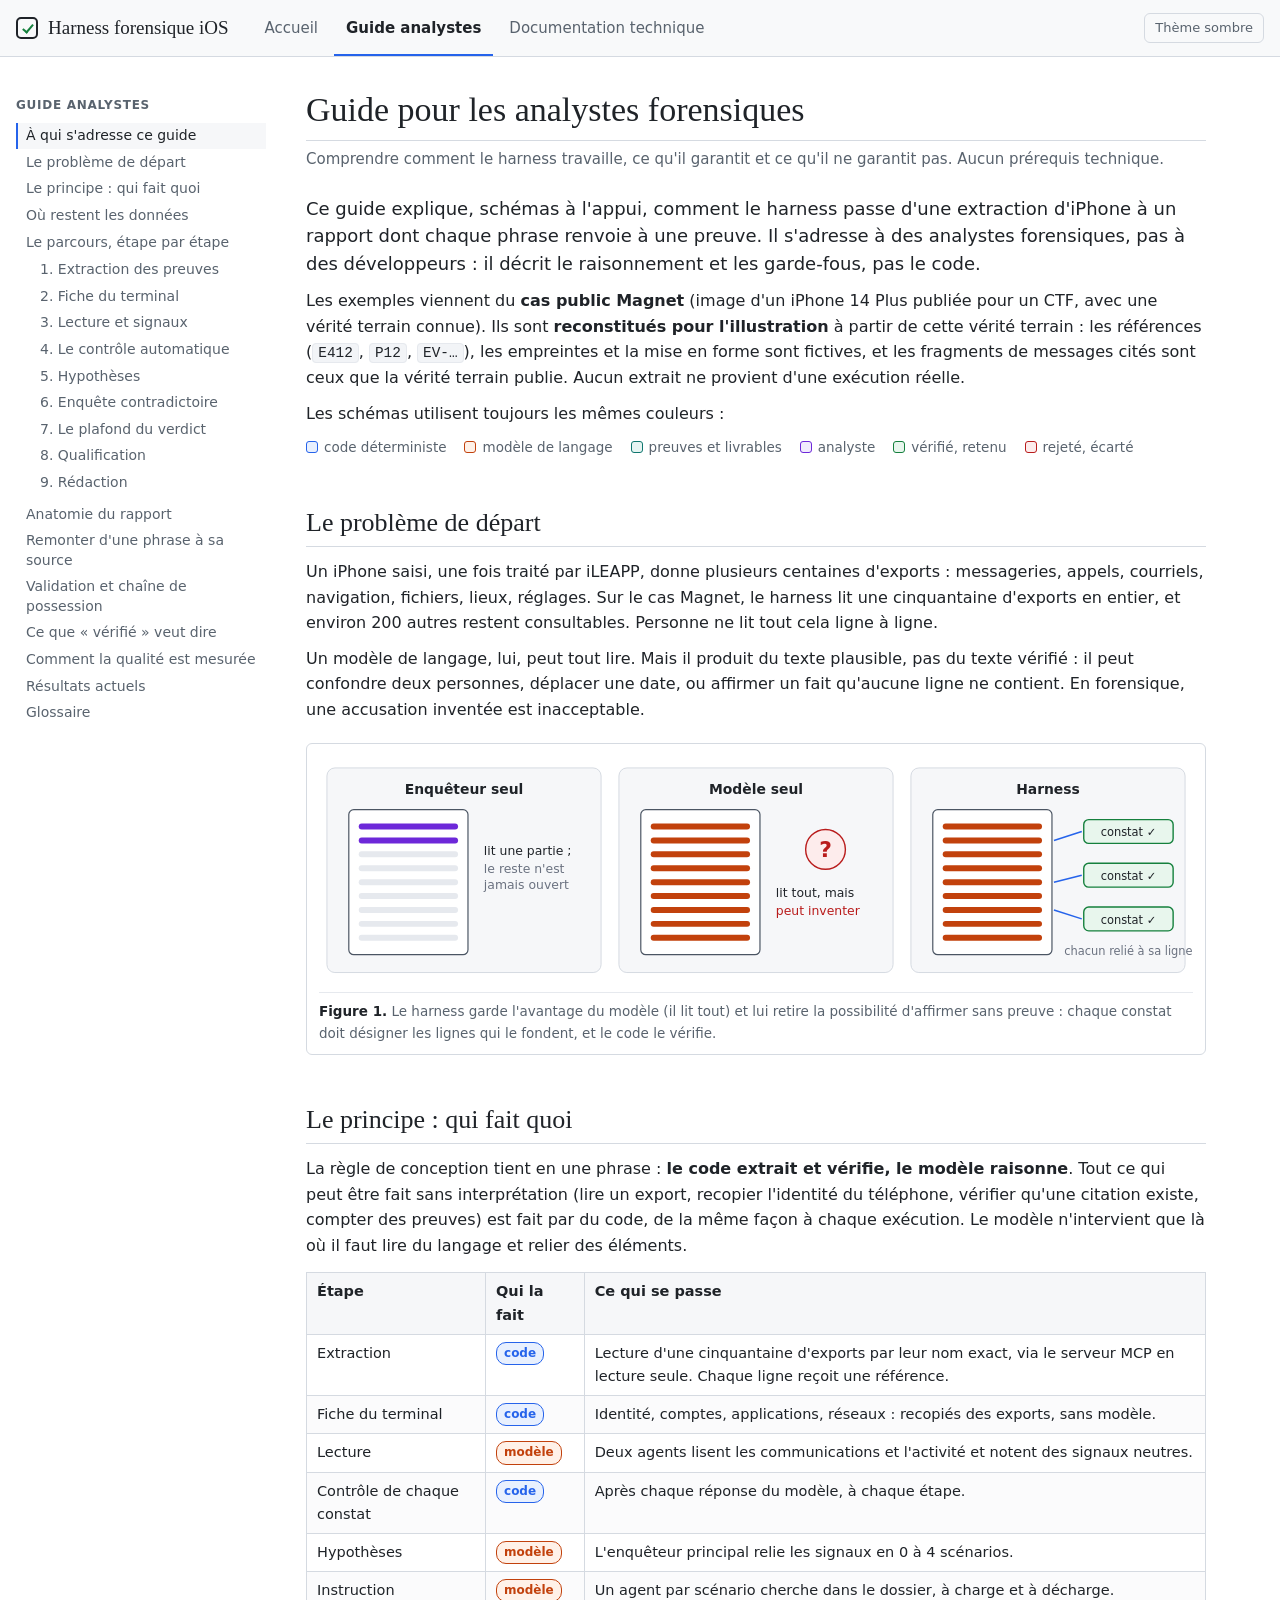
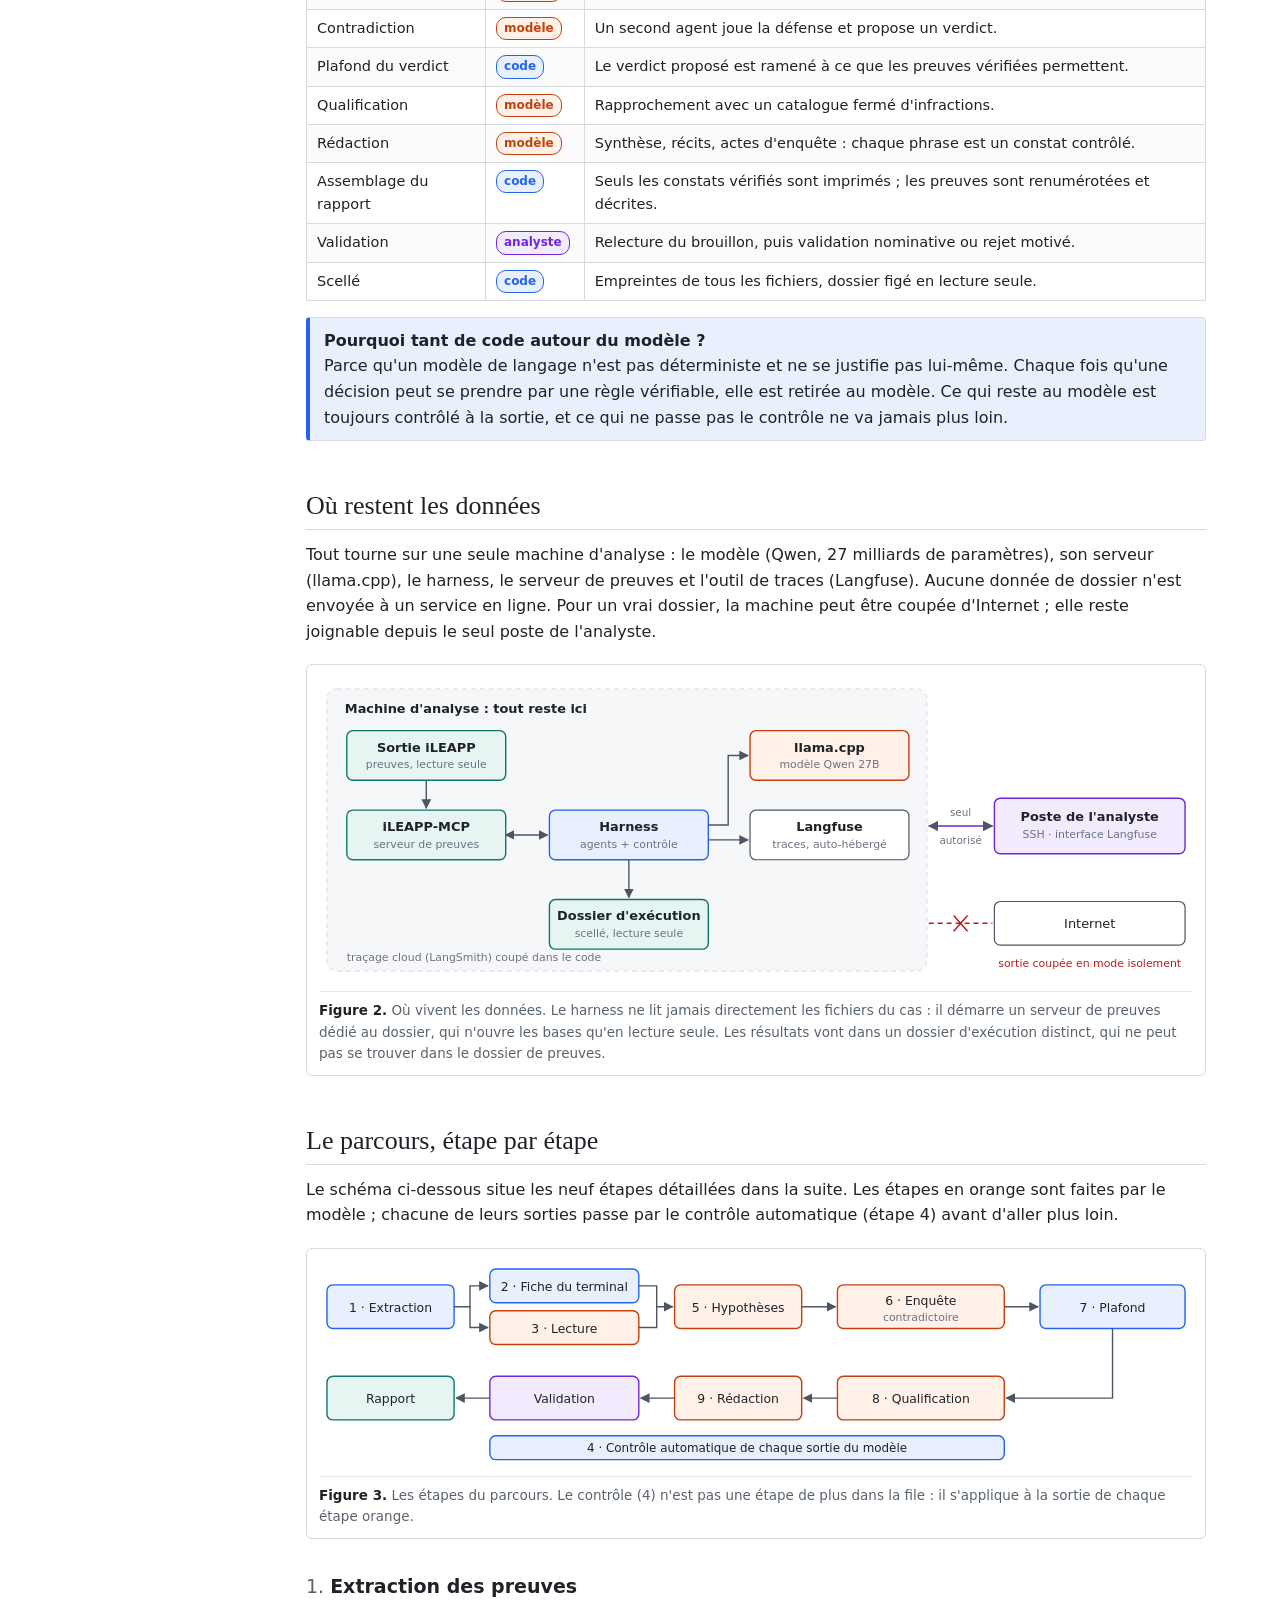
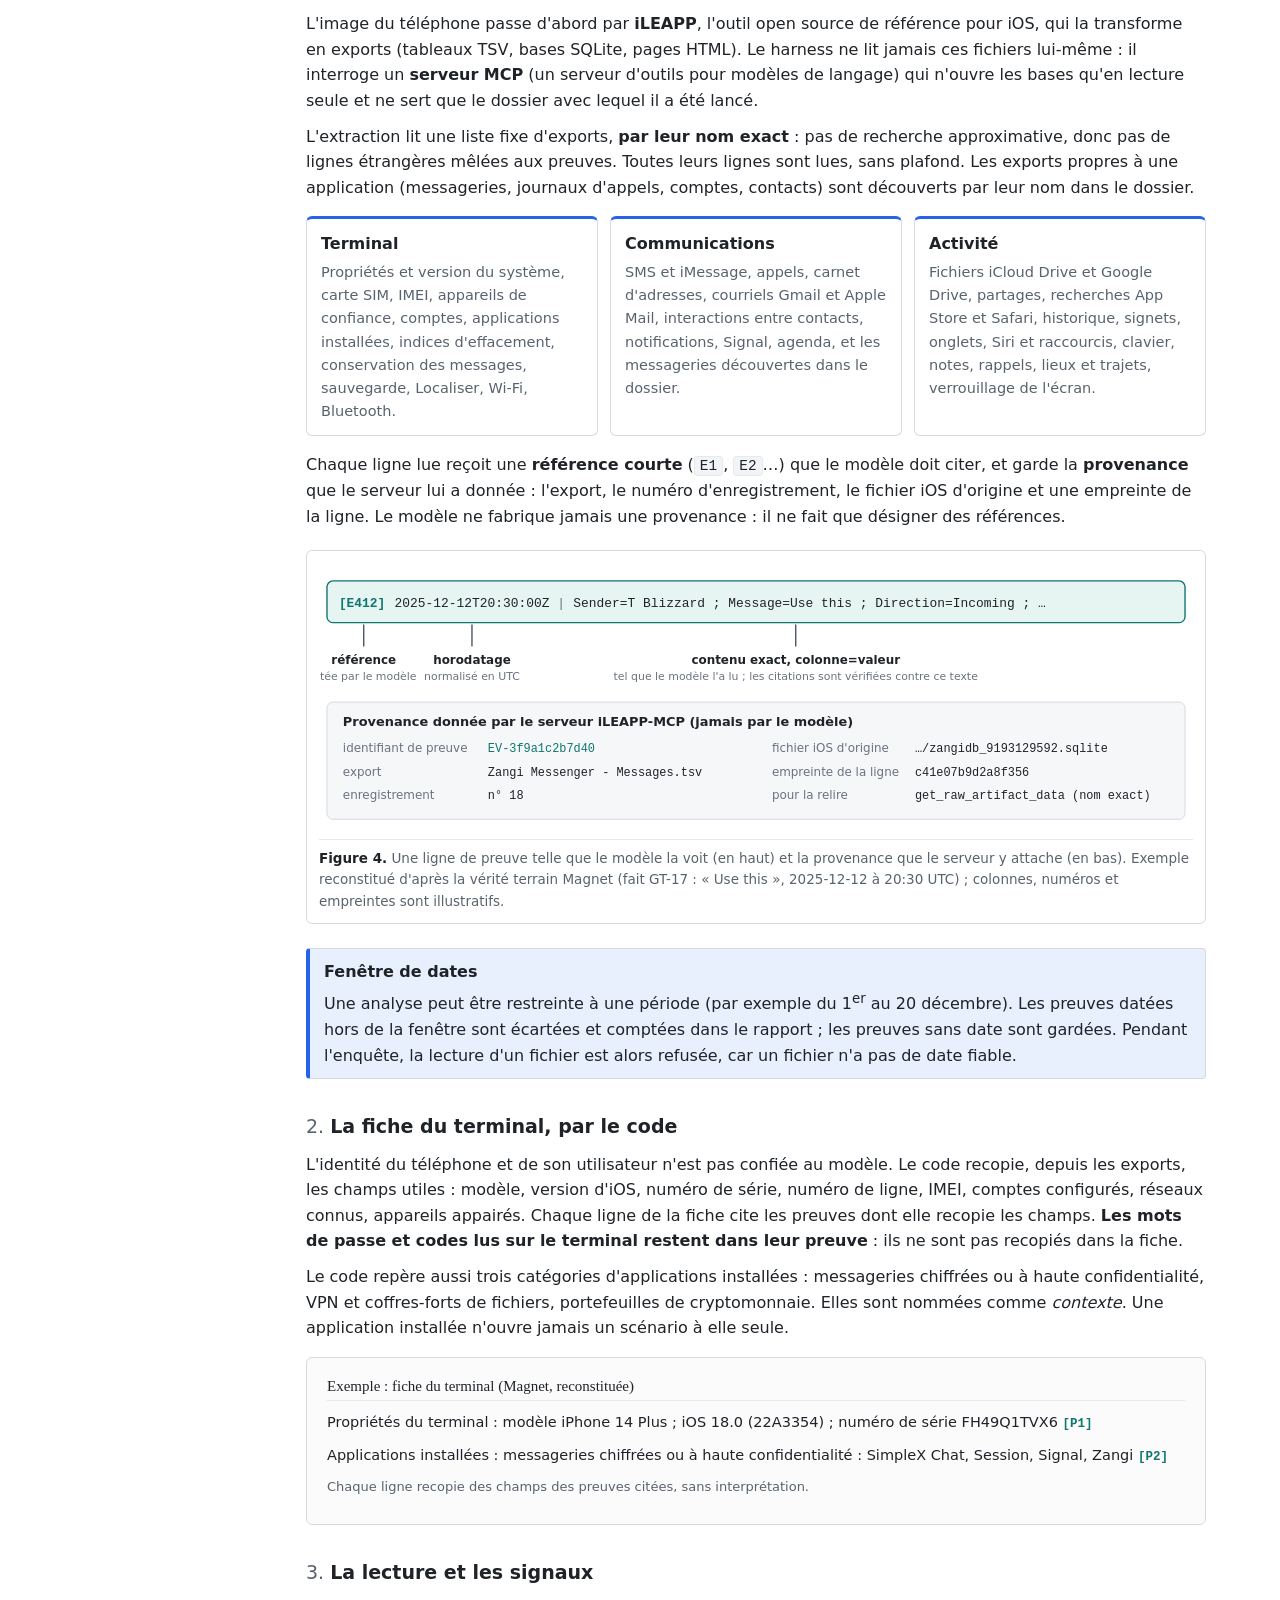
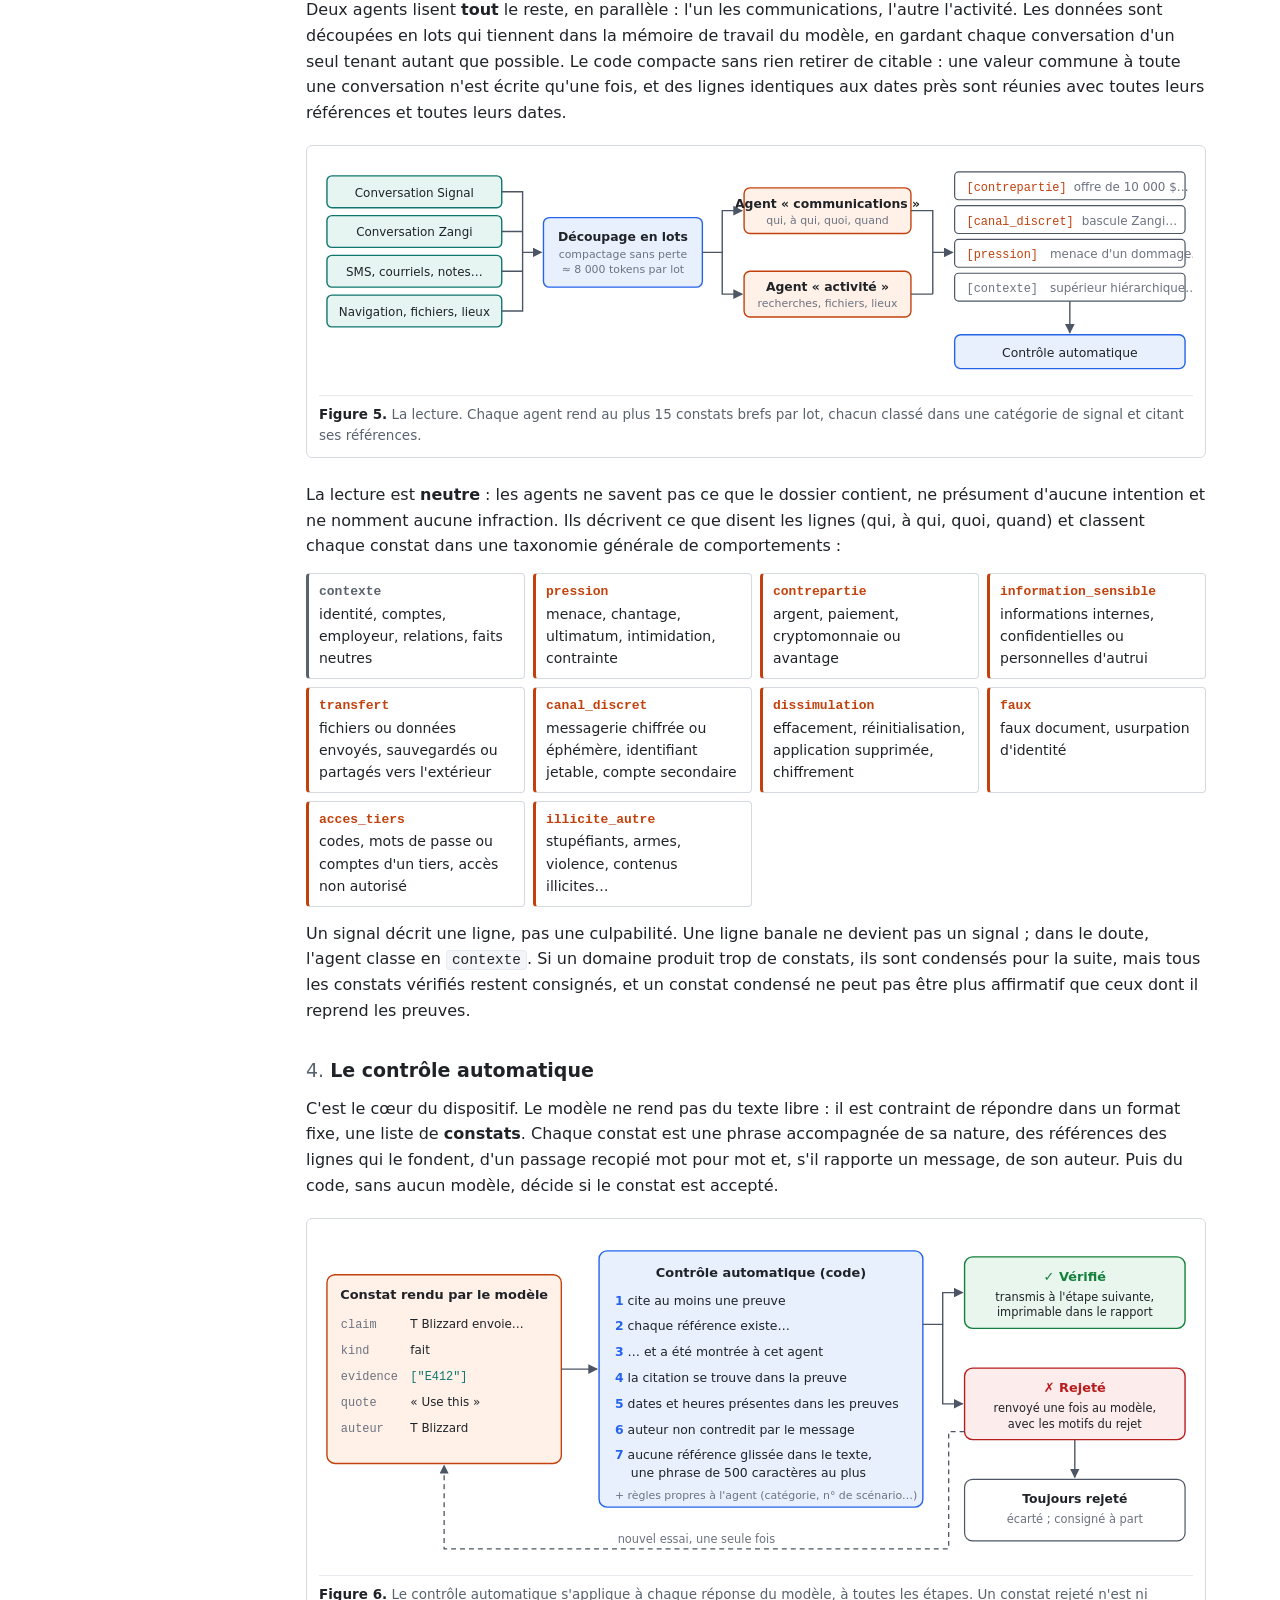
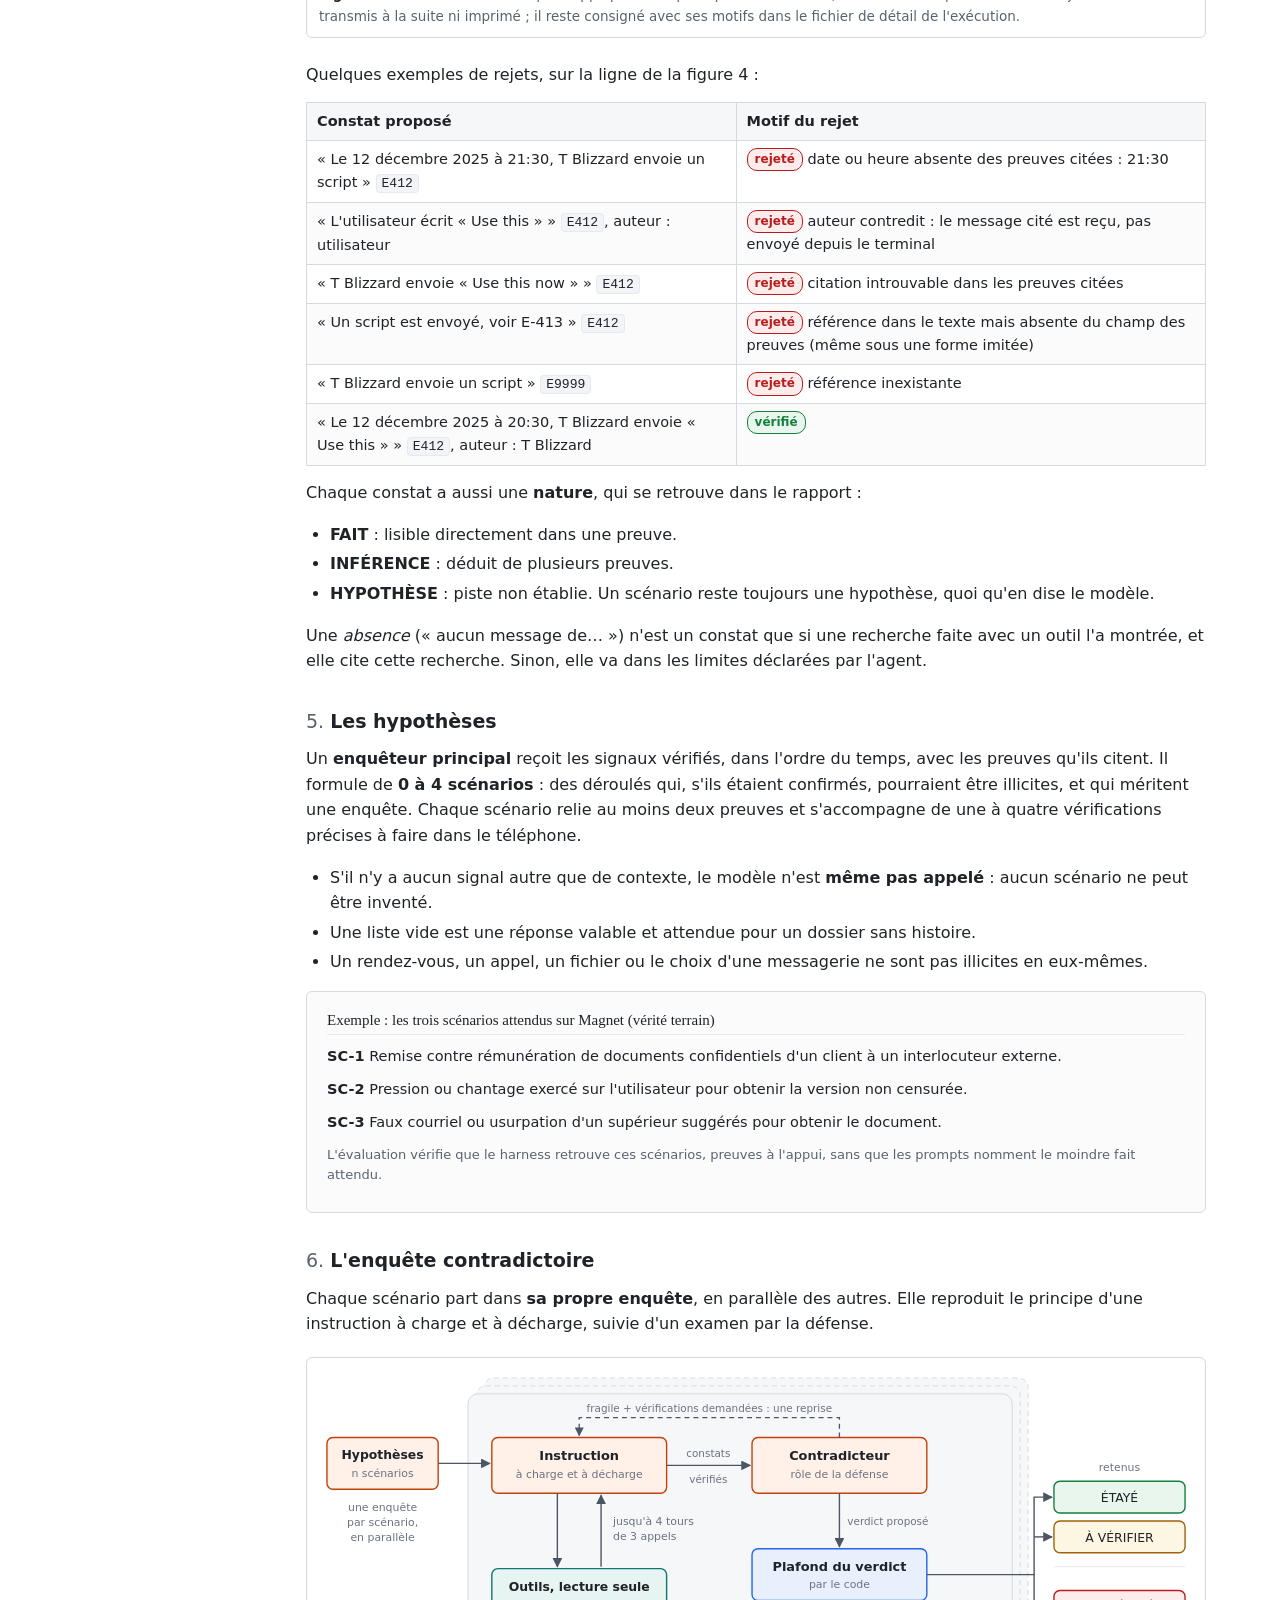
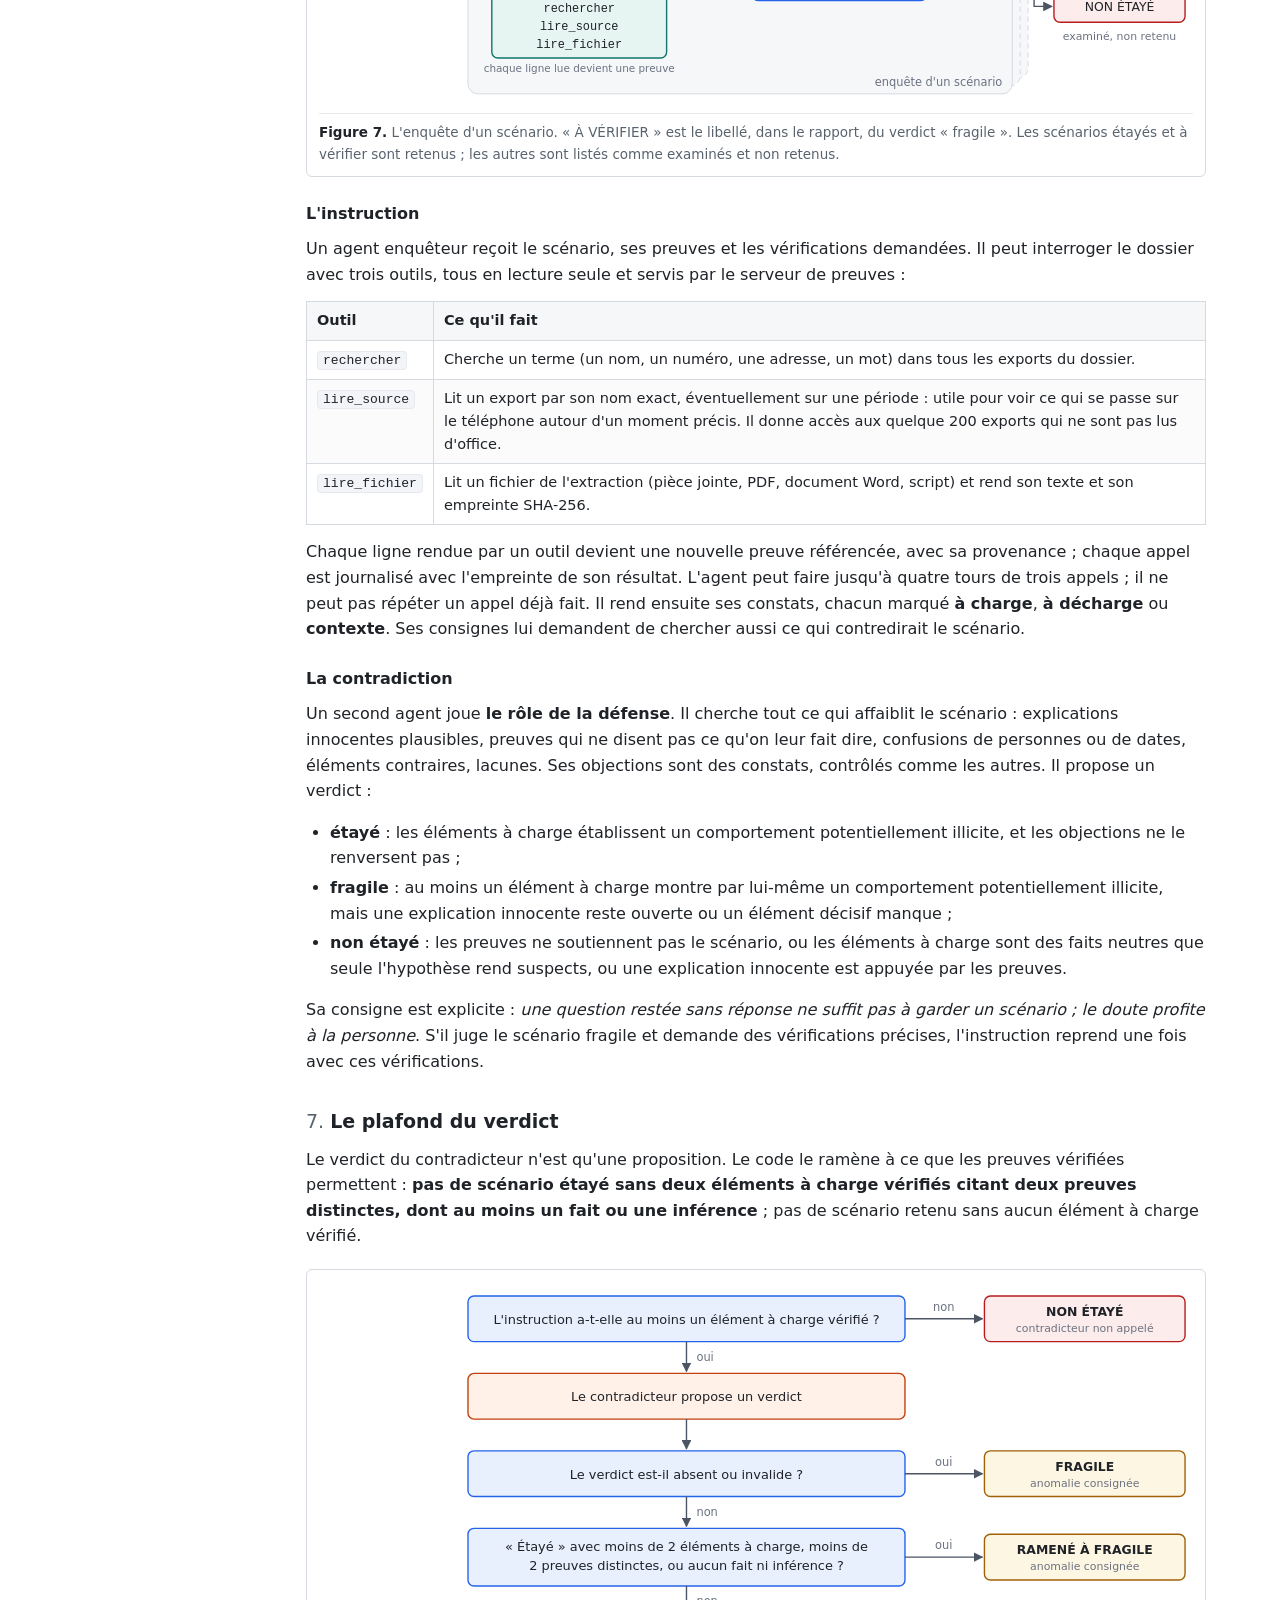
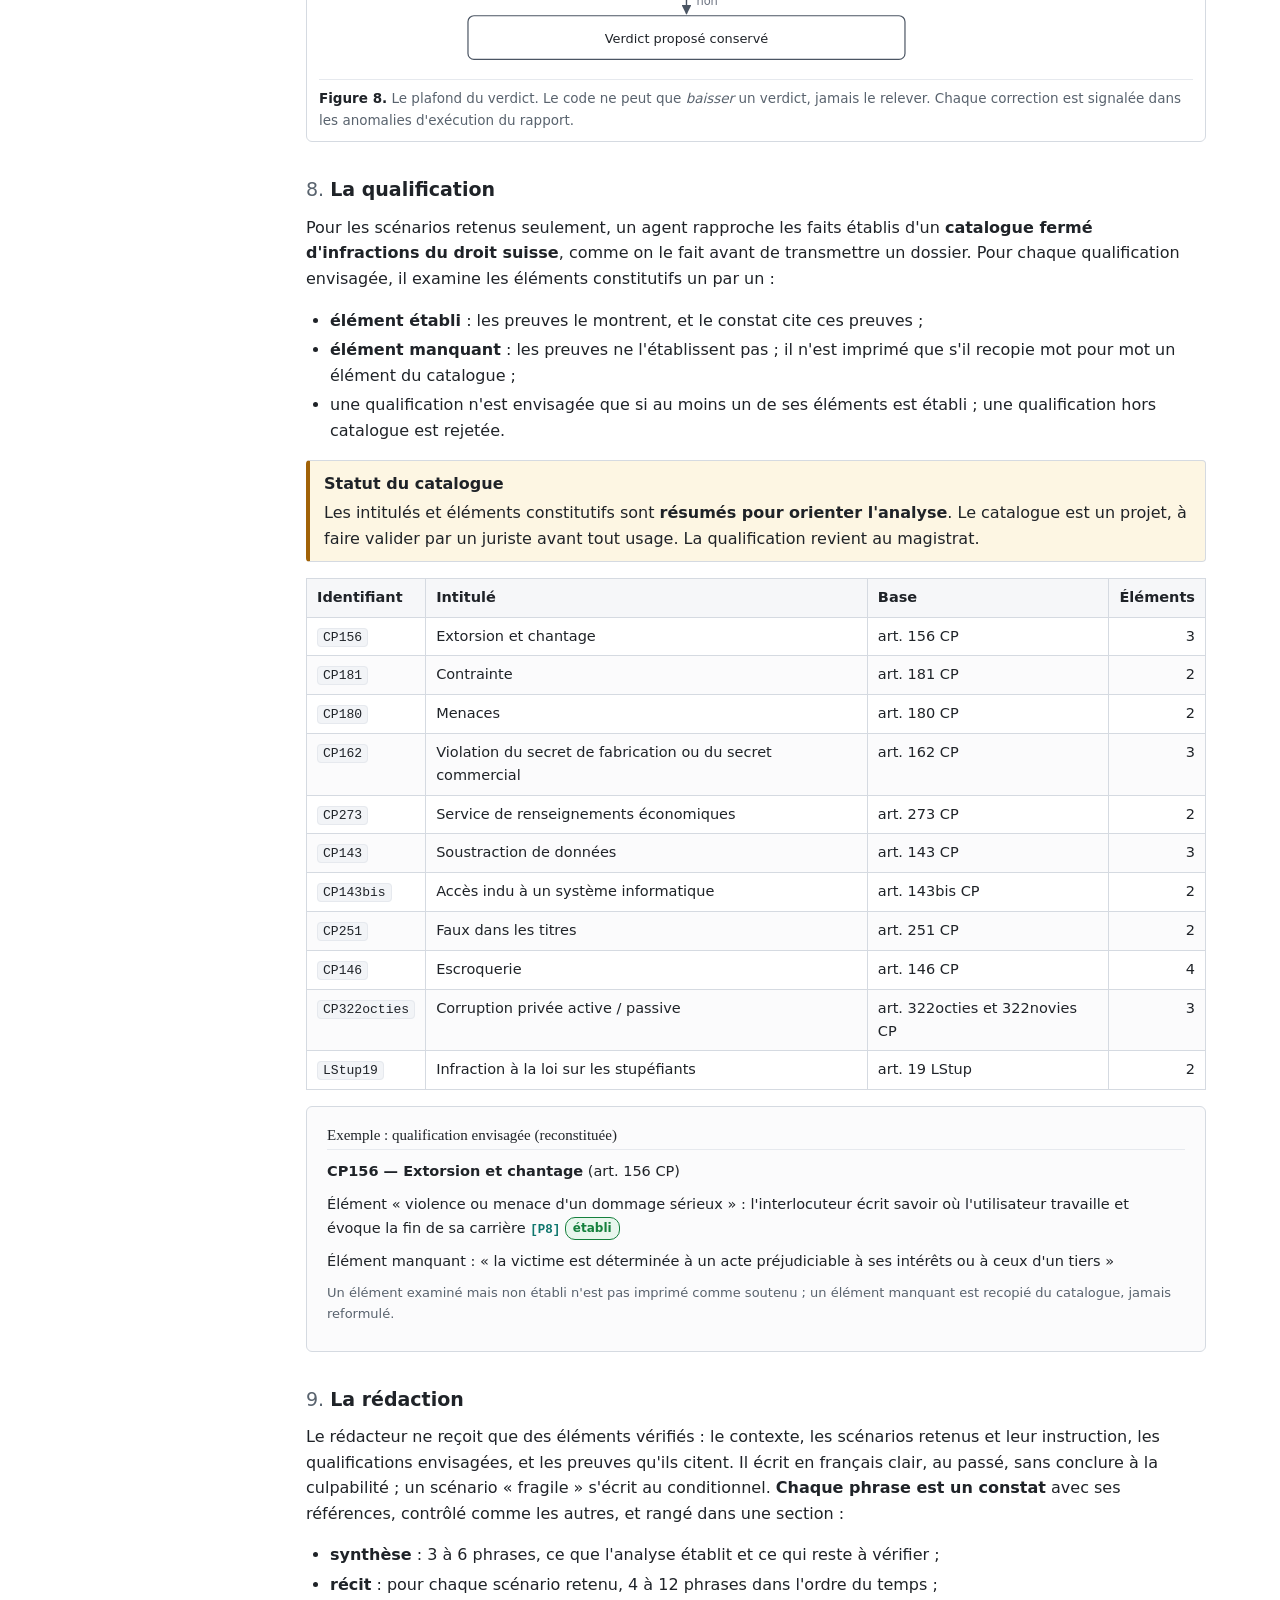
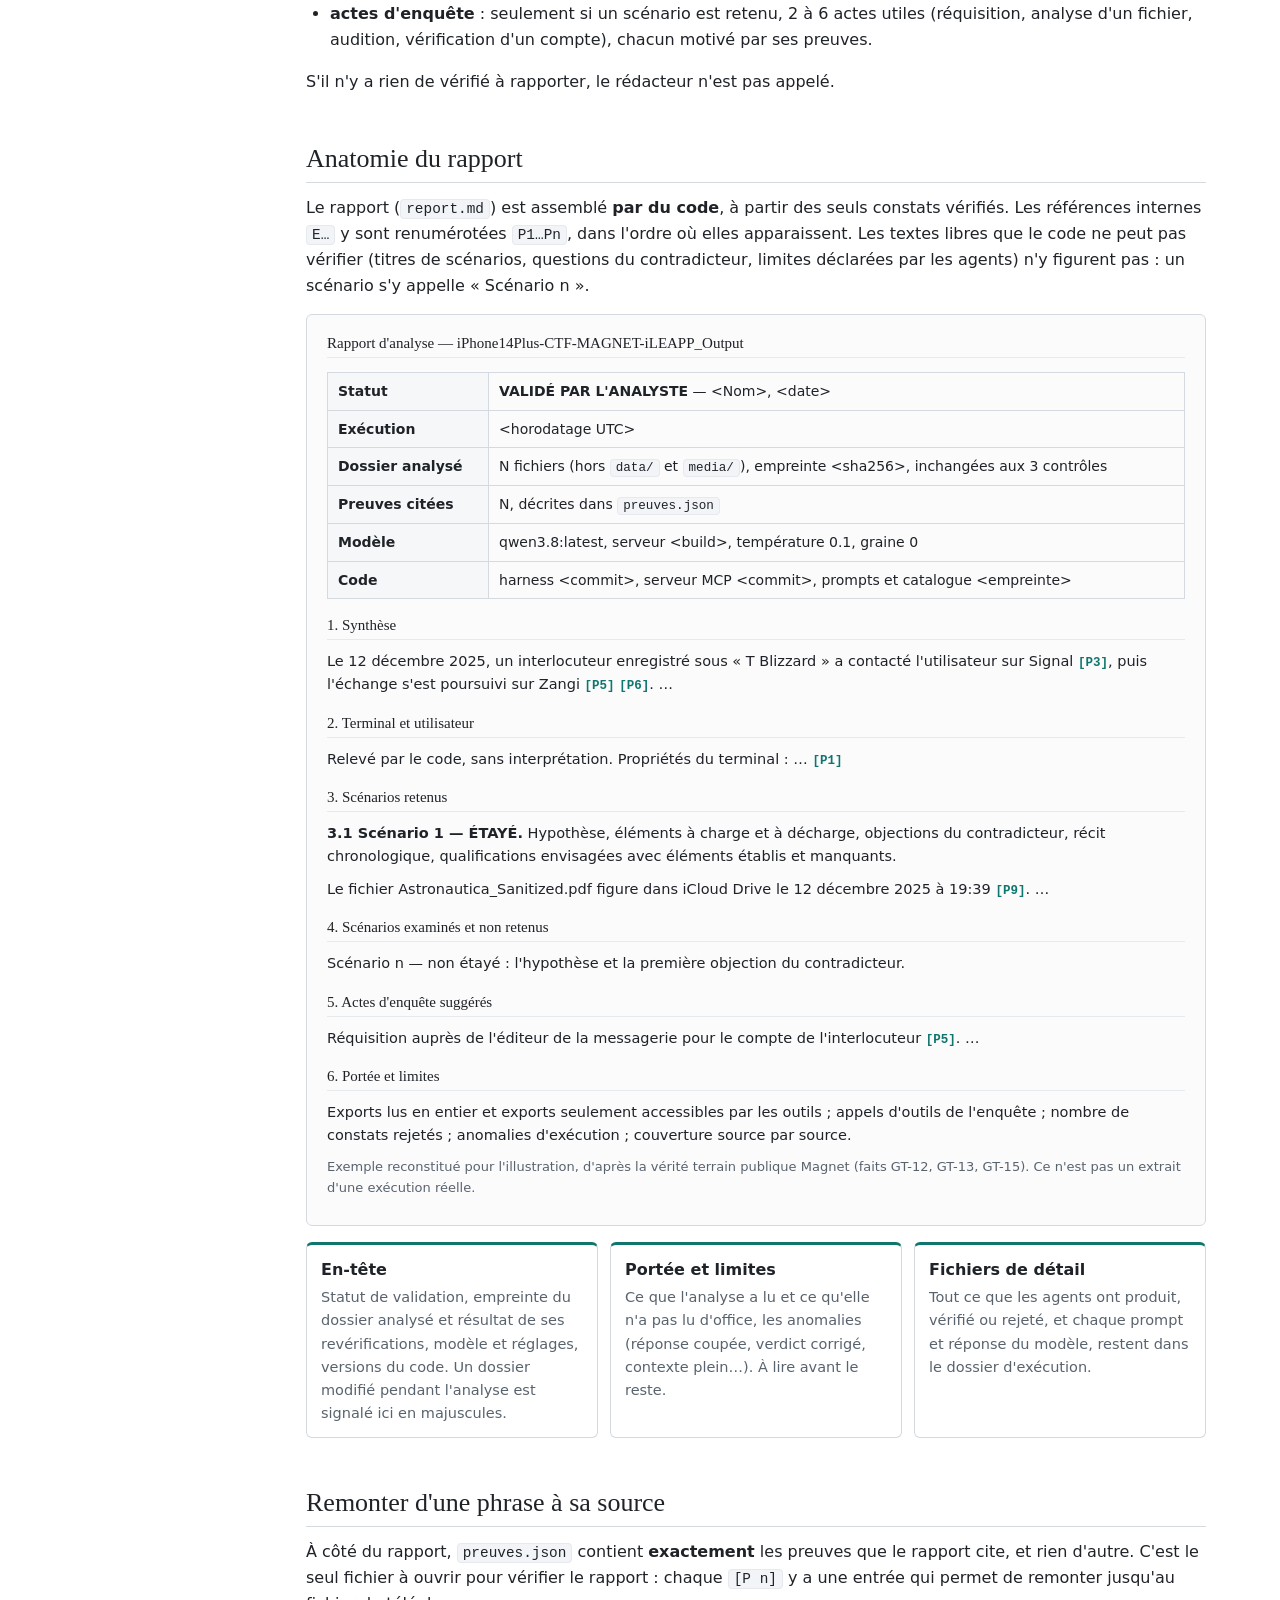
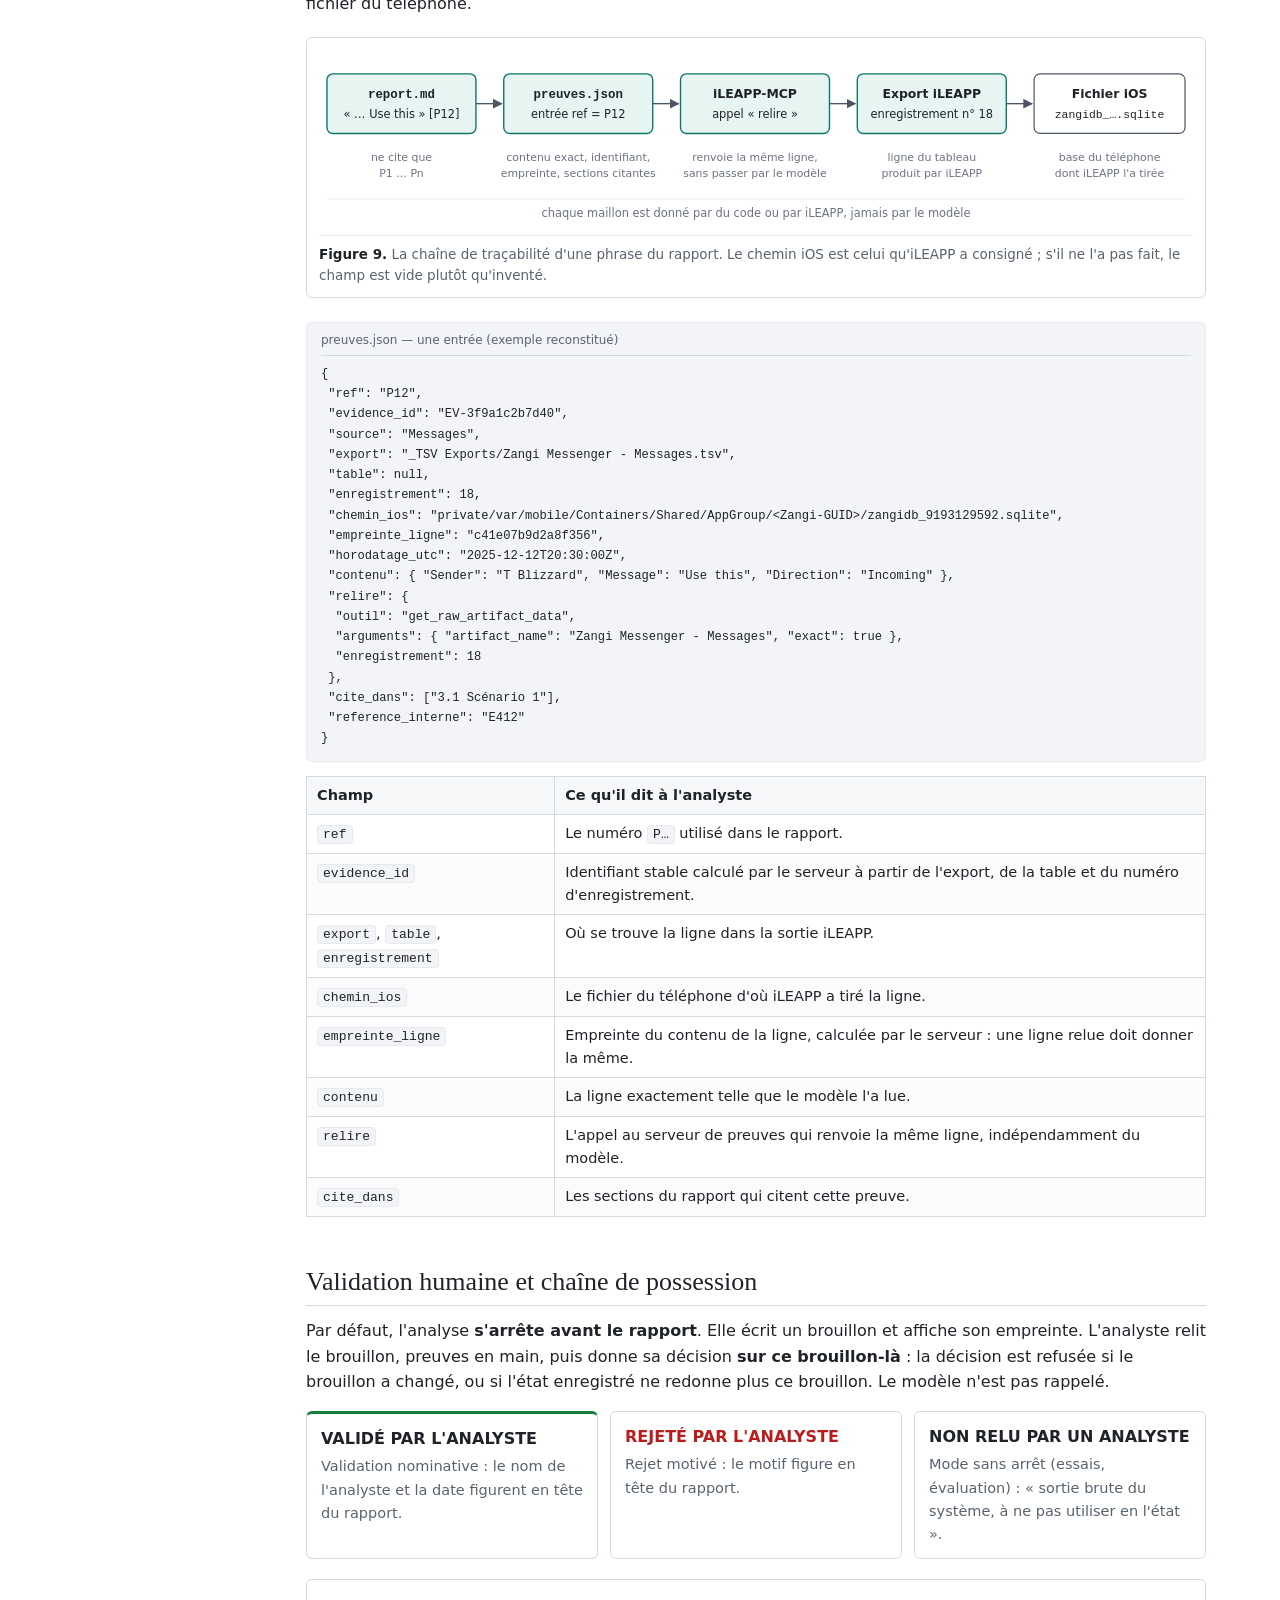
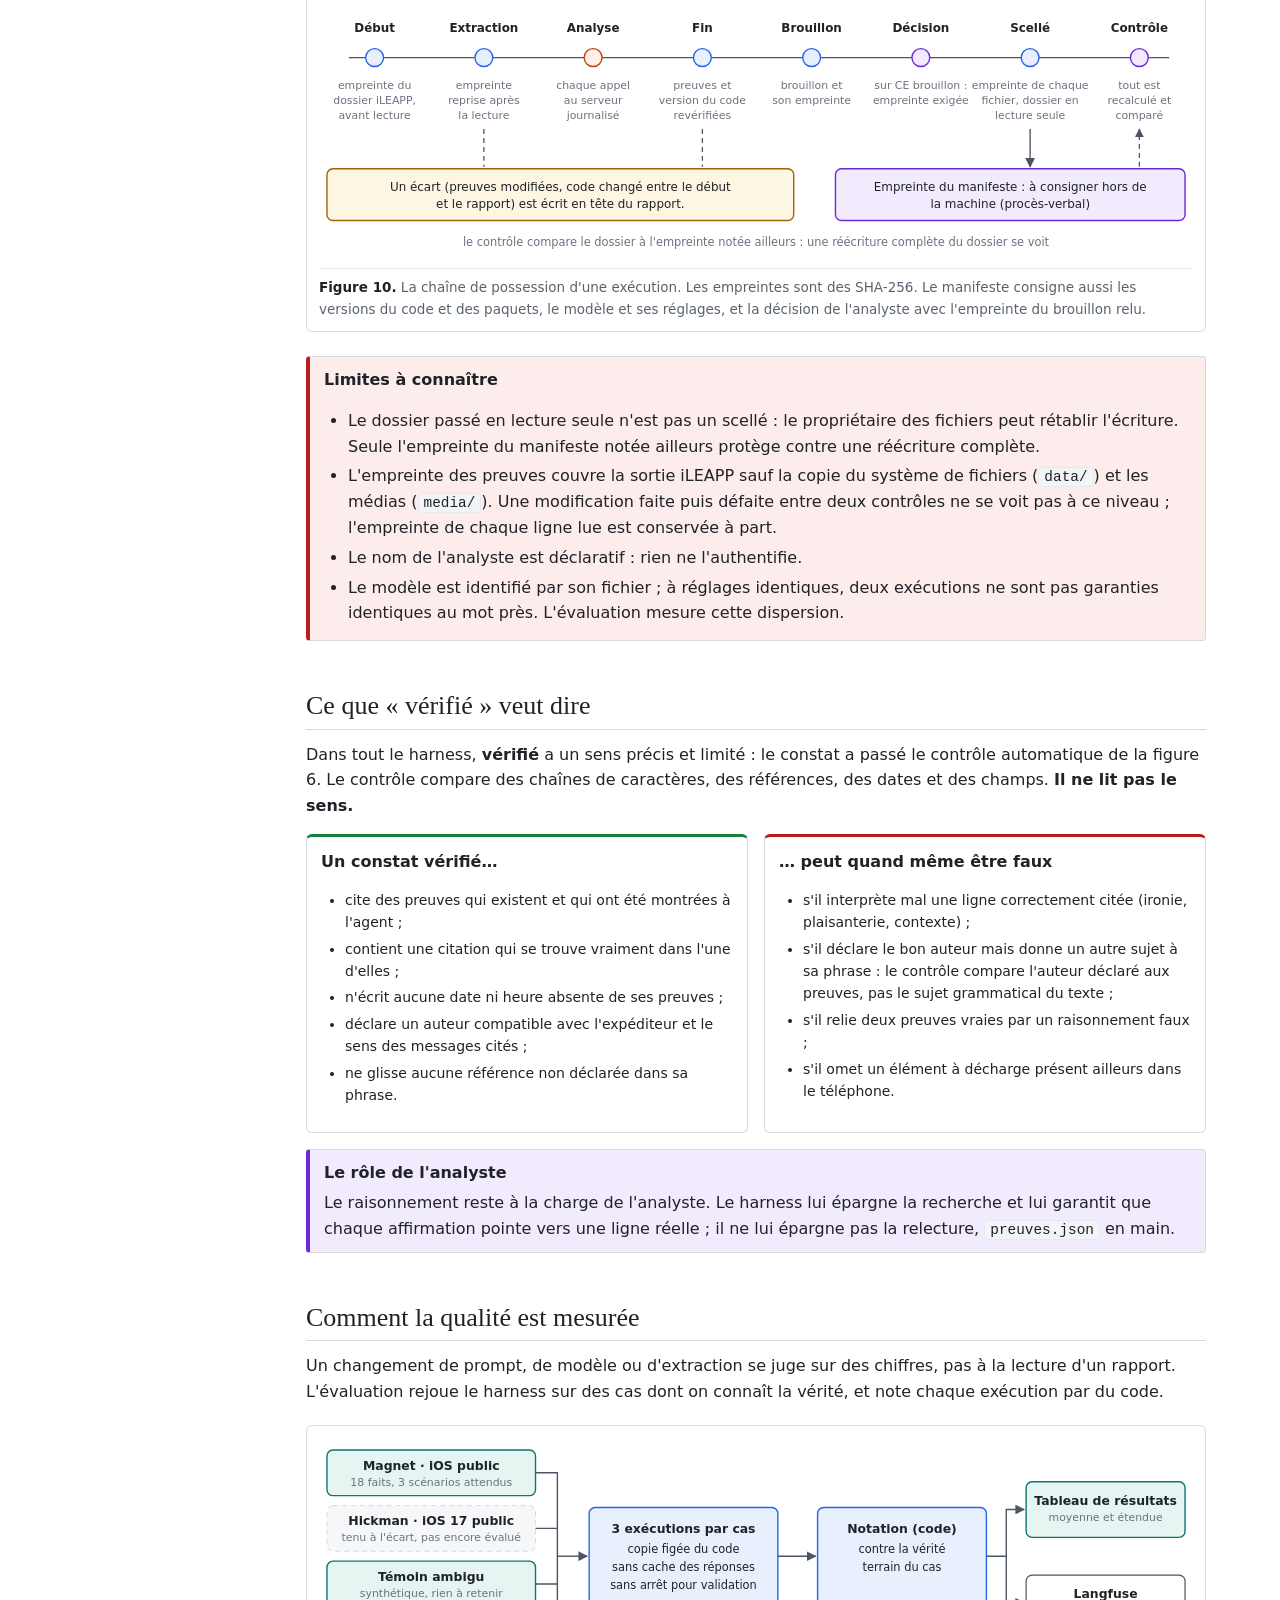
==== docs/analystes.html @ e7c597a7 "Documentation HTML (5c11982)" ====
<!doctype html>
<html lang="fr">
<head>
<meta charset="utf-8">
<meta name="viewport" content="width=device-width, initial-scale=1">
<title>Guide analystes</title>
<meta name="description" content="Comment le harness forensique iOS lit un téléphone, formule et instruit des scénarios, et garantit que chaque phrase du rapport renvoie à une preuve.">
<link rel="stylesheet" href="assets/style.css">
<script src="assets/site.js"></script>
</head>
<body>

<header class="topbar">
  <div class="topbar-inner">
    <a class="brand" href="index.html"><span class="brand-mark" aria-hidden="true"></span>Harness forensique iOS</a>
    <nav class="tabs" aria-label="Pages">
      <a href="index.html">Accueil</a>
      <a href="analystes.html" aria-current="page">Guide analystes</a>
      <a href="technique.html">Documentation technique</a>
    </nav>
    <button class="theme-toggle" type="button">Thème sombre</button>
  </div>
</header>

<div class="layout">
  <aside class="toc">
    <details open>
      <summary>Sommaire</summary>
      <p class="toc-title">Guide analystes</p>
      <ol>
        <li><a href="#introduction">À qui s'adresse ce guide</a></li>
        <li><a href="#probleme">Le problème de départ</a></li>
        <li><a href="#principe">Le principe : qui fait quoi</a></li>
        <li><a href="#donnees">Où restent les données</a></li>
        <li><a href="#parcours">Le parcours, étape par étape</a>
          <ol>
            <li><a href="#etape-extraction">1. Extraction des preuves</a></li>
            <li><a href="#etape-terminal">2. Fiche du terminal</a></li>
            <li><a href="#etape-lecture">3. Lecture et signaux</a></li>
            <li><a href="#controle">4. Le contrôle automatique</a></li>
            <li><a href="#etape-hypotheses">5. Hypothèses</a></li>
            <li><a href="#etape-enquete">6. Enquête contradictoire</a></li>
            <li><a href="#plafond">7. Le plafond du verdict</a></li>
            <li><a href="#etape-qualification">8. Qualification</a></li>
            <li><a href="#etape-redaction">9. Rédaction</a></li>
          </ol>
        </li>
        <li><a href="#rapport">Anatomie du rapport</a></li>
        <li><a href="#preuves">Remonter d'une phrase à sa source</a></li>
        <li><a href="#possession">Validation et chaîne de possession</a></li>
        <li><a href="#verifie">Ce que « vérifié » veut dire</a></li>
        <li><a href="#evaluation">Comment la qualité est mesurée</a></li>
        <li><a href="#resultats">Résultats actuels</a></li>
        <li><a href="#glossaire">Glossaire</a></li>
      </ol>
    </details>
  </aside>

  <main class="content">
    <h1>Guide pour les analystes forensiques</h1>
    <p class="subtitle">Comprendre comment le harness travaille, ce qu'il garantit et ce qu'il ne garantit pas.
    Aucun prérequis technique.</p>

    <section id="introduction">
      <p class="lead">Ce guide explique, schémas à l'appui, comment le harness passe d'une extraction d'iPhone à un
      rapport dont chaque phrase renvoie à une preuve. Il s'adresse à des analystes forensiques, pas à des
      développeurs : il décrit le raisonnement et les garde-fous, pas le code.</p>
      <p>Les exemples viennent du <strong>cas public Magnet</strong> (image d'un iPhone 14 Plus publiée pour un CTF,
      avec une vérité terrain connue). Ils sont <strong>reconstitués pour l'illustration</strong> à partir de cette
      vérité terrain : les références (<code>E412</code>, <code>P12</code>, <code>EV-…</code>), les empreintes et la
      mise en forme sont fictives, et les fragments de messages cités sont ceux que la vérité terrain publie. Aucun
      extrait ne provient d'une exécution réelle.</p>
      <p>Les schémas utilisent toujours les mêmes couleurs :</p>
      <div class="legend">
        <span><i class="l-code"></i>code déterministe</span>
        <span><i class="l-model"></i>modèle de langage</span>
        <span><i class="l-data"></i>preuves et livrables</span>
        <span><i class="l-human"></i>analyste</span>
        <span><i class="l-ok"></i>vérifié, retenu</span>
        <span><i class="l-ko"></i>rejeté, écarté</span>
      </div>
    </section>

    <!-- ========================================================================================== -->
    <section id="probleme">
      <h2>Le problème de départ</h2>
      <p>Un iPhone saisi, une fois traité par iLEAPP, donne plusieurs centaines d'exports : messageries, appels,
      courriels, navigation, fichiers, lieux, réglages. Sur le cas Magnet, le harness lit une cinquantaine d'exports
      en entier, et environ 200 autres restent consultables. Personne ne lit tout cela ligne à ligne.</p>
      <p>Un modèle de langage, lui, peut tout lire. Mais il produit du texte plausible, pas du texte vérifié : il peut
      confondre deux personnes, déplacer une date, ou affirmer un fait qu'aucune ligne ne contient. En forensique,
      une accusation inventée est inacceptable.</p>
      <figure class="diagram">
        <div class="scroll-x">
        <svg viewBox="0 0 880 222" role="img" aria-labelledby="figA-t">
          <title id="figA-t">Trois approches : l'enquêteur seul lit une partie, le modèle seul lit tout mais peut inventer, le harness lit tout et vérifie chaque affirmation</title>
          <!-- panneau 1 -->
          <rect class="zone-solid" x="8" y="8" width="276" height="206" rx="8"/>
          <text x="146" y="34" text-anchor="middle" font-size="14" class="t-b">Enquêteur seul</text>
          <rect class="box" x="30" y="50" width="120" height="146" rx="5"/>
          <rect class="fill-human" x="40" y="64" width="100" height="6" rx="3"/>
          <rect class="fill-human" x="40" y="78" width="100" height="6" rx="3"/>
          <rect class="fill-track" x="40" y="92" width="100" height="6" rx="3"/>
          <rect class="fill-track" x="40" y="106" width="100" height="6" rx="3"/>
          <rect class="fill-track" x="40" y="120" width="100" height="6" rx="3"/>
          <rect class="fill-track" x="40" y="134" width="100" height="6" rx="3"/>
          <rect class="fill-track" x="40" y="148" width="100" height="6" rx="3"/>
          <rect class="fill-track" x="40" y="162" width="100" height="6" rx="3"/>
          <rect class="fill-track" x="40" y="176" width="100" height="6" rx="3"/>
          <text x="166" y="96" font-size="12.5">lit une partie ;</text>
          <text x="166" y="114" font-size="12.5" class="t-muted">le reste n'est</text>
          <text x="166" y="130" font-size="12.5" class="t-muted">jamais ouvert</text>

          <!-- panneau 2 -->
          <rect class="zone-solid" x="302" y="8" width="276" height="206" rx="8"/>
          <text x="440" y="34" text-anchor="middle" font-size="14" class="t-b">Modèle seul</text>
          <rect class="box" x="324" y="50" width="120" height="146" rx="5"/>
          <rect class="fill-model" x="334" y="64" width="100" height="6" rx="3"/>
          <rect class="fill-model" x="334" y="78" width="100" height="6" rx="3"/>
          <rect class="fill-model" x="334" y="92" width="100" height="6" rx="3"/>
          <rect class="fill-model" x="334" y="106" width="100" height="6" rx="3"/>
          <rect class="fill-model" x="334" y="120" width="100" height="6" rx="3"/>
          <rect class="fill-model" x="334" y="134" width="100" height="6" rx="3"/>
          <rect class="fill-model" x="334" y="148" width="100" height="6" rx="3"/>
          <rect class="fill-model" x="334" y="162" width="100" height="6" rx="3"/>
          <rect class="fill-model" x="334" y="176" width="100" height="6" rx="3"/>
          <circle class="b-ko" cx="510" cy="90" r="20"/>
          <text x="510" y="98" text-anchor="middle" font-size="22" class="t-ko t-b">?</text>
          <text x="460" y="138" font-size="12.5">lit tout, mais</text>
          <text x="460" y="156" font-size="12.5" class="t-ko">peut inventer</text>

          <!-- panneau 3 -->
          <rect class="zone-solid" x="596" y="8" width="276" height="206" rx="8"/>
          <text x="734" y="34" text-anchor="middle" font-size="14" class="t-b">Harness</text>
          <rect class="box" x="618" y="50" width="120" height="146" rx="5"/>
          <rect class="fill-model" x="628" y="64" width="100" height="6" rx="3"/>
          <rect class="fill-model" x="628" y="78" width="100" height="6" rx="3"/>
          <rect class="fill-model" x="628" y="92" width="100" height="6" rx="3"/>
          <rect class="fill-model" x="628" y="106" width="100" height="6" rx="3"/>
          <rect class="fill-model" x="628" y="120" width="100" height="6" rx="3"/>
          <rect class="fill-model" x="628" y="134" width="100" height="6" rx="3"/>
          <rect class="fill-model" x="628" y="148" width="100" height="6" rx="3"/>
          <rect class="fill-model" x="628" y="162" width="100" height="6" rx="3"/>
          <rect class="fill-model" x="628" y="176" width="100" height="6" rx="3"/>
          <rect class="b-ok" x="770" y="60" width="90" height="24" rx="5"/>
          <text x="815" y="77" text-anchor="middle" font-size="11.5">constat ✓</text>
          <rect class="b-ok" x="770" y="104" width="90" height="24" rx="5"/>
          <text x="815" y="121" text-anchor="middle" font-size="11.5">constat ✓</text>
          <rect class="b-ok" x="770" y="148" width="90" height="24" rx="5"/>
          <text x="815" y="165" text-anchor="middle" font-size="11.5">constat ✓</text>
          <line class="line-code" x1="768" y1="72" x2="740" y2="81"/>
          <line class="line-code" x1="768" y1="116" x2="740" y2="123"/>
          <line class="line-code" x1="768" y1="160" x2="740" y2="151"/>
          <text x="815" y="196" text-anchor="middle" font-size="11.5" class="t-muted">chacun relié à sa ligne</text>
        </svg>
        </div>
        <figcaption><b>Figure 1.</b> Le harness garde l'avantage du modèle (il lit tout) et lui retire la possibilité
        d'affirmer sans preuve : chaque constat doit désigner les lignes qui le fondent, et le code le vérifie.</figcaption>
      </figure>
    </section>

    <!-- ========================================================================================== -->
    <section id="principe">
      <h2>Le principe : qui fait quoi</h2>
      <p>La règle de conception tient en une phrase : <strong>le code extrait et vérifie, le modèle raisonne</strong>.
      Tout ce qui peut être fait sans interprétation (lire un export, recopier l'identité du téléphone, vérifier
      qu'une citation existe, compter des preuves) est fait par du code, de la même façon à chaque exécution. Le modèle
      n'intervient que là où il faut lire du langage et relier des éléments.</p>
      <div class="table-wrap">
      <table>
        <thead><tr><th>Étape</th><th>Qui la fait</th><th>Ce qui se passe</th></tr></thead>
        <tbody>
          <tr><td>Extraction</td><td><span class="tag code">code</span></td><td>Lecture d'une cinquantaine d'exports par leur nom exact, via le serveur MCP en lecture seule. Chaque ligne reçoit une référence.</td></tr>
          <tr><td>Fiche du terminal</td><td><span class="tag code">code</span></td><td>Identité, comptes, applications, réseaux : recopiés des exports, sans modèle.</td></tr>
          <tr><td>Lecture</td><td><span class="tag model">modèle</span></td><td>Deux agents lisent les communications et l'activité et notent des signaux neutres.</td></tr>
          <tr><td>Contrôle de chaque constat</td><td><span class="tag code">code</span></td><td>Après chaque réponse du modèle, à chaque étape.</td></tr>
          <tr><td>Hypothèses</td><td><span class="tag model">modèle</span></td><td>L'enquêteur principal relie les signaux en 0 à 4 scénarios.</td></tr>
          <tr><td>Instruction</td><td><span class="tag model">modèle</span></td><td>Un agent par scénario cherche dans le dossier, à charge et à décharge.</td></tr>
          <tr><td>Contradiction</td><td><span class="tag model">modèle</span></td><td>Un second agent joue la défense et propose un verdict.</td></tr>
          <tr><td>Plafond du verdict</td><td><span class="tag code">code</span></td><td>Le verdict proposé est ramené à ce que les preuves vérifiées permettent.</td></tr>
          <tr><td>Qualification</td><td><span class="tag model">modèle</span></td><td>Rapprochement avec un catalogue fermé d'infractions.</td></tr>
          <tr><td>Rédaction</td><td><span class="tag model">modèle</span></td><td>Synthèse, récits, actes d'enquête : chaque phrase est un constat contrôlé.</td></tr>
          <tr><td>Assemblage du rapport</td><td><span class="tag code">code</span></td><td>Seuls les constats vérifiés sont imprimés ; les preuves sont renumérotées et décrites.</td></tr>
          <tr><td>Validation</td><td><span class="tag human">analyste</span></td><td>Relecture du brouillon, puis validation nominative ou rejet motivé.</td></tr>
          <tr><td>Scellé</td><td><span class="tag code">code</span></td><td>Empreintes de tous les fichiers, dossier figé en lecture seule.</td></tr>
        </tbody>
      </table>
      </div>
      <div class="callout note">
        <span class="callout-title">Pourquoi tant de code autour du modèle ?</span>
        Parce qu'un modèle de langage n'est pas déterministe et ne se justifie pas lui-même. Chaque fois qu'une
        décision peut se prendre par une règle vérifiable, elle est retirée au modèle. Ce qui reste au modèle est
        toujours contrôlé à la sortie, et ce qui ne passe pas le contrôle ne va jamais plus loin.
      </div>
    </section>

    <!-- ========================================================================================== -->
    <section id="donnees">
      <h2>Où restent les données</h2>
      <p>Tout tourne sur une seule machine d'analyse : le modèle (Qwen, 27 milliards de paramètres), son serveur
      (llama.cpp), le harness, le serveur de preuves et l'outil de traces (Langfuse). Aucune donnée de dossier
      n'est envoyée à un service en ligne. Pour un vrai dossier, la machine peut être coupée d'Internet ; elle reste
      joignable depuis le seul poste de l'analyste.</p>
      <figure class="diagram">
        <div class="scroll-x">
        <svg viewBox="0 0 880 300" role="img" aria-labelledby="figB-t">
          <title id="figB-t">Tous les composants sont sur la machine d'analyse ; seul le poste de l'analyste y accède ; Internet est coupé en mode isolement</title>
          <defs>
            <marker id="aB" viewBox="0 0 10 10" refX="9" refY="5" markerWidth="7" markerHeight="7" orient="auto-start-reverse"><path class="arrow-head" d="M0,0 L10,5 L0,10 z"/></marker>
          </defs>
          <rect class="zone" x="8" y="8" width="604" height="284" rx="10"/>
          <text x="26" y="32" font-size="13" class="t-b">Machine d'analyse : tout reste ici</text>

          <rect class="b-data" x="28" y="50" width="160" height="50" rx="6"/>
          <text x="108" y="71" text-anchor="middle" font-size="13" class="t-b">Sortie iLEAPP</text>
          <text x="108" y="88" text-anchor="middle" font-size="11" class="t-muted">preuves, lecture seule</text>

          <rect class="b-data" x="28" y="130" width="160" height="50" rx="6"/>
          <text x="108" y="151" text-anchor="middle" font-size="13" class="t-b">iLEAPP-MCP</text>
          <text x="108" y="168" text-anchor="middle" font-size="11" class="t-muted">serveur de preuves</text>

          <rect class="b-code" x="232" y="130" width="160" height="50" rx="6"/>
          <text x="312" y="151" text-anchor="middle" font-size="13" class="t-b">Harness</text>
          <text x="312" y="168" text-anchor="middle" font-size="11" class="t-muted">agents + contrôle</text>

          <rect class="b-model" x="434" y="50" width="160" height="50" rx="6"/>
          <text x="514" y="71" text-anchor="middle" font-size="13" class="t-b">llama.cpp</text>
          <text x="514" y="88" text-anchor="middle" font-size="11" class="t-muted">modèle Qwen 27B</text>

          <rect class="box" x="434" y="130" width="160" height="50" rx="6"/>
          <text x="514" y="151" text-anchor="middle" font-size="13" class="t-b">Langfuse</text>
          <text x="514" y="168" text-anchor="middle" font-size="11" class="t-muted">traces, auto-hébergé</text>

          <rect class="b-data" x="232" y="220" width="160" height="50" rx="6"/>
          <text x="312" y="241" text-anchor="middle" font-size="13" class="t-b">Dossier d'exécution</text>
          <text x="312" y="258" text-anchor="middle" font-size="11" class="t-muted">scellé, lecture seule</text>

          <line class="line" x1="108" y1="100" x2="108" y2="128" marker-end="url(#aB)"/>
          <line class="line" x1="188" y1="155" x2="230" y2="155" marker-start="url(#aB)" marker-end="url(#aB)"/>
          <path class="line" d="M392,145 L412,145 L412,75 L432,75" marker-end="url(#aB)"/>
          <line class="line" x1="392" y1="160" x2="432" y2="160" marker-end="url(#aB)"/>
          <line class="line" x1="312" y1="180" x2="312" y2="218" marker-end="url(#aB)"/>
          <text x="28" y="282" font-size="11" class="t-muted">traçage cloud (LangSmith) coupé dans le code</text>

          <rect class="b-human" x="680" y="118" width="192" height="56" rx="6"/>
          <text x="776" y="141" text-anchor="middle" font-size="13" class="t-b">Poste de l'analyste</text>
          <text x="776" y="158" text-anchor="middle" font-size="11" class="t-muted">SSH · interface Langfuse</text>
          <line class="line-human" x1="614" y1="146" x2="678" y2="146" marker-start="url(#aB)" marker-end="url(#aB)"/>
          <text x="646" y="136" text-anchor="middle" font-size="10.5" class="t-muted">seul</text>
          <text x="646" y="164" text-anchor="middle" font-size="10.5" class="t-muted">autorisé</text>

          <rect class="box" x="680" y="222" width="192" height="44" rx="6"/>
          <text x="776" y="249" text-anchor="middle" font-size="13">Internet</text>
          <line class="line-ko" x1="614" y1="244" x2="678" y2="244" stroke-dasharray="5 4"/>
          <path class="line-ko" d="M639,236 L653,252 M653,236 L639,252" stroke-width="2.2"/>
          <text x="776" y="288" text-anchor="middle" font-size="11" class="t-ko">sortie coupée en mode isolement</text>
        </svg>
        </div>
        <figcaption><b>Figure 2.</b> Où vivent les données. Le harness ne lit jamais directement les fichiers du cas :
        il démarre un serveur de preuves dédié au dossier, qui n'ouvre les bases qu'en lecture seule. Les résultats
        vont dans un dossier d'exécution distinct, qui ne peut pas se trouver dans le dossier de preuves.</figcaption>
      </figure>
    </section>

    <!-- ========================================================================================== -->
    <section id="parcours">
      <h2>Le parcours, étape par étape</h2>
      <p>Le schéma ci-dessous situe les neuf étapes détaillées dans la suite. Les étapes en orange sont faites par le
      modèle ; chacune de leurs sorties passe par le contrôle automatique (étape 4) avant d'aller plus loin.</p>
      <figure class="diagram">
        <div class="scroll-x">
        <svg viewBox="0 0 880 200" role="img" aria-labelledby="figC-t">
          <title id="figC-t">Les étapes numérotées du parcours d'une analyse</title>
          <defs>
            <marker id="aC" viewBox="0 0 10 10" refX="9" refY="5" markerWidth="7" markerHeight="7" orient="auto-start-reverse"><path class="arrow-head" d="M0,0 L10,5 L0,10 z"/></marker>
          </defs>
          <rect class="b-code" x="8" y="20" width="128" height="44" rx="6"/>
          <text x="72" y="47" text-anchor="middle" font-size="12.5">1 · Extraction</text>
          <rect class="b-code" x="172" y="4" width="150" height="34" rx="6"/>
          <text x="247" y="26" text-anchor="middle" font-size="12.5">2 · Fiche du terminal</text>
          <rect class="b-model" x="172" y="46" width="150" height="34" rx="6"/>
          <text x="247" y="68" text-anchor="middle" font-size="12.5">3 · Lecture</text>
          <rect class="b-model" x="358" y="20" width="128" height="44" rx="6"/>
          <text x="422" y="47" text-anchor="middle" font-size="12.5">5 · Hypothèses</text>
          <rect class="b-model" x="522" y="20" width="168" height="44" rx="6"/>
          <text x="606" y="40" text-anchor="middle" font-size="12.5">6 · Enquête</text>
          <text x="606" y="56" text-anchor="middle" font-size="11" class="t-muted">contradictoire</text>
          <rect class="b-code" x="726" y="20" width="146" height="44" rx="6"/>
          <text x="799" y="47" text-anchor="middle" font-size="12.5">7 · Plafond</text>

          <rect class="b-model" x="522" y="112" width="168" height="44" rx="6"/>
          <text x="606" y="139" text-anchor="middle" font-size="12.5">8 · Qualification</text>
          <rect class="b-model" x="358" y="112" width="128" height="44" rx="6"/>
          <text x="422" y="139" text-anchor="middle" font-size="12.5">9 · Rédaction</text>
          <rect class="b-human" x="172" y="112" width="150" height="44" rx="6"/>
          <text x="247" y="139" text-anchor="middle" font-size="12.5">Validation</text>
          <rect class="b-data" x="8" y="112" width="128" height="44" rx="6"/>
          <text x="72" y="139" text-anchor="middle" font-size="12.5">Rapport</text>

          <path class="line" d="M136,42 L152,42 L152,21 L170,21" marker-end="url(#aC)"/>
          <path class="line" d="M152,42 L152,63 L170,63" marker-end="url(#aC)"/>
          <path class="line" d="M322,21 L340,21 L340,42 L356,42" marker-end="url(#aC)"/>
          <path class="line" d="M322,63 L340,63 L340,42"/>
          <line class="line" x1="486" y1="42" x2="520" y2="42" marker-end="url(#aC)"/>
          <line class="line" x1="690" y1="42" x2="724" y2="42" marker-end="url(#aC)"/>
          <path class="line" d="M799,64 L799,134 L692,134" marker-end="url(#aC)"/>
          <line class="line" x1="522" y1="134" x2="488" y2="134" marker-end="url(#aC)"/>
          <line class="line" x1="358" y1="134" x2="324" y2="134" marker-end="url(#aC)"/>
          <line class="line" x1="172" y1="134" x2="138" y2="134" marker-end="url(#aC)"/>

          <rect class="b-code" x="172" y="172" width="518" height="24" rx="6"/>
          <text x="431" y="188" text-anchor="middle" font-size="12">4 · Contrôle automatique de chaque sortie du modèle</text>
        </svg>
        </div>
        <figcaption><b>Figure 3.</b> Les étapes du parcours. Le contrôle (4) n'est pas une étape de plus dans la
        file : il s'applique à la sortie de chaque étape orange.</figcaption>
      </figure>

      <!-- 1 ------------------------------------------------------------------------------------------ -->
      <h3 id="etape-extraction"><span class="num">1.</span>Extraction des preuves</h3>
      <p>L'image du téléphone passe d'abord par <strong>iLEAPP</strong>, l'outil open source de référence pour iOS,
      qui la transforme en exports (tableaux TSV, bases SQLite, pages HTML). Le harness ne lit jamais ces fichiers
      lui-même : il interroge un <strong>serveur MCP</strong> (un serveur d'outils pour modèles de langage) qui
      n'ouvre les bases qu'en lecture seule et ne sert que le dossier avec lequel il a été lancé.</p>
      <p>L'extraction lit une liste fixe d'exports, <strong>par leur nom exact</strong> : pas de recherche
      approximative, donc pas de lignes étrangères mêlées aux preuves. Toutes leurs lignes sont lues, sans plafond.
      Les exports propres à une application (messageries, journaux d'appels, comptes, contacts) sont découverts par
      leur nom dans le dossier.</p>
      <div class="cards">
        <div class="card code">
          <h4>Terminal</h4>
          <p>Propriétés et version du système, carte SIM, IMEI, appareils de confiance, comptes, applications
          installées, indices d'effacement, conservation des messages, sauvegarde, Localiser, Wi-Fi, Bluetooth.</p>
        </div>
        <div class="card code">
          <h4>Communications</h4>
          <p>SMS et iMessage, appels, carnet d'adresses, courriels Gmail et Apple Mail, interactions entre contacts,
          notifications, Signal, agenda, et les messageries découvertes dans le dossier.</p>
        </div>
        <div class="card code">
          <h4>Activité</h4>
          <p>Fichiers iCloud Drive et Google Drive, partages, recherches App Store et Safari, historique, signets,
          onglets, Siri et raccourcis, clavier, notes, rappels, lieux et trajets, verrouillage de l'écran.</p>
        </div>
      </div>
      <p>Chaque ligne lue reçoit une <strong>référence courte</strong> (<code>E1</code>, <code>E2</code>…) que le
      modèle doit citer, et garde la <strong>provenance</strong> que le serveur lui a donnée : l'export, le numéro
      d'enregistrement, le fichier iOS d'origine et une empreinte de la ligne. Le modèle ne fabrique jamais une
      provenance : il ne fait que désigner des références.</p>
      <figure class="diagram">
        <div class="scroll-x">
        <svg viewBox="0 0 880 262" role="img" aria-labelledby="figD-t">
          <title id="figD-t">Anatomie d'une ligne de preuve : référence, horodatage UTC, contenu exact, et provenance donnée par le serveur</title>
          <rect class="b-data" x="8" y="14" width="864" height="42" rx="6"/>
          <text x="20" y="40" font-size="13" class="t-mono t-data t-b">[E412]</text>
          <text x="76" y="40" font-size="13" class="t-mono">2025-12-12T20:30:00Z</text>
          <text x="240" y="40" font-size="13" class="t-mono t-muted">|</text>
          <text x="256" y="40" font-size="13" class="t-mono">Sender=T Blizzard ; Message=Use this ; Direction=Incoming ; …</text>

          <line class="line" x1="45" y1="58" x2="45" y2="80"/>
          <line class="line" x1="154" y1="58" x2="154" y2="80"/>
          <line class="line" x1="480" y1="58" x2="480" y2="80"/>
          <text x="45" y="98" text-anchor="middle" font-size="12" class="t-b">référence</text>
          <text x="45" y="114" text-anchor="middle" font-size="11" class="t-muted">citée par le modèle</text>
          <text x="154" y="98" text-anchor="middle" font-size="12" class="t-b">horodatage</text>
          <text x="154" y="114" text-anchor="middle" font-size="11" class="t-muted">normalisé en UTC</text>
          <text x="480" y="98" text-anchor="middle" font-size="12" class="t-b">contenu exact, colonne=valeur</text>
          <text x="480" y="114" text-anchor="middle" font-size="11" class="t-muted">tel que le modèle l'a lu ; les citations sont vérifiées contre ce texte</text>

          <rect class="zone-solid" x="8" y="136" width="864" height="118" rx="6"/>
          <text x="24" y="160" font-size="13" class="t-b">Provenance donnée par le serveur iLEAPP-MCP (jamais par le modèle)</text>
          <text x="24" y="186" font-size="12" class="t-muted">identifiant de preuve</text>
          <text x="170" y="186" font-size="12" class="t-mono t-data">EV-3f9a1c2b7d40</text>
          <text x="24" y="210" font-size="12" class="t-muted">export</text>
          <text x="170" y="210" font-size="12" class="t-mono">Zangi Messenger - Messages.tsv</text>
          <text x="24" y="234" font-size="12" class="t-muted">enregistrement</text>
          <text x="170" y="234" font-size="12" class="t-mono">n° 18</text>
          <text x="456" y="186" font-size="12" class="t-muted">fichier iOS d'origine</text>
          <text x="600" y="186" font-size="12" class="t-mono">…/zangidb_9193129592.sqlite</text>
          <text x="456" y="210" font-size="12" class="t-muted">empreinte de la ligne</text>
          <text x="600" y="210" font-size="12" class="t-mono">c41e07b9d2a8f356</text>
          <text x="456" y="234" font-size="12" class="t-muted">pour la relire</text>
          <text x="600" y="234" font-size="12" class="t-mono">get_raw_artifact_data (nom exact)</text>
        </svg>
        </div>
        <figcaption><b>Figure 4.</b> Une ligne de preuve telle que le modèle la voit (en haut) et la provenance que
        le serveur y attache (en bas). Exemple reconstitué d'après la vérité terrain Magnet (fait GT-17 : « Use this »,
        2025-12-12 à 20:30 UTC) ; colonnes, numéros et empreintes sont illustratifs.</figcaption>
      </figure>
      <div class="callout note">
        <span class="callout-title">Fenêtre de dates</span>
        Une analyse peut être restreinte à une période (par exemple du 1<sup>er</sup> au 20 décembre). Les preuves
        datées hors de la fenêtre sont écartées et comptées dans le rapport ; les preuves sans date sont gardées.
        Pendant l'enquête, la lecture d'un fichier est alors refusée, car un fichier n'a pas de date fiable.
      </div>

      <!-- 2 ------------------------------------------------------------------------------------------ -->
      <h3 id="etape-terminal"><span class="num">2.</span>La fiche du terminal, par le code</h3>
      <p>L'identité du téléphone et de son utilisateur n'est pas confiée au modèle. Le code recopie, depuis les
      exports, les champs utiles : modèle, version d'iOS, numéro de série, numéro de ligne, IMEI, comptes configurés,
      réseaux connus, appareils appairés. Chaque ligne de la fiche cite les preuves dont elle recopie les champs.
      <strong>Les mots de passe et codes lus sur le terminal restent dans leur preuve</strong> : ils ne sont pas
      recopiés dans la fiche.</p>
      <p>Le code repère aussi trois catégories d'applications installées : messageries chiffrées ou à haute
      confidentialité, VPN et coffres-forts de fichiers, portefeuilles de cryptomonnaie. Elles sont nommées comme
      <em>contexte</em>. Une application installée n'ouvre jamais un scénario à elle seule.</p>
      <div class="mock-doc">
        <h5>Exemple : fiche du terminal (Magnet, reconstituée)</h5>
        <p>Propriétés du terminal : modèle iPhone 14 Plus ; iOS 18.0 (22A3354) ; numéro de série FH49Q1TVX6 <span class="ref">[P1]</span></p>
        <p>Applications installées : messageries chiffrées ou à haute confidentialité : SimpleX Chat, Session, Signal, Zangi <span class="ref">[P2]</span></p>
        <p class="fn">Chaque ligne recopie des champs des preuves citées, sans interprétation.</p>
      </div>

      <!-- 3 ------------------------------------------------------------------------------------------ -->
      <h3 id="etape-lecture"><span class="num">3.</span>La lecture et les signaux</h3>
      <p>Deux agents lisent <strong>tout</strong> le reste, en parallèle : l'un les communications, l'autre
      l'activité. Les données sont découpées en lots qui tiennent dans la mémoire de travail du modèle, en gardant
      chaque conversation d'un seul tenant autant que possible. Le code compacte sans rien retirer de citable : une
      valeur commune à toute une conversation n'est écrite qu'une fois, et des lignes identiques aux dates près sont
      réunies avec toutes leurs références et toutes leurs dates.</p>
      <figure class="diagram">
        <div class="scroll-x">
        <svg viewBox="0 0 880 222" role="img" aria-labelledby="figE-t">
          <title id="figE-t">La lecture : conversations découpées en lots, deux agents en parallèle, constats classés par signal puis contrôlés</title>
          <defs>
            <marker id="aE" viewBox="0 0 10 10" refX="9" refY="5" markerWidth="7" markerHeight="7" orient="auto-start-reverse"><path class="arrow-head" d="M0,0 L10,5 L0,10 z"/></marker>
          </defs>
          <rect class="b-data" x="8" y="14" width="176" height="32" rx="5"/>
          <text x="96" y="35" text-anchor="middle" font-size="12">Conversation Signal</text>
          <rect class="b-data" x="8" y="54" width="176" height="32" rx="5"/>
          <text x="96" y="75" text-anchor="middle" font-size="12">Conversation Zangi</text>
          <rect class="b-data" x="8" y="94" width="176" height="32" rx="5"/>
          <text x="96" y="115" text-anchor="middle" font-size="12">SMS, courriels, notes…</text>
          <rect class="b-data" x="8" y="134" width="176" height="32" rx="5"/>
          <text x="96" y="155" text-anchor="middle" font-size="12">Navigation, fichiers, lieux</text>

          <rect class="b-code" x="226" y="56" width="160" height="70" rx="6"/>
          <text x="306" y="80" text-anchor="middle" font-size="12.5" class="t-b">Découpage en lots</text>
          <text x="306" y="97" text-anchor="middle" font-size="11" class="t-muted">compactage sans perte</text>
          <text x="306" y="112" text-anchor="middle" font-size="11" class="t-muted">≈ 8 000 tokens par lot</text>
          <path class="line" d="M184,30 L205,30 L205,150 L184,150 M184,70 L205,70 M184,110 L205,110 M205,91 L224,91" marker-end="url(#aE)"/>

          <rect class="b-model" x="428" y="26" width="168" height="46" rx="6"/>
          <text x="512" y="46" text-anchor="middle" font-size="12.5" class="t-b">Agent « communications »</text>
          <text x="512" y="62" text-anchor="middle" font-size="11" class="t-muted">qui, à qui, quoi, quand</text>
          <rect class="b-model" x="428" y="110" width="168" height="46" rx="6"/>
          <text x="512" y="130" text-anchor="middle" font-size="12.5" class="t-b">Agent « activité »</text>
          <text x="512" y="146" text-anchor="middle" font-size="11" class="t-muted">recherches, fichiers, lieux</text>
          <path class="line" d="M386,91 L406,91 L406,49 L426,49" marker-end="url(#aE)"/>
          <path class="line" d="M406,91 L406,133 L426,133" marker-end="url(#aE)"/>

          <rect class="box" x="640" y="10" width="232" height="28" rx="4"/>
          <text x="652" y="29" font-size="12" class="t-mono t-model">[contrepartie]</text>
          <text x="760" y="29" font-size="12" class="t-muted">offre de 10 000 $…</text>
          <rect class="box" x="640" y="44" width="232" height="28" rx="4"/>
          <text x="652" y="63" font-size="12" class="t-mono t-model">[canal_discret]</text>
          <text x="768" y="63" font-size="12" class="t-muted">bascule Zangi…</text>
          <rect class="box" x="640" y="78" width="232" height="28" rx="4"/>
          <text x="652" y="97" font-size="12" class="t-mono t-model">[pression]</text>
          <text x="736" y="97" font-size="12" class="t-muted">menace d'un dommage…</text>
          <rect class="box" x="640" y="112" width="232" height="28" rx="4"/>
          <text x="652" y="131" font-size="12" class="t-mono t-muted">[contexte]</text>
          <text x="736" y="131" font-size="12" class="t-muted">supérieur hiérarchique…</text>
          <path class="line" d="M596,49 L618,49 L618,133 M596,133 L618,133 M618,91 L638,91" marker-end="url(#aE)"/>

          <rect class="b-code" x="640" y="174" width="232" height="34" rx="6"/>
          <text x="756" y="196" text-anchor="middle" font-size="12.5">Contrôle automatique</text>
          <line class="line" x1="756" y1="140" x2="756" y2="172" marker-end="url(#aE)"/>
        </svg>
        </div>
        <figcaption><b>Figure 5.</b> La lecture. Chaque agent rend au plus 15 constats brefs par lot, chacun classé
        dans une catégorie de signal et citant ses références.</figcaption>
      </figure>
      <p>La lecture est <strong>neutre</strong> : les agents ne savent pas ce que le dossier contient, ne présument
      d'aucune intention et ne nomment aucune infraction. Ils décrivent ce que disent les lignes (qui, à qui, quoi,
      quand) et classent chaque constat dans une taxonomie générale de comportements :</p>
      <div class="signal-grid">
        <div class="signal neutral"><b>contexte</b>identité, comptes, employeur, relations, faits neutres</div>
        <div class="signal"><b>pression</b>menace, chantage, ultimatum, intimidation, contrainte</div>
        <div class="signal"><b>contrepartie</b>argent, paiement, cryptomonnaie ou avantage</div>
        <div class="signal"><b>information_sensible</b>informations internes, confidentielles ou personnelles d'autrui</div>
        <div class="signal"><b>transfert</b>fichiers ou données envoyés, sauvegardés ou partagés vers l'extérieur</div>
        <div class="signal"><b>canal_discret</b>messagerie chiffrée ou éphémère, identifiant jetable, compte secondaire</div>
        <div class="signal"><b>dissimulation</b>effacement, réinitialisation, application supprimée, chiffrement</div>
        <div class="signal"><b>faux</b>faux document, usurpation d'identité</div>
        <div class="signal"><b>acces_tiers</b>codes, mots de passe ou comptes d'un tiers, accès non autorisé</div>
        <div class="signal"><b>illicite_autre</b>stupéfiants, armes, violence, contenus illicites…</div>
      </div>
      <p>Un signal décrit une ligne, pas une culpabilité. Une ligne banale ne devient pas un signal ; dans le doute,
      l'agent classe en <code>contexte</code>. Si un domaine produit trop de constats, ils sont condensés pour la
      suite, mais tous les constats vérifiés restent consignés, et un constat condensé ne peut pas être plus
      affirmatif que ceux dont il reprend les preuves.</p>

      <!-- 4 ------------------------------------------------------------------------------------------ -->
      <h3 id="controle"><span class="num">4.</span>Le contrôle automatique</h3>
      <p>C'est le cœur du dispositif. Le modèle ne rend pas du texte libre : il est contraint de répondre dans un
      format fixe, une liste de <strong>constats</strong>. Chaque constat est une phrase accompagnée de sa nature,
      des références des lignes qui le fondent, d'un passage recopié mot pour mot et, s'il rapporte un message, de
      son auteur. Puis du code, sans aucun modèle, décide si le constat est accepté.</p>
      <figure class="diagram">
        <div class="scroll-x">
        <svg viewBox="0 0 880 330" role="img" aria-labelledby="figF-t">
          <title id="figF-t">Le contrôle automatique : un constat passe sept vérifications ; vérifié, il continue ; rejeté, il est renvoyé une fois au modèle avec ses motifs, puis écarté</title>
          <defs>
            <marker id="aF" viewBox="0 0 10 10" refX="9" refY="5" markerWidth="7" markerHeight="7" orient="auto-start-reverse"><path class="arrow-head" d="M0,0 L10,5 L0,10 z"/></marker>
          </defs>
          <rect class="b-model" x="8" y="40" width="236" height="190" rx="8"/>
          <text x="126" y="64" text-anchor="middle" font-size="13" class="t-b">Constat rendu par le modèle</text>
          <text x="22" y="94" font-size="12" class="t-mono t-muted">claim</text>
          <text x="92" y="94" font-size="12">T Blizzard envoie…</text>
          <text x="22" y="120" font-size="12" class="t-mono t-muted">kind</text>
          <text x="92" y="120" font-size="12">fait</text>
          <text x="22" y="146" font-size="12" class="t-mono t-muted">evidence</text>
          <text x="92" y="146" font-size="12" class="t-mono t-data">["E412"]</text>
          <text x="22" y="172" font-size="12" class="t-mono t-muted">quote</text>
          <text x="92" y="172" font-size="12">« Use this »</text>
          <text x="22" y="198" font-size="12" class="t-mono t-muted">auteur</text>
          <text x="92" y="198" font-size="12">T Blizzard</text>

          <rect class="b-code" x="282" y="16" width="326" height="258" rx="8"/>
          <text x="445" y="42" text-anchor="middle" font-size="13" class="t-b">Contrôle automatique (code)</text>
          <text x="298" y="70" font-size="12.5"><tspan class="t-code t-b">1</tspan>  cite au moins une preuve</text>
          <text x="298" y="96" font-size="12.5"><tspan class="t-code t-b">2</tspan>  chaque référence existe…</text>
          <text x="298" y="122" font-size="12.5"><tspan class="t-code t-b">3</tspan>  … et a été montrée à cet agent</text>
          <text x="298" y="148" font-size="12.5"><tspan class="t-code t-b">4</tspan>  la citation se trouve dans la preuve</text>
          <text x="298" y="174" font-size="12.5"><tspan class="t-code t-b">5</tspan>  dates et heures présentes dans les preuves</text>
          <text x="298" y="200" font-size="12.5"><tspan class="t-code t-b">6</tspan>  auteur non contredit par le message</text>
          <text x="298" y="226" font-size="12.5"><tspan class="t-code t-b">7</tspan>  aucune référence glissée dans le texte,</text>
          <text x="314" y="244" font-size="12.5">une phrase de 500 caractères au plus</text>
          <text x="298" y="266" font-size="11" class="t-muted">+ règles propres à l'agent (catégorie, n° de scénario…)</text>

          <rect class="b-ok" x="650" y="22" width="222" height="72" rx="8"/>
          <text x="761" y="46" text-anchor="middle" font-size="13" class="t-b t-ok">✓ Vérifié</text>
          <text x="761" y="66" text-anchor="middle" font-size="11.5">transmis à l'étape suivante,</text>
          <text x="761" y="82" text-anchor="middle" font-size="11.5">imprimable dans le rapport</text>

          <rect class="b-ko" x="650" y="134" width="222" height="72" rx="8"/>
          <text x="761" y="158" text-anchor="middle" font-size="13" class="t-b t-ko">✗ Rejeté</text>
          <text x="761" y="178" text-anchor="middle" font-size="11.5">renvoyé une fois au modèle,</text>
          <text x="761" y="194" text-anchor="middle" font-size="11.5">avec les motifs du rejet</text>

          <rect class="box" x="650" y="246" width="222" height="62" rx="8"/>
          <text x="761" y="270" text-anchor="middle" font-size="12.5" class="t-b">Toujours rejeté</text>
          <text x="761" y="290" text-anchor="middle" font-size="11.5" class="t-muted">écarté ; consigné à part</text>

          <line class="line" x1="244" y1="135" x2="280" y2="135" marker-end="url(#aF)"/>
          <path class="line" d="M608,90 L628,90 L628,58 L648,58" marker-end="url(#aF)"/>
          <path class="line" d="M628,90 L628,170 L648,170"  marker-end="url(#aF)"/>
          <line class="line" x1="761" y1="206" x2="761" y2="244" marker-end="url(#aF)"/>
          <path class="line-dash" d="M650,198 L634,198 L634,316 L126,316 L126,232" marker-end="url(#aF)"/>
          <text x="380" y="310" text-anchor="middle" font-size="11.5" class="t-muted">nouvel essai, une seule fois</text>
        </svg>
        </div>
        <figcaption><b>Figure 6.</b> Le contrôle automatique s'applique à chaque réponse du modèle, à toutes les
        étapes. Un constat rejeté n'est ni transmis à la suite ni imprimé ; il reste consigné avec ses motifs dans
        le fichier de détail de l'exécution.</figcaption>
      </figure>
      <p>Quelques exemples de rejets, sur la ligne de la figure 4 :</p>
      <div class="table-wrap">
      <table>
        <thead><tr><th>Constat proposé</th><th>Motif du rejet</th></tr></thead>
        <tbody>
          <tr><td>« Le 12 décembre 2025 à 21:30, T Blizzard envoie un script » <code>E412</code></td><td><span class="tag ko">rejeté</span> date ou heure absente des preuves citées : 21:30</td></tr>
          <tr><td>« L'utilisateur écrit « Use this » » <code>E412</code>, auteur : utilisateur</td><td><span class="tag ko">rejeté</span> auteur contredit : le message cité est reçu, pas envoyé depuis le terminal</td></tr>
          <tr><td>« T Blizzard envoie « Use this now » » <code>E412</code></td><td><span class="tag ko">rejeté</span> citation introuvable dans les preuves citées</td></tr>
          <tr><td>« Un script est envoyé, voir E-413 » <code>E412</code></td><td><span class="tag ko">rejeté</span> référence dans le texte mais absente du champ des preuves (même sous une forme imitée)</td></tr>
          <tr><td>« T Blizzard envoie un script » <code>E9999</code></td><td><span class="tag ko">rejeté</span> référence inexistante</td></tr>
          <tr><td>« Le 12 décembre 2025 à 20:30, T Blizzard envoie « Use this » » <code>E412</code>, auteur : T Blizzard</td><td><span class="tag ok">vérifié</span></td></tr>
        </tbody>
      </table>
      </div>
      <p>Chaque constat a aussi une <strong>nature</strong>, qui se retrouve dans le rapport :</p>
      <ul>
        <li><strong>FAIT</strong> : lisible directement dans une preuve.</li>
        <li><strong>INFÉRENCE</strong> : déduit de plusieurs preuves.</li>
        <li><strong>HYPOTHÈSE</strong> : piste non établie. Un scénario reste toujours une hypothèse, quoi qu'en dise le modèle.</li>
      </ul>
      <p>Une <em>absence</em> (« aucun message de… ») n'est un constat que si une recherche faite avec un outil l'a
      montrée, et elle cite cette recherche. Sinon, elle va dans les limites déclarées par l'agent.</p>

      <!-- 5 ------------------------------------------------------------------------------------------ -->
      <h3 id="etape-hypotheses"><span class="num">5.</span>Les hypothèses</h3>
      <p>Un <strong>enquêteur principal</strong> reçoit les signaux vérifiés, dans l'ordre du temps, avec les preuves
      qu'ils citent. Il formule de <strong>0 à 4 scénarios</strong> : des déroulés qui, s'ils étaient confirmés,
      pourraient être illicites, et qui méritent une enquête. Chaque scénario relie au moins deux preuves et
      s'accompagne de une à quatre vérifications précises à faire dans le téléphone.</p>
      <ul>
        <li>S'il n'y a aucun signal autre que de contexte, le modèle n'est <strong>même pas appelé</strong> : aucun scénario ne peut être inventé.</li>
        <li>Une liste vide est une réponse valable et attendue pour un dossier sans histoire.</li>
        <li>Un rendez-vous, un appel, un fichier ou le choix d'une messagerie ne sont pas illicites en eux-mêmes.</li>
      </ul>
      <div class="mock-doc">
        <h5>Exemple : les trois scénarios attendus sur Magnet (vérité terrain)</h5>
        <p><strong>SC-1</strong> Remise contre rémunération de documents confidentiels d'un client à un interlocuteur externe.</p>
        <p><strong>SC-2</strong> Pression ou chantage exercé sur l'utilisateur pour obtenir la version non censurée.</p>
        <p><strong>SC-3</strong> Faux courriel ou usurpation d'un supérieur suggérés pour obtenir le document.</p>
        <p class="fn">L'évaluation vérifie que le harness retrouve ces scénarios, preuves à l'appui, sans que les
        prompts nomment le moindre fait attendu.</p>
      </div>

      <!-- 6 ------------------------------------------------------------------------------------------ -->
      <h3 id="etape-enquete"><span class="num">6.</span>L'enquête contradictoire</h3>
      <p>Chaque scénario part dans <strong>sa propre enquête</strong>, en parallèle des autres. Elle reproduit le
      principe d'une instruction à charge et à décharge, suivie d'un examen par la défense.</p>
      <figure class="diagram">
        <div class="scroll-x">
        <svg viewBox="0 0 880 330" role="img" aria-labelledby="figG-t">
          <title id="figG-t">Enquête d'un scénario : instruction avec trois outils en lecture seule, contradicteur, plafond du verdict, trois verdicts possibles</title>
          <defs>
            <marker id="aG" viewBox="0 0 10 10" refX="9" refY="5" markerWidth="7" markerHeight="7" orient="auto-start-reverse"><path class="arrow-head" d="M0,0 L10,5 L0,10 z"/></marker>
          </defs>
          <rect class="b-model" x="8" y="64" width="112" height="52" rx="6"/>
          <text x="64" y="86" text-anchor="middle" font-size="12.5" class="t-b">Hypothèses</text>
          <text x="64" y="104" text-anchor="middle" font-size="11" class="t-muted">n scénarios</text>
          <text x="64" y="138" text-anchor="middle" font-size="11" class="t-muted">une enquête</text>
          <text x="64" y="153" text-anchor="middle" font-size="11" class="t-muted">par scénario,</text>
          <text x="64" y="168" text-anchor="middle" font-size="11" class="t-muted">en parallèle</text>

          <rect class="zone" x="166" y="4" width="548" height="302" rx="10"/>
          <rect class="zone" x="158" y="12" width="548" height="302" rx="10"/>
          <rect class="zone-solid" x="150" y="20" width="548" height="302" rx="10"/>
          <text x="688" y="314" text-anchor="end" font-size="11.5" class="t-muted">enquête d'un scénario</text>

          <rect class="b-model" x="174" y="64" width="176" height="56" rx="6"/>
          <text x="262" y="87" text-anchor="middle" font-size="13" class="t-b">Instruction</text>
          <text x="262" y="105" text-anchor="middle" font-size="11" class="t-muted">à charge et à décharge</text>

          <rect class="b-data" x="174" y="196" width="176" height="90" rx="6"/>
          <text x="262" y="218" text-anchor="middle" font-size="12.5" class="t-b">Outils, lecture seule</text>
          <text x="262" y="240" text-anchor="middle" font-size="12" class="t-mono">rechercher</text>
          <text x="262" y="258" text-anchor="middle" font-size="12" class="t-mono">lire_source</text>
          <text x="262" y="276" text-anchor="middle" font-size="12" class="t-mono">lire_fichier</text>
          <line class="line" x1="240" y1="120" x2="240" y2="194" marker-end="url(#aG)"/>
          <line class="line" x1="284" y1="194" x2="284" y2="122" marker-end="url(#aG)"/>
          <text x="296" y="152" font-size="11" class="t-muted">jusqu'à 4 tours</text>
          <text x="296" y="167" font-size="11" class="t-muted">de 3 appels</text>
          <text x="262" y="300" text-anchor="middle" font-size="10.5" class="t-muted">chaque ligne lue devient une preuve</text>

          <path class="line" d="M120,90 L172,90" marker-end="url(#aG)"/>

          <rect class="b-model" x="436" y="64" width="176" height="56" rx="6"/>
          <text x="524" y="87" text-anchor="middle" font-size="13" class="t-b">Contradicteur</text>
          <text x="524" y="105" text-anchor="middle" font-size="11" class="t-muted">rôle de la défense</text>
          <line class="line" x1="350" y1="92" x2="434" y2="92" marker-end="url(#aG)"/>
          <text x="392" y="84" text-anchor="middle" font-size="10.5" class="t-muted">constats</text>
          <text x="392" y="110" text-anchor="middle" font-size="10.5" class="t-muted">vérifiés</text>

          <path class="line-dash" d="M524,64 L524,44 L262,44 L262,62" marker-end="url(#aG)"/>
          <text x="393" y="38" text-anchor="middle" font-size="10.5" class="t-muted">fragile + vérifications demandées : une reprise</text>

          <rect class="b-code" x="436" y="176" width="176" height="52" rx="6"/>
          <text x="524" y="198" text-anchor="middle" font-size="13" class="t-b">Plafond du verdict</text>
          <text x="524" y="215" text-anchor="middle" font-size="11" class="t-muted">par le code</text>
          <line class="line" x1="524" y1="120" x2="524" y2="174" marker-end="url(#aG)"/>
          <text x="532" y="152" font-size="10.5" class="t-muted">verdict proposé</text>

          <path class="line" d="M612,202 L720,202 L720,124 L738,124" marker-end="url(#aG)"/>
          <path class="line" d="M720,164 L738,164" marker-end="url(#aG)"/>
          <path class="line" d="M720,202 L720,234 L738,234" marker-end="url(#aG)"/>
          <rect class="b-ok" x="740" y="108" width="132" height="32" rx="6"/>
          <text x="806" y="129" text-anchor="middle" font-size="12.5">ÉTAYÉ</text>
          <rect class="b-warn" x="740" y="148" width="132" height="32" rx="6"/>
          <text x="806" y="169" text-anchor="middle" font-size="12.5">À VÉRIFIER</text>
          <rect class="b-ko" x="740" y="218" width="132" height="32" rx="6"/>
          <text x="806" y="239" text-anchor="middle" font-size="12.5">NON ÉTAYÉ</text>
          <text x="806" y="98" text-anchor="middle" font-size="11" class="t-muted">retenus</text>
          <line class="grid-line" x1="740" y1="194" x2="872" y2="194"/>
          <text x="806" y="268" text-anchor="middle" font-size="11" class="t-muted">examiné, non retenu</text>
        </svg>
        </div>
        <figcaption><b>Figure 7.</b> L'enquête d'un scénario. « À VÉRIFIER » est le libellé, dans le rapport, du
        verdict « fragile ». Les scénarios étayés et à vérifier sont retenus ; les autres sont listés comme examinés
        et non retenus.</figcaption>
      </figure>
      <h4>L'instruction</h4>
      <p>Un agent enquêteur reçoit le scénario, ses preuves et les vérifications demandées. Il peut interroger le
      dossier avec trois outils, tous en lecture seule et servis par le serveur de preuves :</p>
      <div class="table-wrap">
      <table>
        <thead><tr><th>Outil</th><th>Ce qu'il fait</th></tr></thead>
        <tbody>
          <tr><td><code>rechercher</code></td><td>Cherche un terme (un nom, un numéro, une adresse, un mot) dans tous les exports du dossier.</td></tr>
          <tr><td><code>lire_source</code></td><td>Lit un export par son nom exact, éventuellement sur une période : utile pour voir ce qui se passe sur le téléphone autour d'un moment précis. Il donne accès aux quelque 200 exports qui ne sont pas lus d'office.</td></tr>
          <tr><td><code>lire_fichier</code></td><td>Lit un fichier de l'extraction (pièce jointe, PDF, document Word, script) et rend son texte et son empreinte SHA-256.</td></tr>
        </tbody>
      </table>
      </div>
      <p>Chaque ligne rendue par un outil devient une nouvelle preuve référencée, avec sa provenance ; chaque appel
      est journalisé avec l'empreinte de son résultat. L'agent peut faire jusqu'à quatre tours de trois appels ; il
      ne peut pas répéter un appel déjà fait. Il rend ensuite ses constats, chacun marqué
      <strong>à charge</strong>, <strong>à décharge</strong> ou <strong>contexte</strong>. Ses consignes lui
      demandent de chercher aussi ce qui contredirait le scénario.</p>
      <h4>La contradiction</h4>
      <p>Un second agent joue <strong>le rôle de la défense</strong>. Il cherche tout ce qui affaiblit le scénario :
      explications innocentes plausibles, preuves qui ne disent pas ce qu'on leur fait dire, confusions de
      personnes ou de dates, éléments contraires, lacunes. Ses objections sont des constats, contrôlés comme les
      autres. Il propose un verdict :</p>
      <ul>
        <li><strong>étayé</strong> : les éléments à charge établissent un comportement potentiellement illicite, et les objections ne le renversent pas ;</li>
        <li><strong>fragile</strong> : au moins un élément à charge montre par lui-même un comportement potentiellement illicite, mais une explication innocente reste ouverte ou un élément décisif manque ;</li>
        <li><strong>non étayé</strong> : les preuves ne soutiennent pas le scénario, ou les éléments à charge sont des faits neutres que seule l'hypothèse rend suspects, ou une explication innocente est appuyée par les preuves.</li>
      </ul>
      <p>Sa consigne est explicite : <em>une question restée sans réponse ne suffit pas à garder un scénario ; le doute
      profite à la personne</em>. S'il juge le scénario fragile et demande des vérifications précises, l'instruction
      reprend une fois avec ces vérifications.</p>

      <!-- 7 ------------------------------------------------------------------------------------------ -->
      <h3 id="plafond"><span class="num">7.</span>Le plafond du verdict</h3>
      <p>Le verdict du contradicteur n'est qu'une proposition. Le code le ramène à ce que les preuves vérifiées
      permettent : <strong>pas de scénario étayé sans deux éléments à charge vérifiés citant deux preuves distinctes,
      dont au moins un fait ou une inférence</strong> ; pas de scénario retenu sans aucun élément à charge vérifié.</p>
      <figure class="diagram">
        <div class="scroll-x">
        <svg viewBox="0 0 880 384" role="img" aria-labelledby="figH-t">
          <title id="figH-t">Arbre de décision du plafond du verdict</title>
          <defs>
            <marker id="aH" viewBox="0 0 10 10" refX="9" refY="5" markerWidth="7" markerHeight="7" orient="auto-start-reverse"><path class="arrow-head" d="M0,0 L10,5 L0,10 z"/></marker>
          </defs>
          <rect class="b-code" x="150" y="10" width="440" height="46" rx="6"/>
          <text x="370" y="38" text-anchor="middle" font-size="13">L'instruction a-t-elle au moins un élément à charge vérifié ?</text>
          <line class="line" x1="590" y1="33" x2="668" y2="33" marker-end="url(#aH)"/>
          <text x="629" y="25" text-anchor="middle" font-size="11.5" class="t-muted">non</text>
          <rect class="b-ko" x="670" y="10" width="202" height="46" rx="6"/>
          <text x="771" y="30" text-anchor="middle" font-size="12.5" class="t-b">NON ÉTAYÉ</text>
          <text x="771" y="46" text-anchor="middle" font-size="11" class="t-muted">contradicteur non appelé</text>
          <line class="line" x1="370" y1="56" x2="370" y2="86" marker-end="url(#aH)"/>
          <text x="380" y="76" font-size="11.5" class="t-muted">oui</text>

          <rect class="b-model" x="150" y="88" width="440" height="46" rx="6"/>
          <text x="370" y="116" text-anchor="middle" font-size="13">Le contradicteur propose un verdict</text>
          <line class="line" x1="370" y1="134" x2="370" y2="164" marker-end="url(#aH)"/>

          <rect class="b-code" x="150" y="166" width="440" height="46" rx="6"/>
          <text x="370" y="194" text-anchor="middle" font-size="13">Le verdict est-il absent ou invalide ?</text>
          <line class="line" x1="590" y1="189" x2="668" y2="189" marker-end="url(#aH)"/>
          <text x="629" y="181" text-anchor="middle" font-size="11.5" class="t-muted">oui</text>
          <rect class="b-warn" x="670" y="166" width="202" height="46" rx="6"/>
          <text x="771" y="186" text-anchor="middle" font-size="12.5" class="t-b">FRAGILE</text>
          <text x="771" y="202" text-anchor="middle" font-size="11" class="t-muted">anomalie consignée</text>
          <line class="line" x1="370" y1="212" x2="370" y2="242" marker-end="url(#aH)"/>
          <text x="380" y="232" font-size="11.5" class="t-muted">non</text>

          <rect class="b-code" x="150" y="244" width="440" height="58" rx="6"/>
          <text x="370" y="267" text-anchor="middle" font-size="13">« Étayé » avec moins de 2 éléments à charge, moins de</text>
          <text x="370" y="286" text-anchor="middle" font-size="13">2 preuves distinctes, ou aucun fait ni inférence ?</text>
          <line class="line" x1="590" y1="273" x2="668" y2="273" marker-end="url(#aH)"/>
          <text x="629" y="265" text-anchor="middle" font-size="11.5" class="t-muted">oui</text>
          <rect class="b-warn" x="670" y="250" width="202" height="46" rx="6"/>
          <text x="771" y="270" text-anchor="middle" font-size="12.5" class="t-b">RAMENÉ À FRAGILE</text>
          <text x="771" y="286" text-anchor="middle" font-size="11" class="t-muted">anomalie consignée</text>
          <line class="line" x1="370" y1="302" x2="370" y2="330" marker-end="url(#aH)"/>
          <text x="380" y="321" font-size="11.5" class="t-muted">non</text>

          <rect class="box" x="150" y="332" width="440" height="44" rx="6"/>
          <text x="370" y="359" text-anchor="middle" font-size="13">Verdict proposé conservé</text>
        </svg>
        </div>
        <figcaption><b>Figure 8.</b> Le plafond du verdict. Le code ne peut que <em>baisser</em> un verdict, jamais le
        relever. Chaque correction est signalée dans les anomalies d'exécution du rapport.</figcaption>
      </figure>

      <!-- 8 ------------------------------------------------------------------------------------------ -->
      <h3 id="etape-qualification"><span class="num">8.</span>La qualification</h3>
      <p>Pour les scénarios retenus seulement, un agent rapproche les faits établis d'un <strong>catalogue fermé
      d'infractions du droit suisse</strong>, comme on le fait avant de transmettre un dossier. Pour chaque
      qualification envisagée, il examine les éléments constitutifs un par un :</p>
      <ul>
        <li><strong>élément établi</strong> : les preuves le montrent, et le constat cite ces preuves ;</li>
        <li><strong>élément manquant</strong> : les preuves ne l'établissent pas ; il n'est imprimé que s'il recopie
        mot pour mot un élément du catalogue ;</li>
        <li>une qualification n'est envisagée que si au moins un de ses éléments est établi ; une qualification hors
        catalogue est rejetée.</li>
      </ul>
      <div class="callout warn">
        <span class="callout-title">Statut du catalogue</span>
        Les intitulés et éléments constitutifs sont <strong>résumés pour orienter l'analyse</strong>. Le catalogue
        est un projet, à faire valider par un juriste avant tout usage. La qualification revient au magistrat.
      </div>
      <div class="table-wrap">
      <table>
        <thead><tr><th>Identifiant</th><th>Intitulé</th><th>Base</th><th class="num">Éléments</th></tr></thead>
        <tbody>
          <tr><td><code>CP156</code></td><td>Extorsion et chantage</td><td>art. 156 CP</td><td class="num">3</td></tr>
          <tr><td><code>CP181</code></td><td>Contrainte</td><td>art. 181 CP</td><td class="num">2</td></tr>
          <tr><td><code>CP180</code></td><td>Menaces</td><td>art. 180 CP</td><td class="num">2</td></tr>
          <tr><td><code>CP162</code></td><td>Violation du secret de fabrication ou du secret commercial</td><td>art. 162 CP</td><td class="num">3</td></tr>
          <tr><td><code>CP273</code></td><td>Service de renseignements économiques</td><td>art. 273 CP</td><td class="num">2</td></tr>
          <tr><td><code>CP143</code></td><td>Soustraction de données</td><td>art. 143 CP</td><td class="num">3</td></tr>
          <tr><td><code>CP143bis</code></td><td>Accès indu à un système informatique</td><td>art. 143bis CP</td><td class="num">2</td></tr>
          <tr><td><code>CP251</code></td><td>Faux dans les titres</td><td>art. 251 CP</td><td class="num">2</td></tr>
          <tr><td><code>CP146</code></td><td>Escroquerie</td><td>art. 146 CP</td><td class="num">4</td></tr>
          <tr><td><code>CP322octies</code></td><td>Corruption privée active / passive</td><td>art. 322octies et 322novies CP</td><td class="num">3</td></tr>
          <tr><td><code>LStup19</code></td><td>Infraction à la loi sur les stupéfiants</td><td>art. 19 LStup</td><td class="num">2</td></tr>
        </tbody>
      </table>
      </div>
      <div class="mock-doc">
        <h5>Exemple : qualification envisagée (reconstituée)</h5>
        <p><strong>CP156 — Extorsion et chantage</strong> (art. 156 CP)</p>
        <p>Élément « violence ou menace d'un dommage sérieux » : l'interlocuteur écrit savoir où l'utilisateur
        travaille et évoque la fin de sa carrière <span class="ref">[P8]</span> <span class="tag ok">établi</span></p>
        <p>Élément manquant : « la victime est déterminée à un acte préjudiciable à ses intérêts ou à ceux d'un tiers »</p>
        <p class="fn">Un élément examiné mais non établi n'est pas imprimé comme soutenu ; un élément manquant est
        recopié du catalogue, jamais reformulé.</p>
      </div>

      <!-- 9 ------------------------------------------------------------------------------------------ -->
      <h3 id="etape-redaction"><span class="num">9.</span>La rédaction</h3>
      <p>Le rédacteur ne reçoit que des éléments vérifiés : le contexte, les scénarios retenus et leur instruction,
      les qualifications envisagées, et les preuves qu'ils citent. Il écrit en français clair, au passé, sans
      conclure à la culpabilité ; un scénario « fragile » s'écrit au conditionnel. <strong>Chaque phrase est un
      constat</strong> avec ses références, contrôlé comme les autres, et rangé dans une section :</p>
      <ul>
        <li><strong>synthèse</strong> : 3 à 6 phrases, ce que l'analyse établit et ce qui reste à vérifier ;</li>
        <li><strong>récit</strong> : pour chaque scénario retenu, 4 à 12 phrases dans l'ordre du temps ;</li>
        <li><strong>actes d'enquête</strong> : seulement si un scénario est retenu, 2 à 6 actes utiles (réquisition,
        analyse d'un fichier, audition, vérification d'un compte), chacun motivé par ses preuves.</li>
      </ul>
      <p>S'il n'y a rien de vérifié à rapporter, le rédacteur n'est pas appelé.</p>
    </section>

    <!-- ========================================================================================== -->
    <section id="rapport">
      <h2>Anatomie du rapport</h2>
      <p>Le rapport (<code>report.md</code>) est assemblé <strong>par du code</strong>, à partir des seuls constats
      vérifiés. Les références internes <code>E…</code> y sont renumérotées <code>P1…Pn</code>, dans l'ordre où elles
      apparaissent. Les textes libres que le code ne peut pas vérifier (titres de scénarios, questions du
      contradicteur, limites déclarées par les agents) n'y figurent pas : un scénario s'y appelle « Scénario n ».</p>
      <div class="mock-doc">
        <h5>Rapport d'analyse — iPhone14Plus-CTF-MAGNET-iLEAPP_Output</h5>
        <div class="table-wrap">
        <table class="small">
          <tbody>
            <tr><th>Statut</th><td><strong>VALIDÉ PAR L'ANALYSTE</strong> — &lt;Nom&gt;, &lt;date&gt;</td></tr>
            <tr><th>Exécution</th><td>&lt;horodatage UTC&gt;</td></tr>
            <tr><th>Dossier analysé</th><td>N fichiers (hors <code>data/</code> et <code>media/</code>), empreinte &lt;sha256&gt;, inchangées aux 3 contrôles</td></tr>
            <tr><th>Preuves citées</th><td>N, décrites dans <code>preuves.json</code></td></tr>
            <tr><th>Modèle</th><td>qwen3.8:latest, serveur &lt;build&gt;, température 0.1, graine 0</td></tr>
            <tr><th>Code</th><td>harness &lt;commit&gt;, serveur MCP &lt;commit&gt;, prompts et catalogue &lt;empreinte&gt;</td></tr>
          </tbody>
        </table>
        </div>
        <h5>1. Synthèse</h5>
        <p>Le 12 décembre 2025, un interlocuteur enregistré sous « T Blizzard » a contacté l'utilisateur sur Signal
        <span class="ref">[P3]</span>, puis l'échange s'est poursuivi sur Zangi <span class="ref">[P5]</span>
        <span class="ref">[P6]</span>. …</p>
        <h5>2. Terminal et utilisateur</h5>
        <p>Relevé par le code, sans interprétation. Propriétés du terminal : … <span class="ref">[P1]</span></p>
        <h5>3. Scénarios retenus</h5>
        <p><strong>3.1 Scénario 1 — ÉTAYÉ.</strong> Hypothèse, éléments à charge et à décharge, objections du
        contradicteur, récit chronologique, qualifications envisagées avec éléments établis et manquants.</p>
        <p>Le fichier Astronautica_Sanitized.pdf figure dans iCloud Drive le 12 décembre 2025 à 19:39
        <span class="ref">[P9]</span>. …</p>
        <h5>4. Scénarios examinés et non retenus</h5>
        <p>Scénario n — non étayé : l'hypothèse et la première objection du contradicteur.</p>
        <h5>5. Actes d'enquête suggérés</h5>
        <p>Réquisition auprès de l'éditeur de la messagerie pour le compte de l'interlocuteur <span class="ref">[P5]</span>. …</p>
        <h5>6. Portée et limites</h5>
        <p>Exports lus en entier et exports seulement accessibles par les outils ; appels d'outils de l'enquête ;
        nombre de constats rejetés ; anomalies d'exécution ; couverture source par source.</p>
        <p class="fn">Exemple reconstitué pour l'illustration, d'après la vérité terrain publique Magnet (faits
        GT-12, GT-13, GT-15). Ce n'est pas un extrait d'une exécution réelle.</p>
      </div>
      <div class="cards">
        <div class="card data"><h4>En-tête</h4><p>Statut de validation, empreinte du dossier analysé et résultat de ses
        revérifications, modèle et réglages, versions du code. Un dossier modifié pendant l'analyse est signalé ici en
        majuscules.</p></div>
        <div class="card data"><h4>Portée et limites</h4><p>Ce que l'analyse a lu et ce qu'elle n'a pas lu d'office,
        les anomalies (réponse coupée, verdict corrigé, contexte plein…). À lire avant le reste.</p></div>
        <div class="card data"><h4>Fichiers de détail</h4><p>Tout ce que les agents ont produit, vérifié ou rejeté, et
        chaque prompt et réponse du modèle, restent dans le dossier d'exécution.</p></div>
      </div>
    </section>

    <!-- ========================================================================================== -->
    <section id="preuves">
      <h2>Remonter d'une phrase à sa source</h2>
      <p>À côté du rapport, <code>preuves.json</code> contient <strong>exactement</strong> les preuves que le rapport
      cite, et rien d'autre. C'est le seul fichier à ouvrir pour vérifier le rapport : chaque <code>[P n]</code> y a
      une entrée qui permet de remonter jusqu'au fichier du téléphone.</p>
      <figure class="diagram">
        <div class="scroll-x">
        <svg viewBox="0 0 880 170" role="img" aria-labelledby="figJ-t">
          <title id="figJ-t">D'une référence P12 du rapport jusqu'au fichier iOS d'origine</title>
          <defs>
            <marker id="aJ" viewBox="0 0 10 10" refX="9" refY="5" markerWidth="7" markerHeight="7" orient="auto-start-reverse"><path class="arrow-head" d="M0,0 L10,5 L0,10 z"/></marker>
          </defs>
          <rect class="b-data" x="8" y="20" width="150" height="60" rx="6"/>
          <text x="83" y="44" text-anchor="middle" font-size="12.5" class="t-mono t-b">report.md</text>
          <text x="83" y="64" text-anchor="middle" font-size="11.5">« … Use this » [P12]</text>
          <rect class="b-data" x="186" y="20" width="150" height="60" rx="6"/>
          <text x="261" y="44" text-anchor="middle" font-size="12.5" class="t-mono t-b">preuves.json</text>
          <text x="261" y="64" text-anchor="middle" font-size="11.5">entrée ref = P12</text>
          <rect class="b-data" x="364" y="20" width="150" height="60" rx="6"/>
          <text x="439" y="44" text-anchor="middle" font-size="12.5" class="t-b">iLEAPP-MCP</text>
          <text x="439" y="64" text-anchor="middle" font-size="11.5">appel « relire »</text>
          <rect class="b-data" x="542" y="20" width="150" height="60" rx="6"/>
          <text x="617" y="44" text-anchor="middle" font-size="12.5" class="t-b">Export iLEAPP</text>
          <text x="617" y="64" text-anchor="middle" font-size="11.5">enregistrement n° 18</text>
          <rect class="box" x="720" y="20" width="152" height="60" rx="6"/>
          <text x="796" y="44" text-anchor="middle" font-size="12.5" class="t-b">Fichier iOS</text>
          <text x="796" y="64" text-anchor="middle" font-size="11.5" class="t-mono">zangidb_….sqlite</text>
          <line class="line" x1="158" y1="50" x2="184" y2="50" marker-end="url(#aJ)"/>
          <line class="line" x1="336" y1="50" x2="362" y2="50" marker-end="url(#aJ)"/>
          <line class="line" x1="514" y1="50" x2="540" y2="50" marker-end="url(#aJ)"/>
          <line class="line" x1="692" y1="50" x2="718" y2="50" marker-end="url(#aJ)"/>
          <text x="83" y="108" text-anchor="middle" font-size="11" class="t-muted">ne cite que</text>
          <text x="83" y="124" text-anchor="middle" font-size="11" class="t-muted">P1 … Pn</text>
          <text x="261" y="108" text-anchor="middle" font-size="11" class="t-muted">contenu exact, identifiant,</text>
          <text x="261" y="124" text-anchor="middle" font-size="11" class="t-muted">empreinte, sections citantes</text>
          <text x="439" y="108" text-anchor="middle" font-size="11" class="t-muted">renvoie la même ligne,</text>
          <text x="439" y="124" text-anchor="middle" font-size="11" class="t-muted">sans passer par le modèle</text>
          <text x="617" y="108" text-anchor="middle" font-size="11" class="t-muted">ligne du tableau</text>
          <text x="617" y="124" text-anchor="middle" font-size="11" class="t-muted">produit par iLEAPP</text>
          <text x="796" y="108" text-anchor="middle" font-size="11" class="t-muted">base du téléphone</text>
          <text x="796" y="124" text-anchor="middle" font-size="11" class="t-muted">dont iLEAPP l'a tirée</text>
          <line class="grid-line" x1="8" y1="146" x2="872" y2="146"/>
          <text x="440" y="164" text-anchor="middle" font-size="11.5" class="t-muted">chaque maillon est donné par du code ou par iLEAPP, jamais par le modèle</text>
        </svg>
        </div>
        <figcaption><b>Figure 9.</b> La chaîne de traçabilité d'une phrase du rapport. Le chemin iOS est celui
        qu'iLEAPP a consigné ; s'il ne l'a pas fait, le champ est vide plutôt qu'inventé.</figcaption>
      </figure>
<pre data-title="preuves.json — une entrée (exemple reconstitué)"><code>{
 "ref": "P12",
 "evidence_id": "EV-3f9a1c2b7d40",
 "source": "Messages",
 "export": "_TSV Exports/Zangi Messenger - Messages.tsv",
 "table": null,
 "enregistrement": 18,
 "chemin_ios": "private/var/mobile/Containers/Shared/AppGroup/&lt;Zangi-GUID&gt;/zangidb_9193129592.sqlite",
 "empreinte_ligne": "c41e07b9d2a8f356",
 "horodatage_utc": "2025-12-12T20:30:00Z",
 "contenu": { "Sender": "T Blizzard", "Message": "Use this", "Direction": "Incoming" },
 "relire": {
  "outil": "get_raw_artifact_data",
  "arguments": { "artifact_name": "Zangi Messenger - Messages", "exact": true },
  "enregistrement": 18
 },
 "cite_dans": ["3.1 Scénario 1"],
 "reference_interne": "E412"
}</code></pre>
      <div class="table-wrap">
      <table>
        <thead><tr><th>Champ</th><th>Ce qu'il dit à l'analyste</th></tr></thead>
        <tbody>
          <tr><td><code>ref</code></td><td>Le numéro <code>P…</code> utilisé dans le rapport.</td></tr>
          <tr><td><code>evidence_id</code></td><td>Identifiant stable calculé par le serveur à partir de l'export, de la table et du numéro d'enregistrement.</td></tr>
          <tr><td><code>export</code>, <code>table</code>, <code>enregistrement</code></td><td>Où se trouve la ligne dans la sortie iLEAPP.</td></tr>
          <tr><td><code>chemin_ios</code></td><td>Le fichier du téléphone d'où iLEAPP a tiré la ligne.</td></tr>
          <tr><td><code>empreinte_ligne</code></td><td>Empreinte du contenu de la ligne, calculée par le serveur : une ligne relue doit donner la même.</td></tr>
          <tr><td><code>contenu</code></td><td>La ligne exactement telle que le modèle l'a lue.</td></tr>
          <tr><td><code>relire</code></td><td>L'appel au serveur de preuves qui renvoie la même ligne, indépendamment du modèle.</td></tr>
          <tr><td><code>cite_dans</code></td><td>Les sections du rapport qui citent cette preuve.</td></tr>
        </tbody>
      </table>
      </div>
    </section>

    <!-- ========================================================================================== -->
    <section id="possession">
      <h2>Validation humaine et chaîne de possession</h2>
      <p>Par défaut, l'analyse <strong>s'arrête avant le rapport</strong>. Elle écrit un brouillon et affiche son
      empreinte. L'analyste relit le brouillon, preuves en main, puis donne sa décision <strong>sur ce
      brouillon-là</strong> : la décision est refusée si le brouillon a changé, ou si l'état enregistré ne redonne
      plus ce brouillon. Le modèle n'est pas rappelé.</p>
      <div class="cards">
        <div class="card ok"><h4>VALIDÉ PAR L'ANALYSTE</h4><p>Validation nominative : le nom de l'analyste et la date
        figurent en tête du rapport.</p></div>
        <div class="card"><h4 class="t-ko" style="color:var(--c-ko)">REJETÉ PAR L'ANALYSTE</h4><p>Rejet motivé : le
        motif figure en tête du rapport.</p></div>
        <div class="card"><h4>NON RELU PAR UN ANALYSTE</h4><p>Mode sans arrêt (essais, évaluation) : « sortie brute du
        système, à ne pas utiliser en l'état ».</p></div>
      </div>
      <figure class="diagram">
        <div class="scroll-x">
        <svg viewBox="0 0 880 262" role="img" aria-labelledby="figK-t">
          <title id="figK-t">Frise de la chaîne de possession, du premier calcul d'empreinte au contrôle a posteriori</title>
          <defs>
            <marker id="aK" viewBox="0 0 10 10" refX="9" refY="5" markerWidth="7" markerHeight="7" orient="auto-start-reverse"><path class="arrow-head" d="M0,0 L10,5 L0,10 z"/></marker>
          </defs>
          <line class="line" x1="30" y1="62" x2="856" y2="62"/>
          <circle class="b-code" cx="56" cy="62" r="9"/>
          <circle class="b-code" cx="166" cy="62" r="9"/>
          <circle class="b-model" cx="276" cy="62" r="9"/>
          <circle class="b-code" cx="386" cy="62" r="9"/>
          <circle class="b-code" cx="496" cy="62" r="9"/>
          <circle class="b-human" cx="606" cy="62" r="9"/>
          <circle class="b-code" cx="716" cy="62" r="9"/>
          <circle class="b-human" cx="826" cy="62" r="9"/>

          <text x="56" y="36" text-anchor="middle" font-size="12" class="t-b">Début</text>
          <text x="166" y="36" text-anchor="middle" font-size="12" class="t-b">Extraction</text>
          <text x="276" y="36" text-anchor="middle" font-size="12" class="t-b">Analyse</text>
          <text x="386" y="36" text-anchor="middle" font-size="12" class="t-b">Fin</text>
          <text x="496" y="36" text-anchor="middle" font-size="12" class="t-b">Brouillon</text>
          <text x="606" y="36" text-anchor="middle" font-size="12" class="t-b">Décision</text>
          <text x="716" y="36" text-anchor="middle" font-size="12" class="t-b">Scellé</text>
          <text x="826" y="36" text-anchor="middle" font-size="12" class="t-b">Contrôle</text>

          <text x="56" y="94" text-anchor="middle" font-size="11" class="t-muted">empreinte du</text>
          <text x="56" y="109" text-anchor="middle" font-size="11" class="t-muted">dossier iLEAPP,</text>
          <text x="56" y="124" text-anchor="middle" font-size="11" class="t-muted">avant lecture</text>
          <text x="166" y="94" text-anchor="middle" font-size="11" class="t-muted">empreinte</text>
          <text x="166" y="109" text-anchor="middle" font-size="11" class="t-muted">reprise après</text>
          <text x="166" y="124" text-anchor="middle" font-size="11" class="t-muted">la lecture</text>
          <text x="276" y="94" text-anchor="middle" font-size="11" class="t-muted">chaque appel</text>
          <text x="276" y="109" text-anchor="middle" font-size="11" class="t-muted">au serveur</text>
          <text x="276" y="124" text-anchor="middle" font-size="11" class="t-muted">journalisé</text>
          <text x="386" y="94" text-anchor="middle" font-size="11" class="t-muted">preuves et</text>
          <text x="386" y="109" text-anchor="middle" font-size="11" class="t-muted">version du code</text>
          <text x="386" y="124" text-anchor="middle" font-size="11" class="t-muted">revérifiées</text>
          <text x="496" y="94" text-anchor="middle" font-size="11" class="t-muted">brouillon et</text>
          <text x="496" y="109" text-anchor="middle" font-size="11" class="t-muted">son empreinte</text>
          <text x="606" y="94" text-anchor="middle" font-size="11" class="t-muted">sur CE brouillon :</text>
          <text x="606" y="109" text-anchor="middle" font-size="11" class="t-muted">empreinte exigée</text>
          <text x="716" y="94" text-anchor="middle" font-size="11" class="t-muted">empreinte de chaque</text>
          <text x="716" y="109" text-anchor="middle" font-size="11" class="t-muted">fichier, dossier en</text>
          <text x="716" y="124" text-anchor="middle" font-size="11" class="t-muted">lecture seule</text>
          <text x="826" y="94" text-anchor="middle" font-size="11" class="t-muted">tout est</text>
          <text x="826" y="109" text-anchor="middle" font-size="11" class="t-muted">recalculé et</text>
          <text x="826" y="124" text-anchor="middle" font-size="11" class="t-muted">comparé</text>

          <rect class="b-warn" x="8" y="174" width="470" height="52" rx="6"/>
          <text x="243" y="196" text-anchor="middle" font-size="12">Un écart (preuves modifiées, code changé entre le début</text>
          <text x="243" y="213" text-anchor="middle" font-size="12">et le rapport) est écrit en tête du rapport.</text>
          <path class="line-dash" d="M166,134 L166,172" />
          <path class="line-dash" d="M386,134 L386,172" />

          <rect class="b-human" x="520" y="174" width="352" height="52" rx="6"/>
          <text x="696" y="196" text-anchor="middle" font-size="12">Empreinte du manifeste : à consigner hors de</text>
          <text x="696" y="213" text-anchor="middle" font-size="12">la machine (procès-verbal)</text>
          <line class="line" x1="716" y1="134" x2="716" y2="172" marker-end="url(#aK)"/>
          <path class="line-dash" d="M826,172 L826,134" marker-end="url(#aK)"/>
          <text x="440" y="252" text-anchor="middle" font-size="11.5" class="t-muted">le contrôle compare le dossier à l'empreinte notée ailleurs : une réécriture complète du dossier se voit</text>
        </svg>
        </div>
        <figcaption><b>Figure 10.</b> La chaîne de possession d'une exécution. Les empreintes sont des SHA-256. Le
        manifeste consigne aussi les versions du code et des paquets, le modèle et ses réglages, et la décision de
        l'analyste avec l'empreinte du brouillon relu.</figcaption>
      </figure>
      <div class="callout limit">
        <span class="callout-title">Limites à connaître</span>
        <ul>
          <li>Le dossier passé en lecture seule n'est pas un scellé : le propriétaire des fichiers peut rétablir
          l'écriture. Seule l'empreinte du manifeste notée ailleurs protège contre une réécriture complète.</li>
          <li>L'empreinte des preuves couvre la sortie iLEAPP sauf la copie du système de fichiers (<code>data/</code>)
          et les médias (<code>media/</code>). Une modification faite puis défaite entre deux contrôles ne se voit pas
          à ce niveau ; l'empreinte de chaque ligne lue est conservée à part.</li>
          <li>Le nom de l'analyste est déclaratif : rien ne l'authentifie.</li>
          <li>Le modèle est identifié par son fichier ; à réglages identiques, deux exécutions ne sont pas garanties
          identiques au mot près. L'évaluation mesure cette dispersion.</li>
        </ul>
      </div>
    </section>

    <!-- ========================================================================================== -->
    <section id="verifie">
      <h2>Ce que « vérifié » veut dire</h2>
      <p>Dans tout le harness, <strong>vérifié</strong> a un sens précis et limité : le constat a passé le contrôle
      automatique de la figure 6. Le contrôle compare des chaînes de caractères, des références, des dates et des
      champs. <strong>Il ne lit pas le sens.</strong></p>
      <div class="two-col">
        <div class="yes">
          <h4>Un constat vérifié…</h4>
          <ul class="small">
            <li>cite des preuves qui existent et qui ont été montrées à l'agent ;</li>
            <li>contient une citation qui se trouve vraiment dans l'une d'elles ;</li>
            <li>n'écrit aucune date ni heure absente de ses preuves ;</li>
            <li>déclare un auteur compatible avec l'expéditeur et le sens des messages cités ;</li>
            <li>ne glisse aucune référence non déclarée dans sa phrase.</li>
          </ul>
        </div>
        <div class="no">
          <h4>… peut quand même être faux</h4>
          <ul class="small">
            <li>s'il interprète mal une ligne correctement citée (ironie, plaisanterie, contexte) ;</li>
            <li>s'il déclare le bon auteur mais donne un autre sujet à sa phrase : le contrôle compare l'auteur déclaré
            aux preuves, pas le sujet grammatical du texte ;</li>
            <li>s'il relie deux preuves vraies par un raisonnement faux ;</li>
            <li>s'il omet un élément à décharge présent ailleurs dans le téléphone.</li>
          </ul>
        </div>
      </div>
      <div class="callout human">
        <span class="callout-title">Le rôle de l'analyste</span>
        Le raisonnement reste à la charge de l'analyste. Le harness lui épargne la recherche et lui garantit que
        chaque affirmation pointe vers une ligne réelle ; il ne lui épargne pas la relecture, <code>preuves.json</code>
        en main.
      </div>
    </section>

    <!-- ========================================================================================== -->
    <section id="evaluation">
      <h2>Comment la qualité est mesurée</h2>
      <p>Un changement de prompt, de modèle ou d'extraction se juge sur des chiffres, pas à la lecture d'un rapport.
      L'évaluation rejoue le harness sur des cas dont on connaît la vérité, et note chaque exécution par du code.</p>
      <figure class="diagram">
        <div class="scroll-x">
        <svg viewBox="0 0 880 232" role="img" aria-labelledby="figL-t">
          <title id="figL-t">L'évaluation : quatre cas, trois exécutions chacun sur une copie figée du code sans cache, notation contre la vérité terrain</title>
          <defs>
            <marker id="aL" viewBox="0 0 10 10" refX="9" refY="5" markerWidth="7" markerHeight="7" orient="auto-start-reverse"><path class="arrow-head" d="M0,0 L10,5 L0,10 z"/></marker>
          </defs>
          <rect class="b-data" x="8" y="8" width="210" height="46" rx="6"/>
          <text x="113" y="28" text-anchor="middle" font-size="12.5" class="t-b">Magnet · iOS public</text>
          <text x="113" y="44" text-anchor="middle" font-size="11" class="t-muted">18 faits, 3 scénarios attendus</text>
          <rect class="zone" x="8" y="64" width="210" height="46" rx="6"/>
          <text x="113" y="84" text-anchor="middle" font-size="12.5" class="t-b">Hickman · iOS 17 public</text>
          <text x="113" y="100" text-anchor="middle" font-size="11" class="t-muted">tenu à l'écart, pas encore évalué</text>
          <rect class="b-data" x="8" y="120" width="210" height="46" rx="6"/>
          <text x="113" y="140" text-anchor="middle" font-size="12.5" class="t-b">Témoin ambigu</text>
          <text x="113" y="156" text-anchor="middle" font-size="11" class="t-muted">synthétique, rien à retenir</text>
          <rect class="b-data" x="8" y="176" width="210" height="46" rx="6"/>
          <text x="113" y="196" text-anchor="middle" font-size="12.5" class="t-b">Témoin bénin</text>
          <text x="113" y="212" text-anchor="middle" font-size="11" class="t-muted">synthétique, rien à retenir</text>

          <path class="line" d="M218,31 L240,31 L240,199 L218,199 M218,143 L240,143 M218,87 L240,87" />
          <line class="line" x1="240" y1="115" x2="270" y2="115" marker-end="url(#aL)"/>

          <rect class="b-code" x="272" y="66" width="190" height="98" rx="6"/>
          <text x="367" y="92" text-anchor="middle" font-size="12.5" class="t-b">3 exécutions par cas</text>
          <text x="367" y="112" text-anchor="middle" font-size="11.5">copie figée du code</text>
          <text x="367" y="130" text-anchor="middle" font-size="11.5">sans cache des réponses</text>
          <text x="367" y="148" text-anchor="middle" font-size="11.5">sans arrêt pour validation</text>

          <rect class="b-code" x="502" y="66" width="170" height="98" rx="6"/>
          <text x="587" y="92" text-anchor="middle" font-size="12.5" class="t-b">Notation (code)</text>
          <text x="587" y="112" text-anchor="middle" font-size="11.5">contre la vérité</text>
          <text x="587" y="130" text-anchor="middle" font-size="11.5">terrain du cas</text>
          <line class="line" x1="462" y1="115" x2="500" y2="115" marker-end="url(#aL)"/>

          <rect class="b-data" x="712" y="40" width="160" height="56" rx="6"/>
          <text x="792" y="63" text-anchor="middle" font-size="12.5" class="t-b">Tableau de résultats</text>
          <text x="792" y="80" text-anchor="middle" font-size="11" class="t-muted">moyenne et étendue</text>
          <rect class="box" x="712" y="134" width="160" height="56" rx="6"/>
          <text x="792" y="157" text-anchor="middle" font-size="12.5" class="t-b">Langfuse</text>
          <text x="792" y="174" text-anchor="middle" font-size="11" class="t-muted">une expérience par passe</text>
          <path class="line" d="M672,115 L692,115 L692,68 L710,68" marker-end="url(#aL)"/>
          <path class="line" d="M692,115 L692,162 L710,162" marker-end="url(#aL)"/>
        </svg>
        </div>
        <figcaption><b>Figure 11.</b> La boucle d'évaluation. Un modèle de langage n'est pas déterministe : chaque cas
        est exécuté plusieurs fois pour mesurer la dispersion. Le cache des réponses est coupé, sinon la deuxième
        exécution relirait la première.</figcaption>
      </figure>
      <h3>Les cas</h3>
      <ul>
        <li><strong>Magnet</strong> : image publique d'un iPhone 14 Plus (iOS 18), avec une vérité terrain de 18 faits et
        3 scénarios. Elle sert aussi à régler les prompts : <strong>ses chiffres sont optimistes</strong>.</li>
        <li><strong>Hickman</strong> : image publique iOS 17 (Digital Corpora), un usage quotidien documenté sans
        infraction, mais une quinzaine d'applications de confidentialité et une plaisanterie sur un « malware ». Elle
        est <strong>tenue à l'écart</strong> : jamais regardée pour régler quoi que ce soit. Elle mesurera les
        accusations inventées sur un vrai téléphone.</li>
        <li><strong>Témoin ambigu</strong> : cas synthétique avec des éléments qui ressemblent à des signaux mais sont
        innocents (plaisanterie, remboursement, réinitialisation…). Aucun scénario ne doit être retenu.</li>
        <li><strong>Témoin bénin</strong> : cas synthétique sans incident. Il mesure surtout les accusations inventées.</li>
      </ul>
      <h3>Les mesures</h3>
      <div class="table-wrap">
      <table>
        <thead><tr><th>Mesure</th><th>Ce qu'elle dit</th></tr></thead>
        <tbody>
          <tr><td>Scénarios attendus retrouvés</td><td>Un scénario de la vérité terrain compte s'il est <em>retenu</em> et si ses preuves contiennent le passage attendu.</td></tr>
          <tr><td>Scénarios retenus</td><td>Sur un cas témoin, doit valoir 0.</td></tr>
          <tr><td>Rappel du rapport principal</td><td>Part des faits énoncés dans un constat imprimé dans le rapport <em>et</em> présents dans une preuve que ce constat cite.</td></tr>
          <tr><td>Rappel de la lecture</td><td>Même mesure sur tous les constats vérifiés de la lecture. L'écart avec le précédent est ce que la rédaction laisse de côté.</td></tr>
          <tr><td>Plafond de rappel</td><td>Part des faits présents dans les preuves transmises : ce qui manque ici est un défaut d'extraction, pas de raisonnement.</td></tr>
          <tr><td>Citations valides</td><td>Part des constats acceptés par le contrôle automatique, au premier essai et après relance.</td></tr>
          <tr><td>Accusations inventées</td><td>Sur un cas témoin, constats qui affirment un terme accusatoire qui n'a rien à y faire.</td></tr>
        </tbody>
      </table>
      </div>
      <div class="callout limit">
        <span class="callout-title">Ce que ces chiffres ne disent pas</span>
        Le rappel mesure le repérage et la citation, pas la compréhension : un modèle qui recopie les bonnes lignes
        l'obtient. La détection se fait par chaîne de caractères et ne voit pas une phrase qui nie le fait. Ces
        chiffres servent à comparer deux versions du système, pas à certifier un rapport.
      </div>
    </section>

    <!-- ========================================================================================== -->
    <section id="resultats">
      <h2>Résultats actuels</h2>
      <p>Évaluation <code>phase36-fixes</code>, terminée le 3 octobre 2026 : 3 exécutions par cas, modèle Qwen3.8 27B
      pour toutes les étapes. Hickman n'a pas pu être évalué (sortie iLEAPP absente au moment de la campagne).</p>
      <div class="kpis">
        <div class="kpi ok"><div class="v">100 %</div><div class="l">scénarios attendus retrouvés sur Magnet (3 / 3, à chaque exécution)</div></div>
        <div class="kpi ok"><div class="v">97 %</div><div class="l">citations valides sur Magnet, après relance</div></div>
        <div class="kpi ok"><div class="v">0</div><div class="l">accusation inventée, sur toutes les exécutions</div></div>
        <div class="kpi ok"><div class="v">0 %</div><div class="l">constats émis sans preuve valide, tous cas</div></div>
      </div>

      <h3>Magnet</h3>
      <figure class="diagram">
        <div class="scroll-x">
        <svg viewBox="0 0 880 290" role="img" aria-labelledby="figM-t">
          <title id="figM-t">Mesures sur Magnet, en pourcentage, moyenne de 3 exécutions</title>
          <!-- axe : 0 % à x=340, 100 % à x=800 -->
          <line class="grid-line" x1="340" y1="10" x2="340" y2="250"/>
          <line class="grid-line" x1="455" y1="10" x2="455" y2="250"/>
          <line class="grid-line" x1="570" y1="10" x2="570" y2="250"/>
          <line class="grid-line" x1="685" y1="10" x2="685" y2="250"/>
          <line class="grid-line" x1="800" y1="10" x2="800" y2="250"/>
          <text x="340" y="270" text-anchor="middle" font-size="11" class="t-muted">0 %</text>
          <text x="455" y="270" text-anchor="middle" font-size="11" class="t-muted">25 %</text>
          <text x="570" y="270" text-anchor="middle" font-size="11" class="t-muted">50 %</text>
          <text x="685" y="270" text-anchor="middle" font-size="11" class="t-muted">75 %</text>
          <text x="800" y="270" text-anchor="middle" font-size="11" class="t-muted">100 %</text>

          <g><title>Scénarios attendus retrouvés : 100 % (100 %–100 %)</title>
            <text x="8" y="32" font-size="13">Scénarios attendus retrouvés</text>
            <rect class="fill-data" x="340" y="20" width="460" height="16" rx="3"/>
            <text x="810" y="33" font-size="12.5" class="t-b">100 %</text></g>
          <g><title>Source exacte parmi les faits retrouvés : 100 %</title>
            <text x="8" y="72" font-size="13">Source exacte des faits retrouvés</text>
            <rect class="fill-data" x="340" y="60" width="460" height="16" rx="3"/>
            <text x="810" y="73" font-size="12.5" class="t-b">100 %</text></g>
          <g><title>Citations valides après relance : 97 % (97 %–97 %) ; au premier essai : 94 %</title>
            <text x="8" y="112" font-size="13">Citations valides (après relance)</text>
            <rect class="fill-data" x="340" y="100" width="446" height="16" rx="3"/>
            <text x="810" y="113" font-size="12.5" class="t-b">97 %</text></g>
          <g><title>Plafond de rappel : 89 % des faits sont présents dans les preuves transmises</title>
            <text x="8" y="152" font-size="13">Plafond de rappel</text>
            <rect class="fill-data" x="340" y="140" width="409" height="16" rx="3"/>
            <text x="810" y="153" font-size="12.5" class="t-b">89 %</text></g>
          <g><title>Rappel de la lecture : 82 % (78 %–83 %)</title>
            <text x="8" y="192" font-size="13">Rappel de la lecture</text>
            <rect class="fill-data" x="340" y="180" width="377" height="16" rx="3"/>
            <line class="line" x1="699" y1="188" x2="722" y2="188"/>
            <line class="line" x1="699" y1="182" x2="699" y2="194"/>
            <line class="line" x1="722" y1="182" x2="722" y2="194"/>
            <text x="810" y="193" font-size="12.5" class="t-b">82 %</text></g>
          <g><title>Rappel du rapport principal : 61 % (61 %–61 %)</title>
            <text x="8" y="232" font-size="13">Rappel du rapport principal</text>
            <rect class="fill-data" x="340" y="220" width="281" height="16" rx="3"/>
            <text x="810" y="233" font-size="12.5" class="t-b">61 %</text></g>
        </svg>
        </div>
        <figcaption><b>Figure 12.</b> Magnet, moyenne de 3 exécutions. Le trait sur « rappel de la lecture » montre
        l'étendue (78 % à 83 %) ; les autres mesures n'ont pas varié d'une exécution à l'autre. Survoler une barre
        affiche sa valeur exacte.</figcaption>
      </figure>
      <p>L'écart entre le rappel de la lecture (82 %) et celui du rapport (61 %) est ce que la rédaction laisse de
      côté : des faits vérifiés à la lecture, mais pas repris dans le rapport principal. Ils restent dans le fichier
      de détail. Les 11 % hors plafond (2 faits sur 18) ne sont dans aucune preuve transmise : c'est un défaut
      d'extraction, pas de raisonnement.</p>
      <h4>Les 18 faits de la vérité terrain, dans le rapport principal</h4>
      <div class="legend">
        <span><span class="tag ok">✓ 3 / 3</span> retrouvé à chaque exécution</span>
        <span><span class="tag ko">✗ 0 / 3</span> jamais retrouvé</span>
        <span><span class="tag warn">— hors d'atteinte</span> absent des preuves transmises</span>
      </div>
      <div class="table-wrap">
      <table class="small">
        <thead><tr><th>Fait</th><th>Catégorie</th><th>Description résumée</th><th>Rapport</th></tr></thead>
        <tbody>
          <tr><td><code>GT-01</code></td><td>Identification</td><td>Numéro de série, modèle, version d'iOS</td><td><span class="tag ok">✓ 3 / 3</span></td></tr>
          <tr><td><code>GT-02</code></td><td>Identification</td><td>Numéro de ligne, IMSI, ICCID</td><td><span class="tag ok">✓ 3 / 3</span></td></tr>
          <tr><td><code>GT-03</code></td><td>Identification</td><td>Compte Apple ID personnel</td><td><span class="tag ok">✓ 3 / 3</span></td></tr>
          <tr><td><code>GT-04</code></td><td>Identification</td><td>Nom de l'appareil</td><td><span class="tag ok">✓ 3 / 3</span></td></tr>
          <tr><td><code>GT-05</code></td><td>Écosystème</td><td>Appareils Bluetooth appairés</td><td><span class="tag ok">✓ 3 / 3</span></td></tr>
          <tr><td><code>GT-06</code></td><td>Applications</td><td>Messageries chiffrées installées</td><td><span class="tag ok">✓ 3 / 3</span></td></tr>
          <tr><td><code>GT-07</code></td><td>Mode de vie</td><td>Domicile principal</td><td><span class="tag ko">✗ 0 / 3</span></td></tr>
          <tr><td><code>GT-08</code></td><td>Mode de vie</td><td>Localisation secondaire après l'incident</td><td><span class="tag warn">— hors d'atteinte</span></td></tr>
          <tr><td><code>GT-09</code></td><td>Mode de vie</td><td>Rythme de déverrouillage nocturne</td><td><span class="tag warn">— hors d'atteinte</span></td></tr>
          <tr><td><code>GT-10</code></td><td>Relations</td><td>Supérieur hiérarchique (contact, employeur)</td><td><span class="tag ok">✓ 3 / 3</span></td></tr>
          <tr><td><code>GT-11</code></td><td>Chronologie</td><td>SMS d'enregistrement Signal</td><td><span class="tag ko">✗ 0 / 3</span></td></tr>
          <tr><td><code>GT-12</code></td><td>Chronologie</td><td>Premier contact sur Signal</td><td><span class="tag ko">✗ 0 / 3</span></td></tr>
          <tr><td><code>GT-13</code></td><td>Chronologie</td><td>Bascule demandée vers Zangi</td><td><span class="tag ok">✓ 3 / 3</span></td></tr>
          <tr><td><code>GT-14</code></td><td>Chronologie</td><td>Offre de 10 000 $ pour des rapports, puis menaces</td><td><span class="tag ok">✓ 3 / 3</span></td></tr>
          <tr><td><code>GT-15</code></td><td>Chronologie</td><td>Fichier Astronautica_Sanitized.pdf</td><td><span class="tag ok">✓ 3 / 3</span></td></tr>
          <tr><td><code>GT-16</code></td><td>Chronologie</td><td>Faux courriel usurpant un responsable</td><td><span class="tag ko">✗ 0 / 3</span></td></tr>
          <tr><td><code>GT-17</code></td><td>Chronologie</td><td>Script envoyé (« Use this »)</td><td><span class="tag ok">✓ 3 / 3</span></td></tr>
          <tr><td><code>GT-18</code></td><td>Chronologie</td><td>Confirmation d'exécution par l'utilisateur</td><td><span class="tag ko">✗ 0 / 3</span></td></tr>
        </tbody>
      </table>
      </div>
      <p class="small muted">11 faits sur 18 retrouvés à chaque exécution, soit le rappel de 61 % du rapport
      principal. Qualifications envisagées sur l'ensemble des exécutions : CP143, CP146, CP156, CP162, CP180, CP181,
      CP251, CP273.</p>

      <h3>Cas témoins</h3>
      <p>Sur un cas témoin, le bon résultat est de ne rien retenir. Ce sont les cas les plus exigeants.</p>
      <div class="table-wrap">
      <table>
        <thead><tr><th>Mesure (moyenne, étendue sur 3 exécutions)</th><th class="num">Ambigu</th><th class="num">Bénin</th><th class="num">Attendu</th></tr></thead>
        <tbody>
          <tr><td>Scénarios retenus par exécution</td><td class="num"><span class="tag ko">0,33 (0–1)</span></td><td class="num"><span class="tag ok">0 (0–0)</span></td><td class="num">0</td></tr>
          <tr><td>Scénarios examinés par exécution</td><td class="num">2</td><td class="num">0</td><td class="num">—</td></tr>
          <tr><td>Accusations inventées par exécution</td><td class="num"><span class="tag ok">0</span></td><td class="num"><span class="tag ok">0</span></td><td class="num">0</td></tr>
          <tr><td>Citations valides, après relance</td><td class="num">86 % (72–92)</td><td class="num"><span class="tag ko">51 % (51–51)</span></td><td class="num">élevé</td></tr>
          <tr><td>Citations valides, au premier essai</td><td class="num">87 % (68–99)</td><td class="num">43 % (43–43)</td><td class="num">—</td></tr>
          <tr><td>Rappel de la lecture</td><td class="num">100 %</td><td class="num">100 %</td><td class="num">—</td></tr>
          <tr><td>Rappel du rapport principal</td><td class="num">89 % (83–100)</td><td class="num">50 %</td><td class="num">—</td></tr>
        </tbody>
      </table>
      </div>
      <ul>
        <li><strong>Ambigu</strong> : une exécution sur trois retient un scénario à tort. Aucune accusation inventée,
        mais un faux positif au niveau des scénarios.</li>
        <li><strong>Bénin</strong> : aucun scénario n'est examiné ni retenu, mais seulement 51 % des constats passent
        le contrôle. Les rejets ne vont pas dans le rapport ; ils montrent que, sur un dossier sans histoire, le
        modèle cite moins proprement.</li>
      </ul>
      <h3>Durées</h3>
      <p>Temps de modèle par exécution : environ 12 h 40 sur Magnet (45 724 s en moyenne), 1 h 06 sur le cas ambigu,
      36 min sur le cas bénin. La lecture des preuves représente l'essentiel des appels.</p>
    </section>

    <!-- ========================================================================================== -->
    <section id="glossaire">
      <h2>Glossaire</h2>
      <dl class="glossary">
        <dt>Agent</dt><dd>Un appel au modèle de langage avec un rôle et des consignes précises (lecteur, enquêteur, contradicteur, rédacteur…).</dd>
        <dt>À charge, à décharge</dt><dd>Élément qui soutient le scénario, ou qui le contredit, l'affaiblit ou suggère une explication innocente.</dd>
        <dt>Constat</dt><dd>L'unité de sortie du modèle : une phrase, sa nature, ses références, une citation et, pour un message, son auteur.</dd>
        <dt>Contrôle automatique</dt><dd>Le code qui accepte ou rejette chaque constat (figure 6). Aucun modèle n'y intervient.</dd>
        <dt>Empreinte (SHA-256)</dt><dd>Une valeur calculée à partir du contenu d'un fichier ; si un seul octet change, l'empreinte change.</dd>
        <dt>Export</dt><dd>Un tableau produit par iLEAPP à partir d'une base ou d'un fichier du téléphone (ex. <code>Signal - Messages.tsv</code>).</dd>
        <dt>iLEAPP</dt><dd>iOS Logs, Events, And Plists Parser : outil open source qui transforme une extraction d'iPhone en exports lisibles.</dd>
        <dt>Langfuse</dt><dd>Outil de traces, installé sur la machine, qui enregistre chaque étape d'une exécution et les résultats d'évaluation.</dd>
        <dt>Manifeste</dt><dd>Fichier qui décrit une exécution (empreintes des preuves et des livrables, versions, modèle, décision de l'analyste). Son empreinte se note hors de la machine.</dd>
        <dt>MCP (serveur)</dt><dd>Model Context Protocol : un serveur qui expose des outils à un programme ou à un modèle. Ici, iLEAPP-MCP donne un accès en lecture seule aux exports, avec la provenance de chaque ligne.</dd>
        <dt>Modèle de langage</dt><dd>Ici Qwen3.8, 27 milliards de paramètres, exécuté localement par llama.cpp.</dd>
        <dt>Plafond du verdict</dt><dd>Règle du code qui ramène un verdict à ce que les preuves vérifiées permettent (figure 8).</dd>
        <dt>Référence <code>E…</code> / <code>P…</code></dt><dd><code>E…</code> : référence interne d'une ligne de preuve, citée par le modèle. <code>P…</code> : numérotation du rapport, décrite dans <code>preuves.json</code>.</dd>
        <dt>Scénario</dt><dd>Hypothèse de déroulé reliant au moins deux preuves, instruite puis attaquée avant d'être retenue ou non.</dd>
        <dt>Signal</dt><dd>Catégorie de comportement attribuée à un constat de lecture (pression, contrepartie…). Décrit une ligne, pas une culpabilité.</dd>
        <dt>Vérité terrain</dt><dd>La liste des faits et scénarios connus d'un cas d'évaluation, avec leur source exacte.</dd>
      </dl>
    </section>

    <p class="footer">Guide établi à partir du code (harness <code>71905ce</code>, iLEAPP-MCP <code>47a630f</code>) et
    des résultats d'évaluation du 3 octobre 2026. Les exemples sont reconstitués d'après la vérité terrain publique
    du cas Magnet ; références, numéros et empreintes y sont fictifs.</p>
  </main>
</div>
</body>
</html>
---- docs/assets/style.css ----
/* Harness forensique iOS — documentation. Style sobre de type wiki, sans dépendance externe. */

:root {
  --bg: #ffffff;
  --bg-soft: #f6f7f9;
  --bg-softer: #fbfbfc;
  --border: #d5dae1;
  --border-soft: #e6e9ee;
  --text: #1f2328;
  --muted: #59636e;
  --link: #1d5fbf;
  --link-visited: #6a3fb5;
  --code-bg: #f2f4f7;
  --code-text: #1f2328;
  --header-bg: #f8f9fa;

  /* sémantique du projet : bleu = code déterministe, orange = modèle, vert = vérifié, rouge = rejeté */
  --c-code: #2563eb;
  --c-code-soft: #e8f0fe;
  --c-model: #c2410c;
  --c-model-soft: #fff1e8;
  --c-ok: #15803d;
  --c-ok-soft: #e8f6ed;
  --c-ko: #b91c1c;
  --c-ko-soft: #fdecec;
  --c-human: #6d28d9;
  --c-human-soft: #f1ebfd;
  --c-data: #0f766e;
  --c-data-soft: #e6f4f2;
  --c-warn: #a16207;
  --c-warn-soft: #fdf6e3;

  /* schémas */
  --svg-fill: #ffffff;
  --svg-stroke: #4b5563;
  --svg-text: #1f2328;
  --svg-muted: #6b7280;
  --svg-zone: #f6f7f9;

  --serif: Georgia, "Linux Libertine", "Times New Roman", serif;
  --sans: system-ui, -apple-system, "Segoe UI", Roboto, "Helvetica Neue", Arial, sans-serif;
  --mono: ui-monospace, "Cascadia Mono", "SFMono-Regular", Consolas, "Liberation Mono", monospace;
  color-scheme: light;
}

@media (prefers-color-scheme: dark) {
  :root:not([data-theme="light"]) {
    --bg: #15171a;
    --bg-soft: #1d2024;
    --bg-softer: #191b1f;
    --border: #353a42;
    --border-soft: #2a2e34;
    --text: #e4e6ea;
    --muted: #9aa3ad;
    --link: #79aaf2;
    --link-visited: #b39af0;
    --code-bg: #20242a;
    --code-text: #e4e6ea;
    --header-bg: #1a1c20;
    --c-code: #6f9cf5;
    --c-code-soft: #1b2638;
    --c-model: #f08a4b;
    --c-model-soft: #33221a;
    --c-ok: #4cc07a;
    --c-ok-soft: #17291f;
    --c-ko: #f07272;
    --c-ko-soft: #321b1d;
    --c-human: #a98bf2;
    --c-human-soft: #251d38;
    --c-data: #4fc1b5;
    --c-data-soft: #142a28;
    --c-warn: #e0b04c;
    --c-warn-soft: #2d2615;
    --svg-fill: #1d2024;
    --svg-stroke: #9aa3ad;
    --svg-text: #e4e6ea;
    --svg-muted: #9aa3ad;
    --svg-zone: #191b1f;
    color-scheme: dark;
  }
}
:root[data-theme="dark"] {
  --bg: #15171a;
  --bg-soft: #1d2024;
  --bg-softer: #191b1f;
  --border: #353a42;
  --border-soft: #2a2e34;
  --text: #e4e6ea;
  --muted: #9aa3ad;
  --link: #79aaf2;
  --link-visited: #b39af0;
  --code-bg: #20242a;
  --code-text: #e4e6ea;
  --header-bg: #1a1c20;
  --c-code: #6f9cf5;
  --c-code-soft: #1b2638;
  --c-model: #f08a4b;
  --c-model-soft: #33221a;
  --c-ok: #4cc07a;
  --c-ok-soft: #17291f;
  --c-ko: #f07272;
  --c-ko-soft: #321b1d;
  --c-human: #a98bf2;
  --c-human-soft: #251d38;
  --c-data: #4fc1b5;
  --c-data-soft: #142a28;
  --c-warn: #e0b04c;
  --c-warn-soft: #2d2615;
  --svg-fill: #1d2024;
  --svg-stroke: #9aa3ad;
  --svg-text: #e4e6ea;
  --svg-muted: #9aa3ad;
  --svg-zone: #191b1f;
  color-scheme: dark;
}

* { box-sizing: border-box; }
html { scroll-padding-top: 72px; -webkit-text-size-adjust: 100%; }
body {
  margin: 0;
  background: var(--bg);
  color: var(--text);
  font-family: var(--sans);
  font-size: 16px;
  line-height: 1.6;
}

a { color: var(--link); text-decoration: none; }
a:hover { text-decoration: underline; }

/* --- barre du haut --------------------------------------------------------------------------- */

.topbar {
  position: sticky;
  top: 0;
  z-index: 10;
  background: var(--header-bg);
  border-bottom: 1px solid var(--border);
}
.topbar-inner {
  max-width: 1280px;
  margin: 0 auto;
  padding: 0 16px;
  display: flex;
  align-items: center;
  gap: 24px;
  min-height: 56px;
  flex-wrap: wrap;
}
.brand {
  font-family: var(--serif);
  font-size: 19px;
  color: var(--text);
  white-space: nowrap;
  display: flex;
  align-items: center;
  gap: 10px;
}
.brand:hover { text-decoration: none; }
.brand-mark {
  width: 22px; height: 22px;
  border: 2px solid var(--text);
  border-radius: 5px;
  position: relative;
  flex: none;
}
.brand-mark::after {
  content: "";
  position: absolute;
  left: 7px; top: 3px;
  width: 4px; height: 9px;
  border: solid var(--c-ok);
  border-width: 0 2px 2px 0;
  transform: rotate(40deg);
}
.tabs { display: flex; gap: 4px; flex-wrap: wrap; }
.tabs a {
  color: var(--muted);
  padding: 16px 12px 14px;
  border-bottom: 2px solid transparent;
  font-size: 15px;
}
.tabs a:hover { color: var(--text); text-decoration: none; }
.tabs a[aria-current="page"] { color: var(--text); border-bottom-color: var(--c-code); font-weight: 600; }
.theme-toggle {
  margin-left: auto;
  background: none;
  border: 1px solid var(--border);
  color: var(--muted);
  border-radius: 6px;
  padding: 4px 10px;
  font: inherit;
  font-size: 13px;
  cursor: pointer;
}
.theme-toggle:hover { color: var(--text); }

/* --- mise en page ---------------------------------------------------------------------------- */

.layout {
  max-width: 1280px;
  margin: 0 auto;
  padding: 0 16px;
  display: grid;
  grid-template-columns: 250px minmax(0, 1fr);
  gap: 40px;
}
.toc {
  position: sticky;
  top: 72px;
  align-self: start;
  max-height: calc(100vh - 88px);
  overflow-y: auto;
  padding: 24px 0 40px;
  font-size: 14px;
}
.toc-title {
  font-size: 12px;
  text-transform: uppercase;
  letter-spacing: .06em;
  color: var(--muted);
  margin: 0 0 8px;
  font-weight: 600;
}
.toc ol { list-style: none; margin: 0; padding: 0; }
.toc ol ol { padding-left: 14px; margin: 2px 0 6px; }
.toc li { margin: 1px 0; }
.toc a {
  display: block;
  color: var(--muted);
  padding: 3px 8px;
  border-left: 2px solid transparent;
  line-height: 1.4;
}
.toc a:hover { color: var(--text); text-decoration: none; background: var(--bg-soft); }
.toc a.active { color: var(--text); border-left-color: var(--c-code); background: var(--bg-soft); }
.toc details summary { display: none; }

main.content {
  min-width: 0;
  max-width: 900px;
  padding: 24px 0 96px;
}

/* --- typographie ----------------------------------------------------------------------------- */

h1, h2 { font-family: var(--serif); font-weight: normal; }
h1 {
  font-size: 34px;
  line-height: 1.25;
  margin: 8px 0 4px;
  padding-bottom: 8px;
  border-bottom: 1px solid var(--border);
}
.subtitle { color: var(--muted); margin: 6px 0 24px; font-size: 15px; }
h2 {
  font-size: 26px;
  line-height: 1.3;
  margin: 48px 0 12px;
  padding-bottom: 6px;
  border-bottom: 1px solid var(--border);
}
h3 { font-size: 19px; margin: 32px 0 8px; }
h4 { font-size: 16px; margin: 24px 0 6px; }
h2 .num, h3 .num { color: var(--muted); font-weight: normal; margin-right: 6px; }
p { margin: 10px 0; }
ul, ol { padding-left: 24px; }
li { margin: 4px 0; }
strong { font-weight: 600; }
.lead { font-size: 18px; line-height: 1.55; }
.muted { color: var(--muted); }
.small { font-size: 14px; }
hr { border: none; border-top: 1px solid var(--border); margin: 32px 0; }

code, kbd, pre { font-family: var(--mono); font-size: 0.9em; }
:not(pre) > code {
  background: var(--code-bg);
  color: var(--code-text);
  padding: 1px 5px;
  border-radius: 4px;
  border: 1px solid var(--border-soft);
  overflow-wrap: anywhere;
}
pre {
  background: var(--code-bg);
  color: var(--code-text);
  border: 1px solid var(--border-soft);
  border-radius: 6px;
  padding: 12px 14px;
  overflow-x: auto;
  line-height: 1.5;
  font-size: 13.5px;
  position: relative;
  margin: 12px 0;
}
pre .c { color: var(--muted); }
pre[data-title]::before {
  content: attr(data-title);
  display: block;
  font-family: var(--sans);
  font-size: 12px;
  color: var(--muted);
  margin: -4px 0 8px;
  padding-bottom: 6px;
  border-bottom: 1px solid var(--border);
}
.copy-btn {
  position: absolute;
  top: 6px; right: 6px;
  font: 12px var(--sans);
  background: var(--bg);
  color: var(--muted);
  border: 1px solid var(--border);
  border-radius: 4px;
  padding: 2px 8px;
  cursor: pointer;
  opacity: 0;
  transition: opacity .15s;
}
pre:hover .copy-btn, .copy-btn:focus { opacity: 1; }
@media (hover: none) { .copy-btn { opacity: 1; } }

/* --- tableaux ------------------------------------------------------------------------------- */

.table-wrap { overflow-x: auto; margin: 14px 0; }
table {
  border-collapse: collapse;
  width: 100%;
  font-size: 14.5px;
}
th, td {
  border: 1px solid var(--border);
  padding: 7px 10px;
  text-align: left;
  vertical-align: top;
}
th { background: var(--bg-soft); font-weight: 600; }
tbody tr:nth-child(even) td { background: var(--bg-softer); }
td.num, th.num { text-align: right; font-variant-numeric: tabular-nums; white-space: nowrap; }
td code { white-space: nowrap; }
td.wrap code { white-space: normal; }

/* --- encadrés ------------------------------------------------------------------------------- */

.callout {
  border: 1px solid var(--border);
  border-left: 4px solid var(--muted);
  background: var(--bg-soft);
  border-radius: 4px;
  padding: 10px 14px;
  margin: 16px 0;
}
.callout > :first-child { margin-top: 0; }
.callout > :last-child { margin-bottom: 0; }
.callout-title { font-weight: 600; display: block; margin-bottom: 4px; }
.callout.note { border-left-color: var(--c-code); background: var(--c-code-soft); }
.callout.warn { border-left-color: var(--c-warn); background: var(--c-warn-soft); }
.callout.limit { border-left-color: var(--c-ko); background: var(--c-ko-soft); }
.callout.ok { border-left-color: var(--c-ok); background: var(--c-ok-soft); }
.callout.human { border-left-color: var(--c-human); background: var(--c-human-soft); }

/* --- infobox (accueil) ---------------------------------------------------------------------- */

.infobox {
  float: right;
  width: 300px;
  margin: 4px 0 16px 24px;
  border: 1px solid var(--border);
  background: var(--bg-soft);
  font-size: 13.5px;
  border-collapse: collapse;
}
.infobox caption {
  font-family: var(--serif);
  font-size: 17px;
  padding: 8px;
  background: var(--bg-soft);
  border: 1px solid var(--border);
  border-bottom: none;
  caption-side: top;
}
.infobox th, .infobox td { border: none; border-top: 1px solid var(--border-soft); padding: 5px 8px; background: none !important; }
.infobox th { width: 38%; font-weight: 600; color: var(--muted); }

/* --- schémas -------------------------------------------------------------------------------- */

figure.diagram {
  margin: 20px 0 24px;
  border: 1px solid var(--border);
  border-radius: 6px;
  background: var(--bg);
  padding: 16px 12px 10px;
}
figure.diagram svg { display: block; width: 100%; height: auto; }
figure.diagram figcaption {
  font-size: 13.5px;
  color: var(--muted);
  border-top: 1px solid var(--border-soft);
  margin-top: 12px;
  padding-top: 8px;
}
figure.diagram figcaption b { color: var(--text); font-weight: 600; }
.scroll-x { overflow-x: auto; }
.scroll-x svg { min-width: 640px; }

svg text { font-family: var(--sans); fill: var(--svg-text); }
svg .t-muted { fill: var(--svg-muted); }
svg .t-code { fill: var(--c-code); }
svg .t-model { fill: var(--c-model); }
svg .t-ok { fill: var(--c-ok); }
svg .t-ko { fill: var(--c-ko); }
svg .t-human { fill: var(--c-human); }
svg .t-data { fill: var(--c-data); }
svg .t-mono { font-family: var(--mono); }
svg .t-b { font-weight: 600; }
svg .box { fill: var(--svg-fill); stroke: var(--svg-stroke); stroke-width: 1.2; }
svg .zone { fill: var(--svg-zone); stroke: var(--border); stroke-width: 1; stroke-dasharray: 5 4; }
svg .zone-solid { fill: var(--svg-zone); stroke: var(--border); stroke-width: 1; }
svg .b-code { fill: var(--c-code-soft); stroke: var(--c-code); stroke-width: 1.4; }
svg .b-model { fill: var(--c-model-soft); stroke: var(--c-model); stroke-width: 1.4; }
svg .b-ok { fill: var(--c-ok-soft); stroke: var(--c-ok); stroke-width: 1.4; }
svg .b-ko { fill: var(--c-ko-soft); stroke: var(--c-ko); stroke-width: 1.4; }
svg .b-human { fill: var(--c-human-soft); stroke: var(--c-human); stroke-width: 1.4; }
svg .b-data { fill: var(--c-data-soft); stroke: var(--c-data); stroke-width: 1.4; }
svg .b-warn { fill: var(--c-warn-soft); stroke: var(--c-warn); stroke-width: 1.4; }
svg .line { stroke: var(--svg-stroke); stroke-width: 1.4; fill: none; }
svg .line-dash { stroke: var(--svg-stroke); stroke-width: 1.3; fill: none; stroke-dasharray: 5 4; }
svg .line-code { stroke: var(--c-code); stroke-width: 1.5; fill: none; }
svg .line-model { stroke: var(--c-model); stroke-width: 1.5; fill: none; }
svg .line-ok { stroke: var(--c-ok); stroke-width: 1.5; fill: none; }
svg .line-ko { stroke: var(--c-ko); stroke-width: 1.5; fill: none; }
svg .line-human { stroke: var(--c-human); stroke-width: 1.5; fill: none; }
svg .line-data { stroke: var(--c-data); stroke-width: 1.5; fill: none; }
svg .arrow-head { fill: var(--svg-stroke); }
svg .fill-code { fill: var(--c-code); }
svg .fill-model { fill: var(--c-model); }
svg .fill-ok { fill: var(--c-ok); }
svg .fill-ko { fill: var(--c-ko); }
svg .fill-human { fill: var(--c-human); }
svg .fill-data { fill: var(--c-data); }
svg .fill-track { fill: var(--border-soft); }
svg .fill-muted { fill: var(--svg-muted); }
svg .grid-line { stroke: var(--border-soft); stroke-width: 1; }

/* légende des couleurs */
.legend { display: flex; flex-wrap: wrap; gap: 6px 18px; font-size: 13.5px; color: var(--muted); margin: 8px 0 16px; }
.legend span { display: inline-flex; align-items: center; gap: 6px; }
.legend i { width: 12px; height: 12px; border-radius: 3px; display: inline-block; border: 1.5px solid; }
.legend .l-code { background: var(--c-code-soft); border-color: var(--c-code); }
.legend .l-model { background: var(--c-model-soft); border-color: var(--c-model); }
.legend .l-ok { background: var(--c-ok-soft); border-color: var(--c-ok); }
.legend .l-ko { background: var(--c-ko-soft); border-color: var(--c-ko); }
.legend .l-human { background: var(--c-human-soft); border-color: var(--c-human); }
.legend .l-data { background: var(--c-data-soft); border-color: var(--c-data); }

/* étiquettes */
.tag {
  display: inline-block;
  font-size: 12px;
  font-weight: 600;
  padding: 1px 7px;
  border-radius: 10px;
  border: 1px solid;
  vertical-align: 1px;
  white-space: nowrap;
}
.tag.code { color: var(--c-code); background: var(--c-code-soft); }
.tag.model { color: var(--c-model); background: var(--c-model-soft); }
.tag.ok { color: var(--c-ok); background: var(--c-ok-soft); }
.tag.ko { color: var(--c-ko); background: var(--c-ko-soft); }
.tag.human { color: var(--c-human); background: var(--c-human-soft); }
.tag.data { color: var(--c-data); background: var(--c-data-soft); }
.tag.warn { color: var(--c-warn); background: var(--c-warn-soft); }

/* --- cartes et grilles ---------------------------------------------------------------------- */

.cards { display: grid; grid-template-columns: repeat(auto-fill, minmax(250px, 1fr)); gap: 12px; margin: 16px 0; }
.card {
  border: 1px solid var(--border);
  border-radius: 6px;
  padding: 12px 14px;
  background: var(--bg);
}
.card h3, .card h4 { margin: 0 0 4px; font-size: 16px; }
.card p { margin: 4px 0 0; font-size: 14.5px; color: var(--muted); }
a.card { color: inherit; display: block; }
a.card:hover { text-decoration: none; border-color: var(--c-code); }
a.card .go { color: var(--link); font-size: 14px; display: inline-block; margin-top: 8px; }
.card.code { border-top: 3px solid var(--c-code); }
.card.model { border-top: 3px solid var(--c-model); }
.card.human { border-top: 3px solid var(--c-human); }
.card.ok { border-top: 3px solid var(--c-ok); }
.card.data { border-top: 3px solid var(--c-data); }

.signal-grid { display: grid; grid-template-columns: repeat(auto-fill, minmax(200px, 1fr)); gap: 8px; margin: 14px 0; }
.signal {
  border: 1px solid var(--border);
  border-left: 3px solid var(--c-model);
  border-radius: 4px;
  padding: 8px 10px;
  font-size: 14px;
  background: var(--bg);
}
.signal b { display: block; font-family: var(--mono); font-size: 13px; font-weight: 600; color: var(--c-model); }
.signal.neutral { border-left-color: var(--muted); }
.signal.neutral b { color: var(--muted); }

.kpis { display: grid; grid-template-columns: repeat(auto-fill, minmax(165px, 1fr)); gap: 10px; margin: 16px 0; }
.kpi { border: 1px solid var(--border); border-radius: 6px; padding: 10px 12px; background: var(--bg); }
.kpi .v { font-size: 26px; font-weight: 600; font-variant-numeric: tabular-nums; line-height: 1.2; }
.kpi .l { font-size: 13px; color: var(--muted); line-height: 1.35; margin-top: 2px; }
.kpi.ok .v { color: var(--c-ok); }
.kpi.ko .v { color: var(--c-ko); }
.kpi.warn .v { color: var(--c-warn); }

.two-col { display: grid; grid-template-columns: 1fr 1fr; gap: 16px; margin: 16px 0; }
.two-col > div { border: 1px solid var(--border); border-radius: 6px; padding: 12px 14px; }
.two-col h4 { margin-top: 0; }
.two-col .yes { border-top: 3px solid var(--c-ok); }
.two-col .no { border-top: 3px solid var(--c-ko); }

/* étapes numérotées */
ol.steps { counter-reset: step; list-style: none; padding-left: 0; }
ol.steps > li { counter-increment: step; position: relative; padding-left: 40px; margin: 14px 0; }
ol.steps > li::before {
  content: counter(step);
  position: absolute; left: 0; top: 0;
  width: 26px; height: 26px;
  border-radius: 50%;
  border: 1.5px solid var(--c-code);
  color: var(--c-code);
  font-weight: 600; font-size: 14px;
  display: flex; align-items: center; justify-content: center;
}

/* arborescence */
.tree { font-family: var(--mono); font-size: 13.5px; white-space: pre; }

/* glossaire */
dl.glossary dt { font-weight: 600; margin-top: 12px; }
dl.glossary dd { margin: 2px 0 0 0; color: var(--text); }
dl.glossary dd p { margin: 2px 0; }

/* document simulé (anatomie du rapport) */
.mock-doc {
  border: 1px solid var(--border);
  border-radius: 6px;
  background: var(--bg-softer);
  padding: 16px 20px;
  font-size: 14.5px;
  margin: 16px 0;
}
.mock-doc h5 { font-size: 15px; margin: 14px 0 4px; font-family: var(--serif); font-weight: normal; border-bottom: 1px solid var(--border-soft); padding-bottom: 2px; }
.mock-doc h5:first-child { margin-top: 0; }
.mock-doc .ref { font-family: var(--mono); font-size: 12.5px; color: var(--c-data); font-weight: 600; }
.mock-doc .fn { color: var(--muted); font-size: 13px; }

.footer {
  border-top: 1px solid var(--border);
  margin-top: 64px;
  padding-top: 16px;
  font-size: 13px;
  color: var(--muted);
}

/* --- écrans étroits ------------------------------------------------------------------------- */

@media (max-width: 960px) {
  .layout { grid-template-columns: minmax(0, 1fr); gap: 0; }
  .toc {
    position: static;
    max-height: none;
    padding: 12px 0 0;
    border-bottom: 1px solid var(--border);
  }
  .toc details summary {
    display: block;
    cursor: pointer;
    font-weight: 600;
    padding: 6px 0 10px;
    color: var(--muted);
  }
  .toc .toc-title { display: none; }
  .infobox { float: none; width: 100%; margin: 12px 0; }
  .two-col { grid-template-columns: 1fr; }
}
@media (max-width: 600px) {
  body { font-size: 15.5px; }
  h1 { font-size: 27px; }
  h2 { font-size: 22px; }
  .topbar-inner { gap: 4px 12px; padding-top: 6px; }
  .tabs a { padding: 8px 8px 10px; font-size: 14px; }
  .theme-toggle { margin-left: 0; }
  figure.diagram { padding: 10px 6px 8px; }
}

@media print {
  .topbar, .toc, .copy-btn, .theme-toggle { display: none !important; }
  .layout { display: block; }
  main.content { max-width: none; padding: 0; }
  figure.diagram, pre, table { break-inside: avoid; }
}
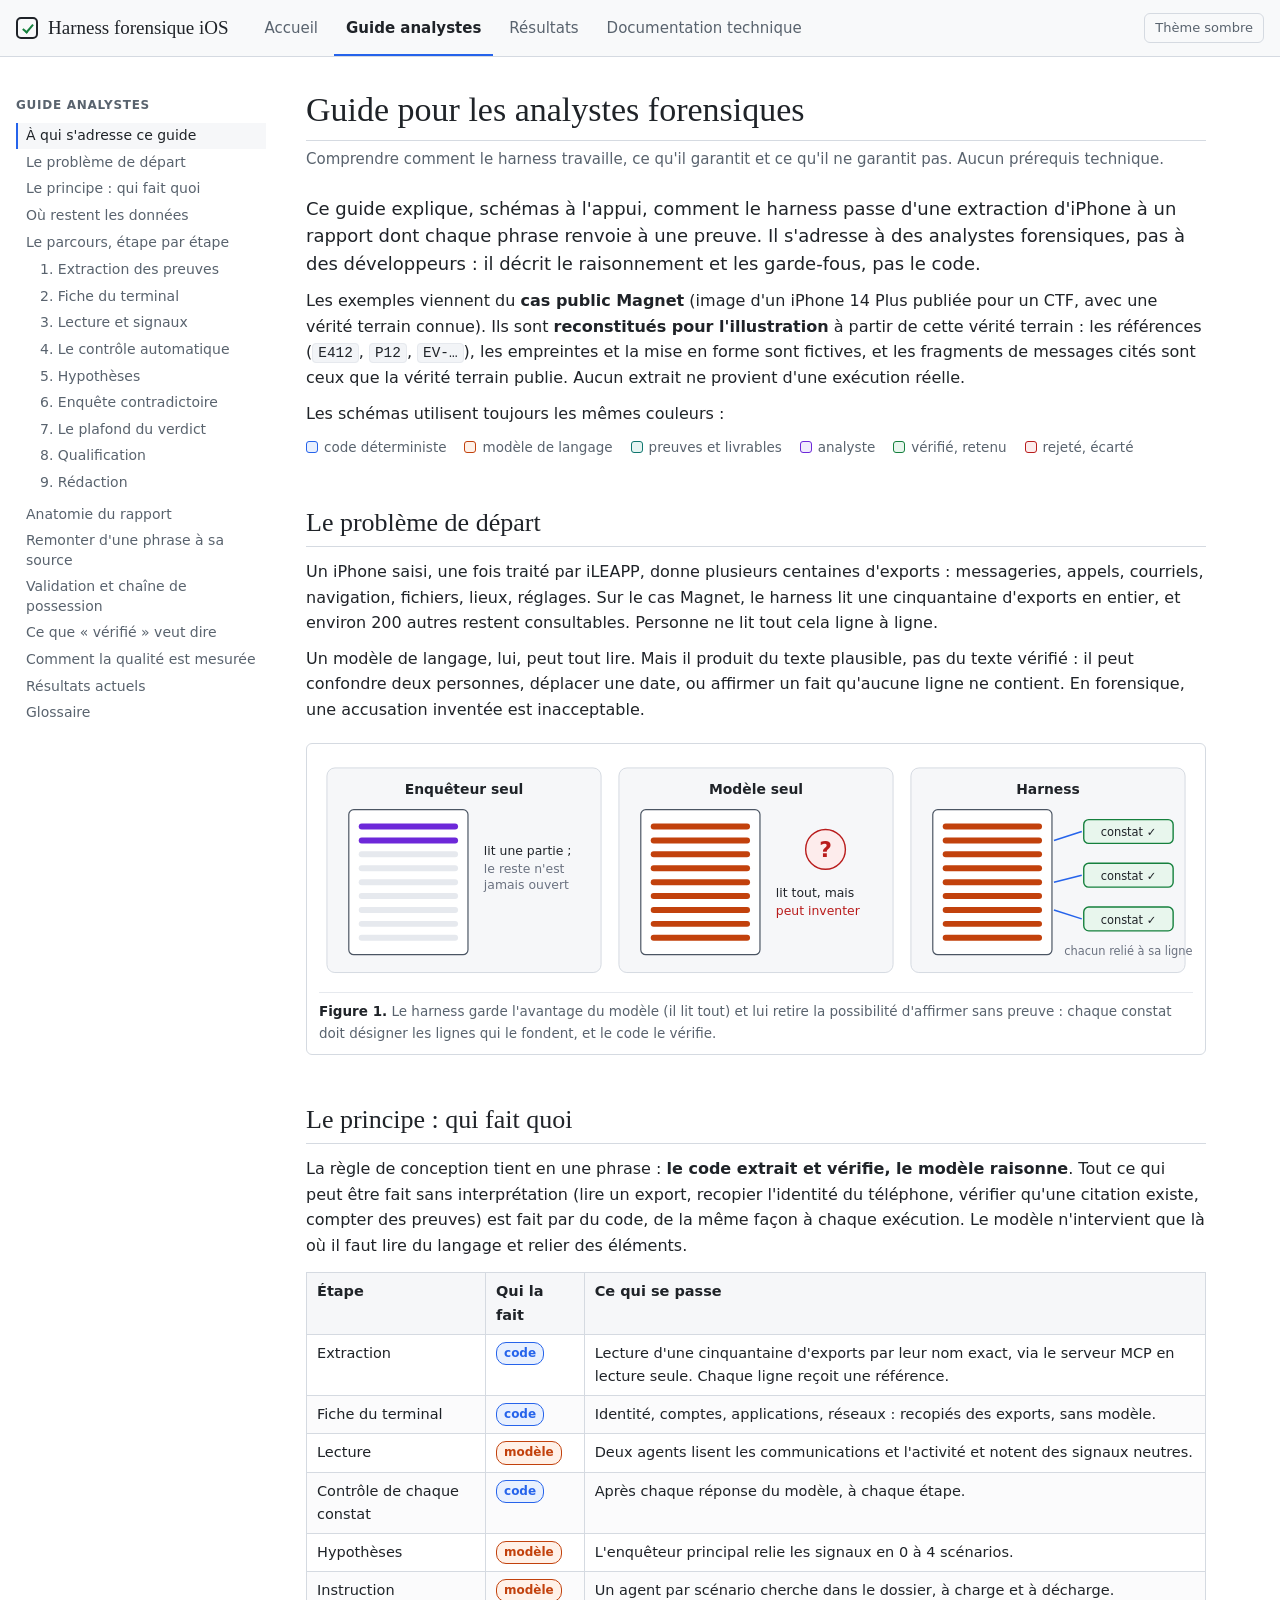
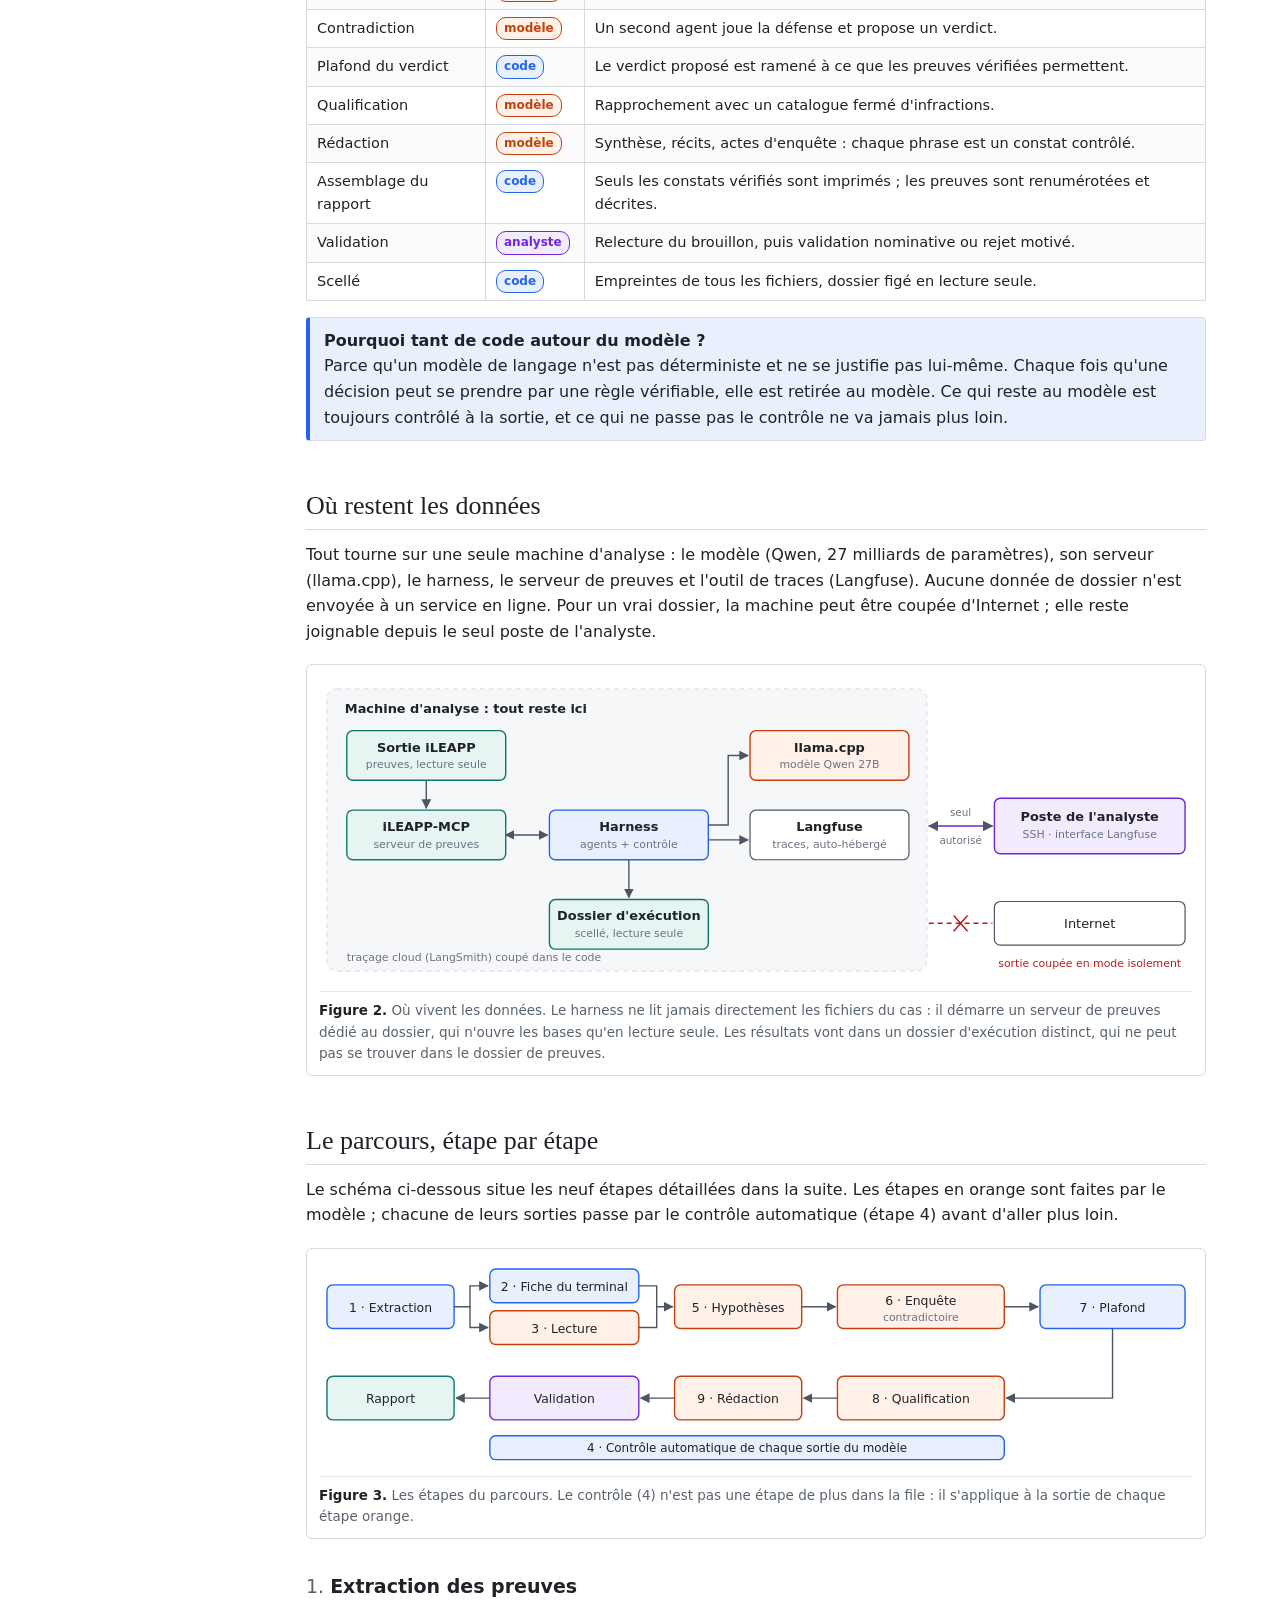
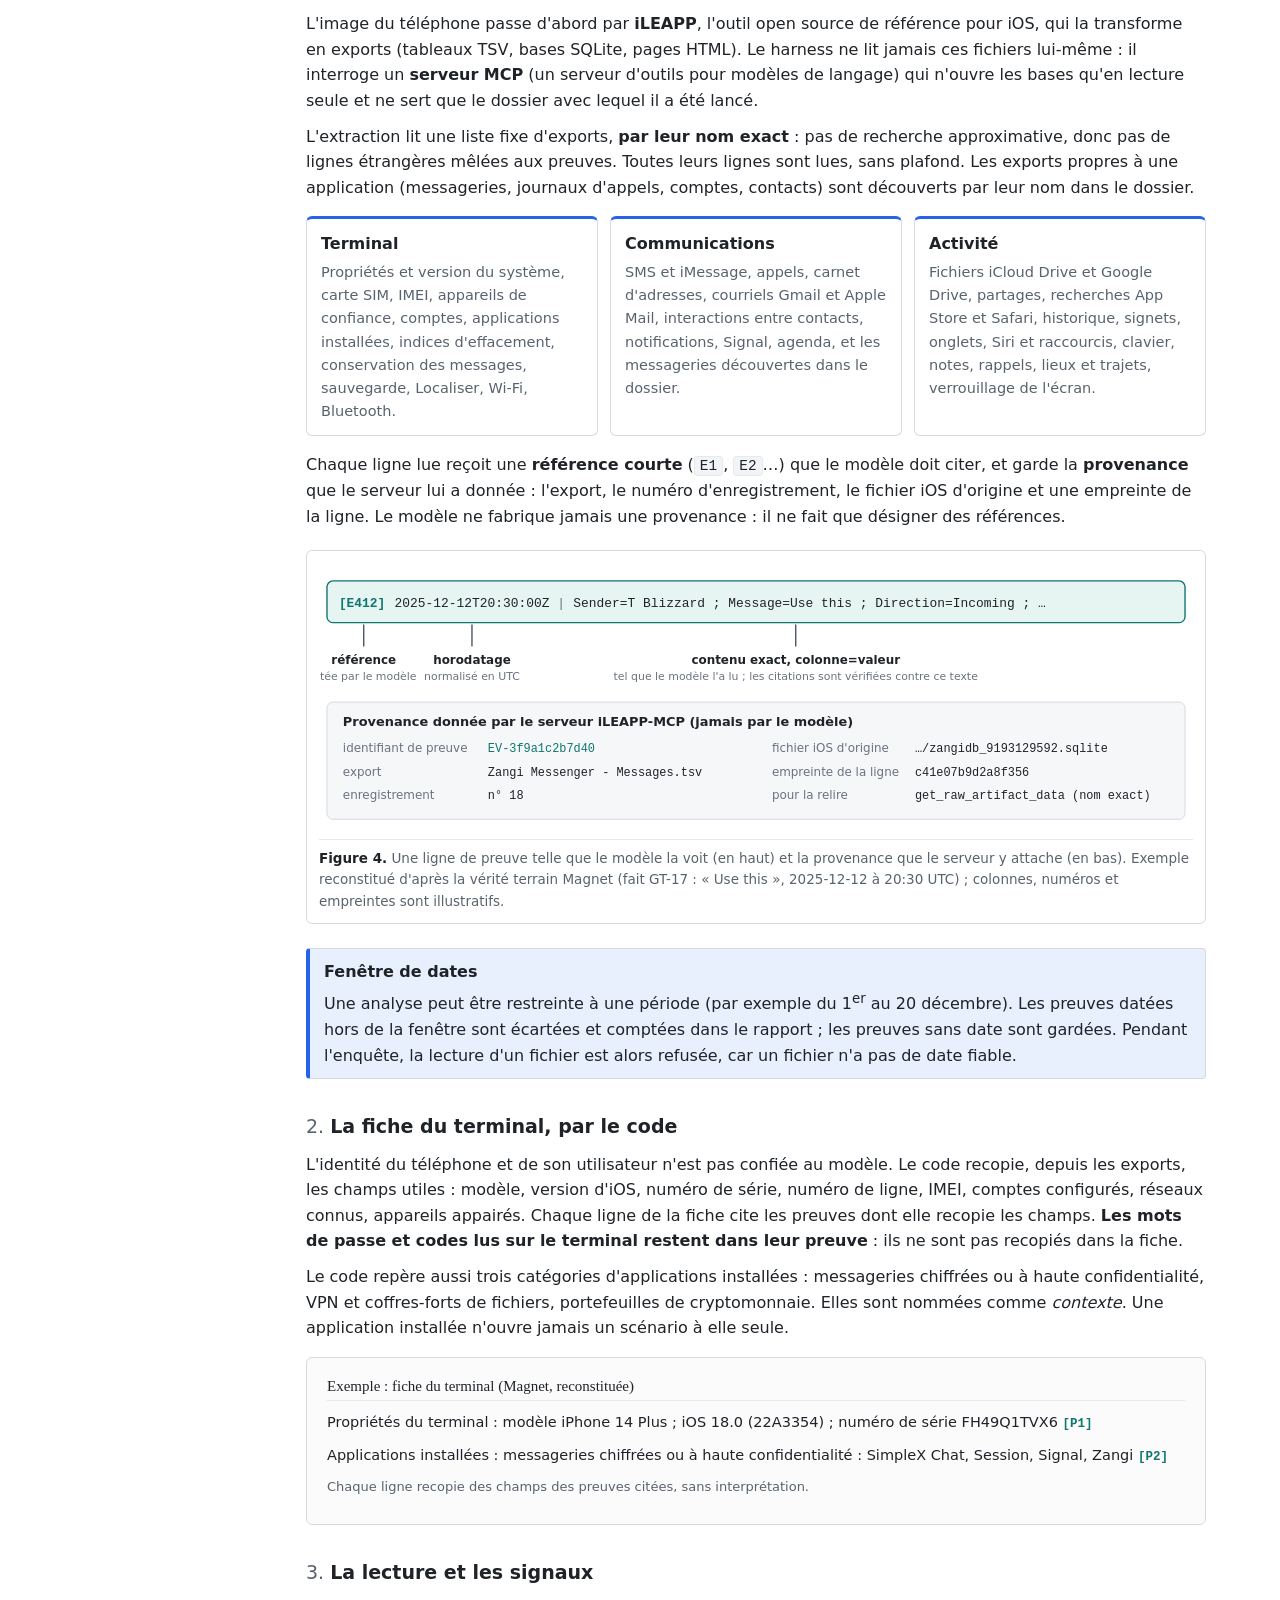
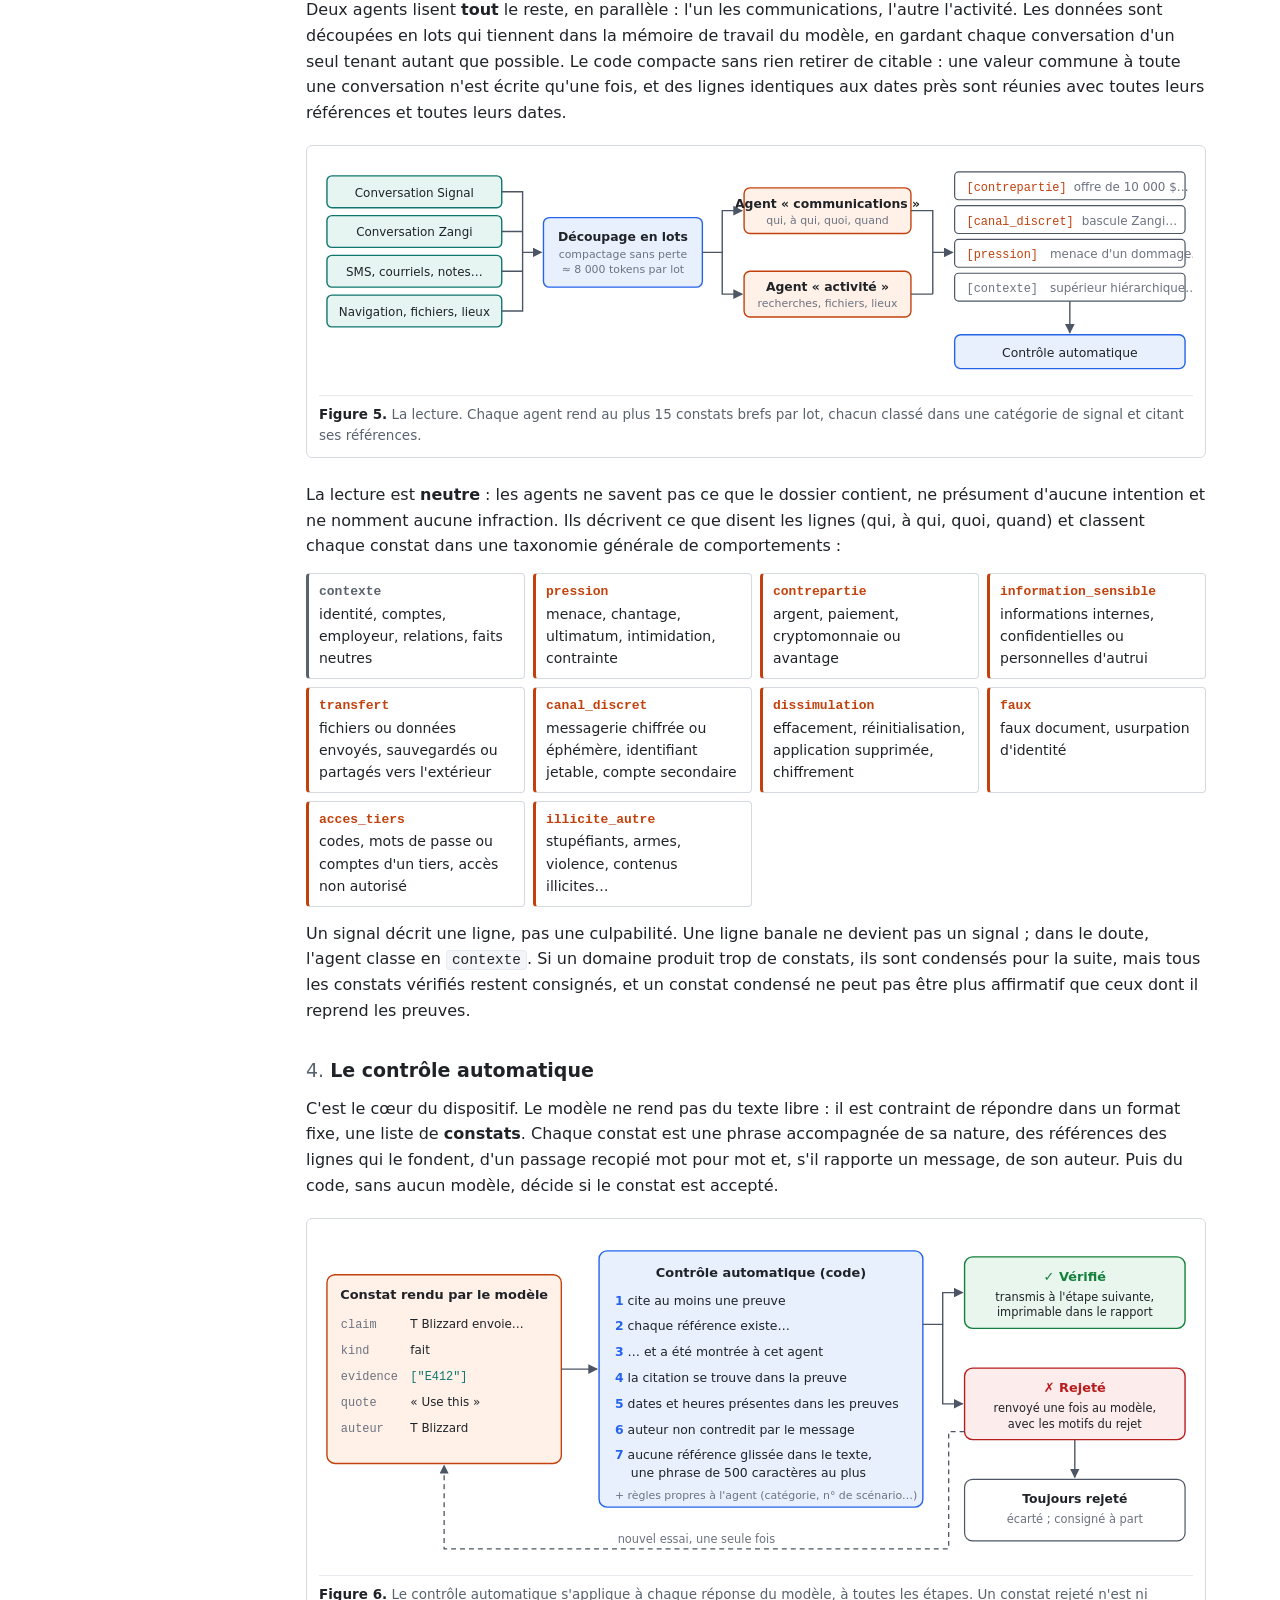
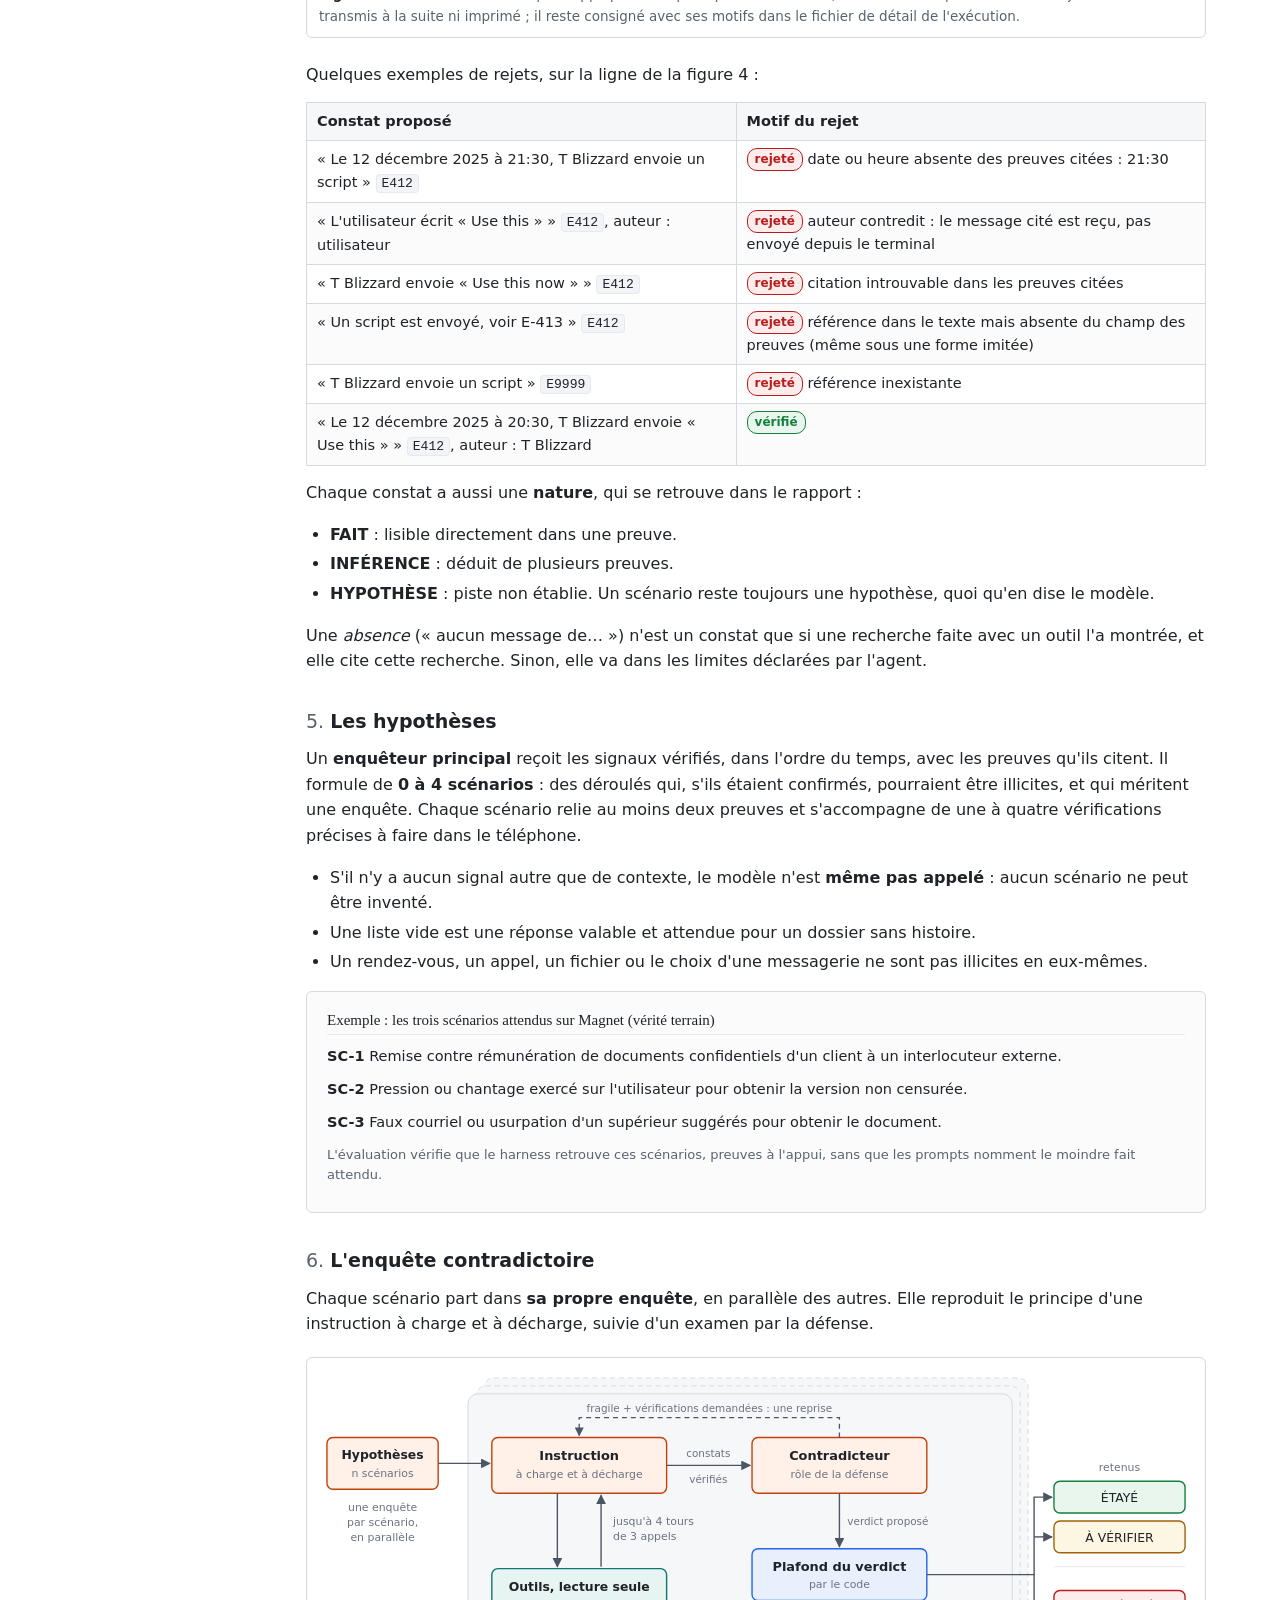
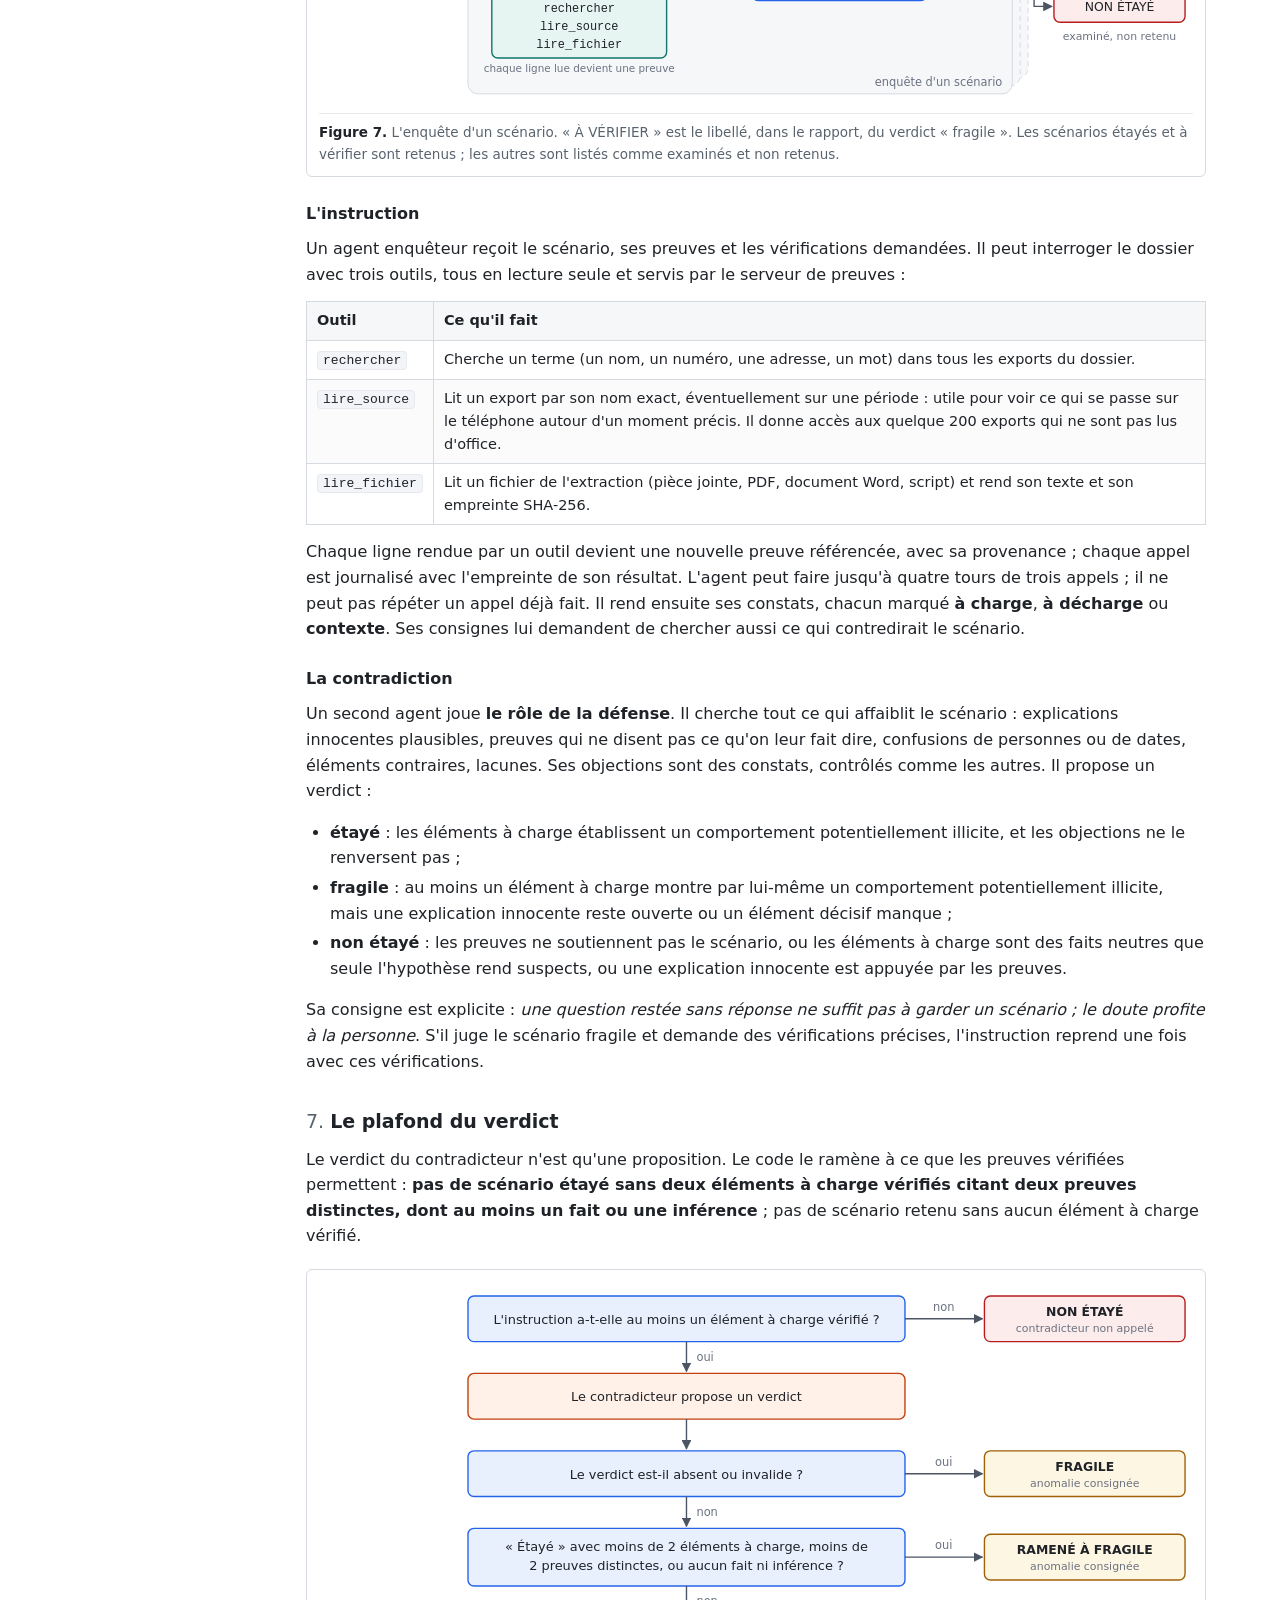
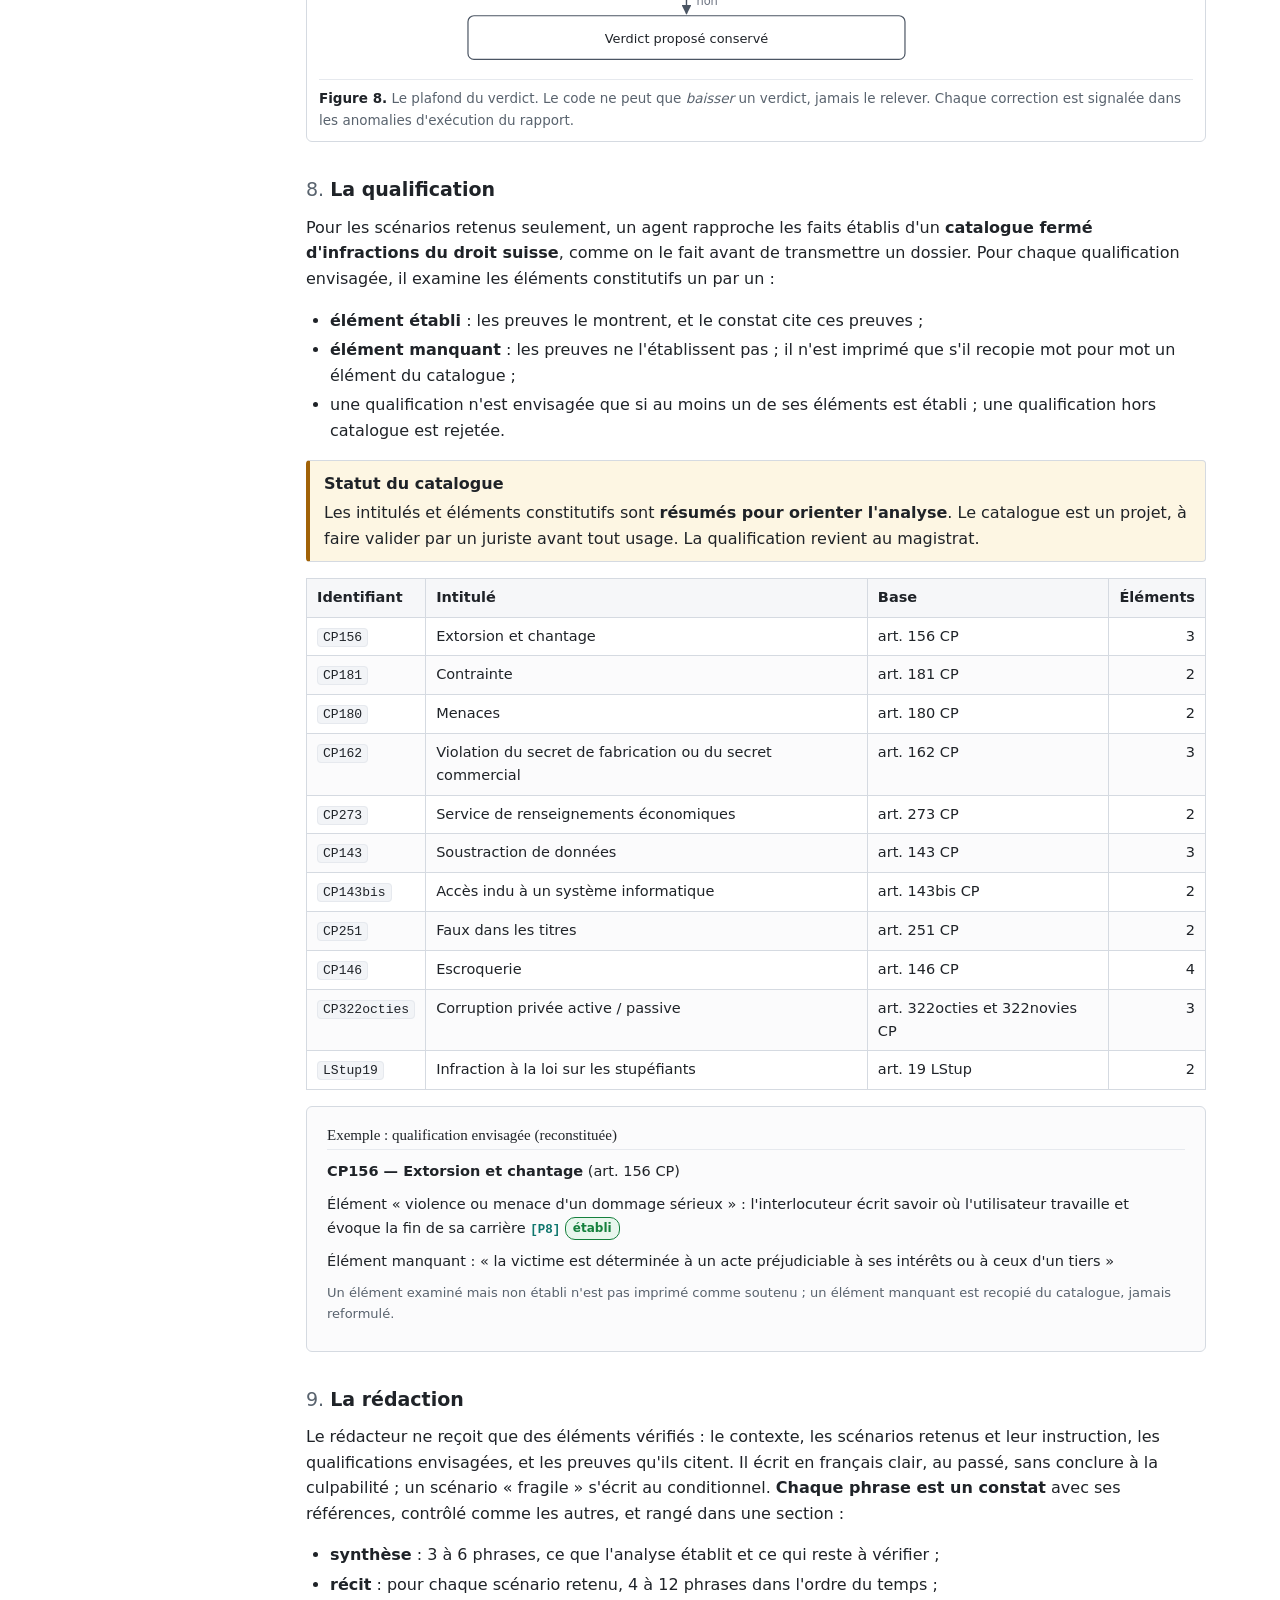
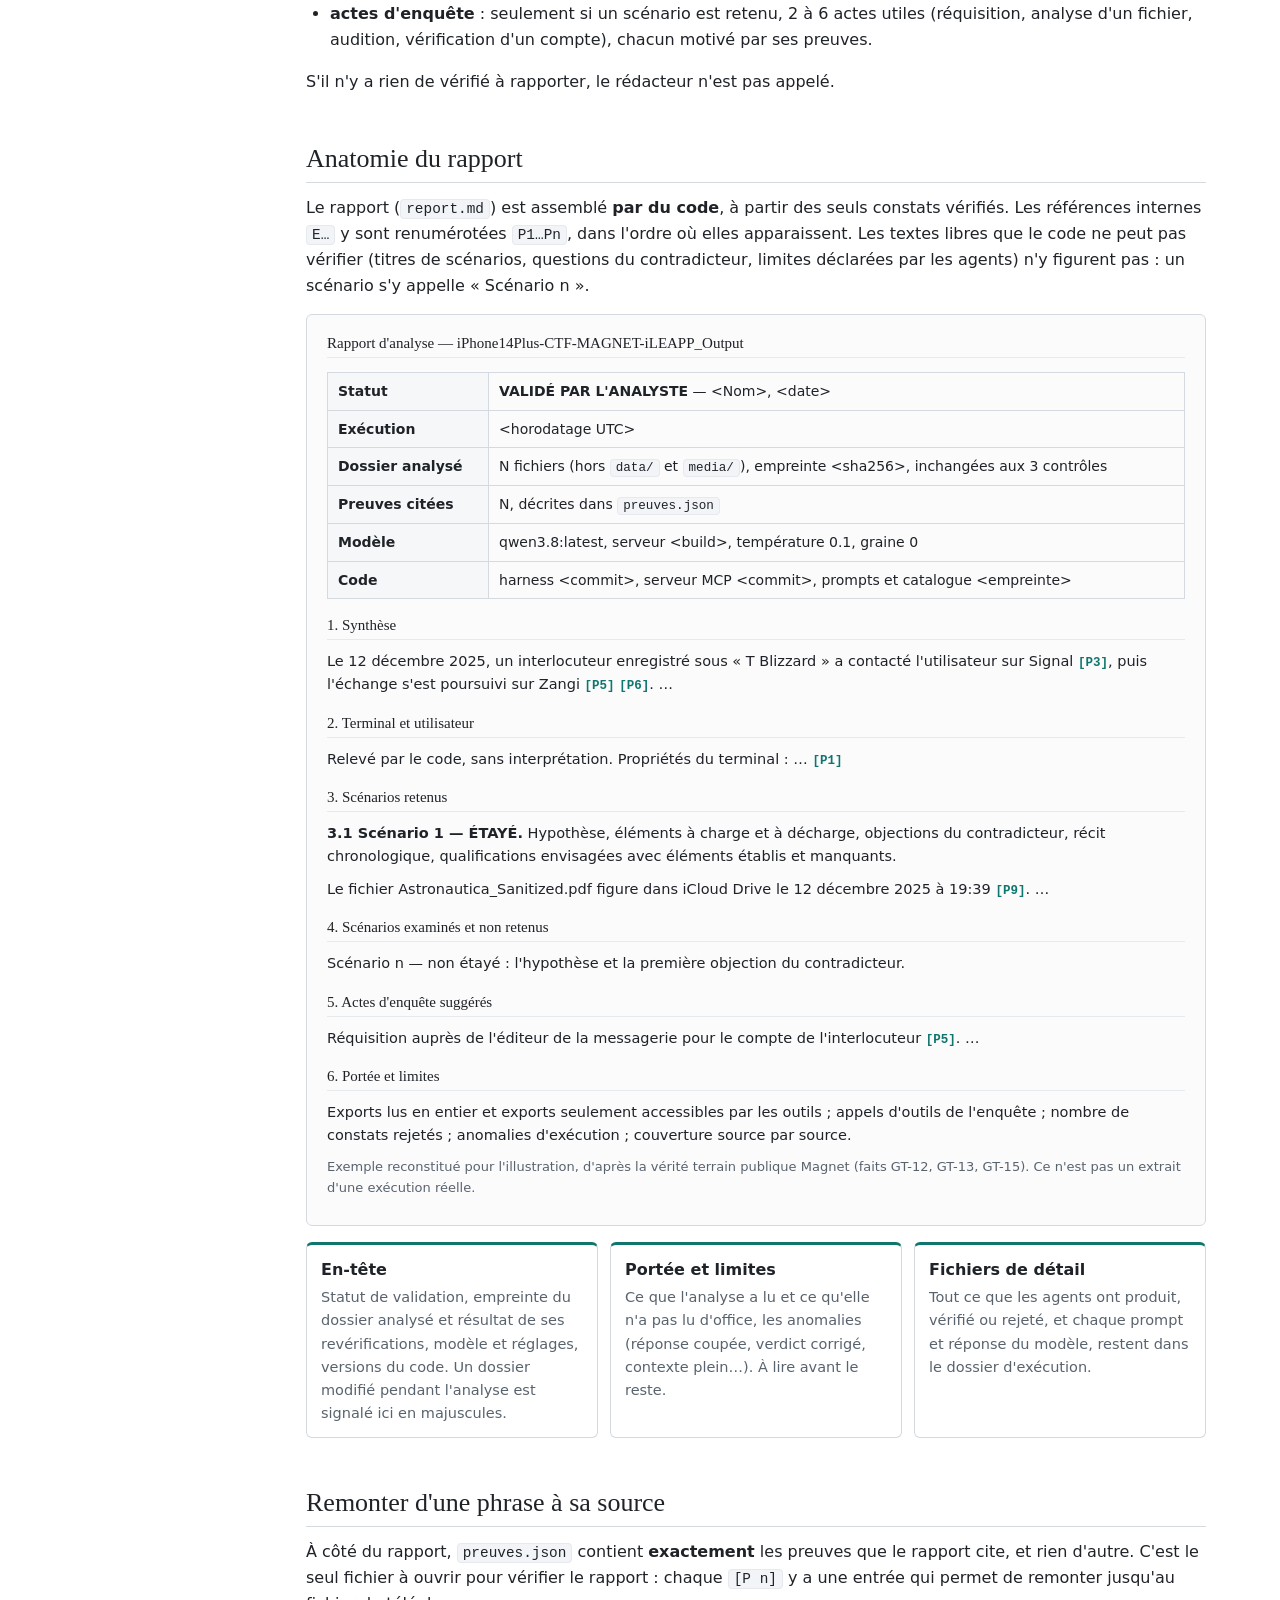
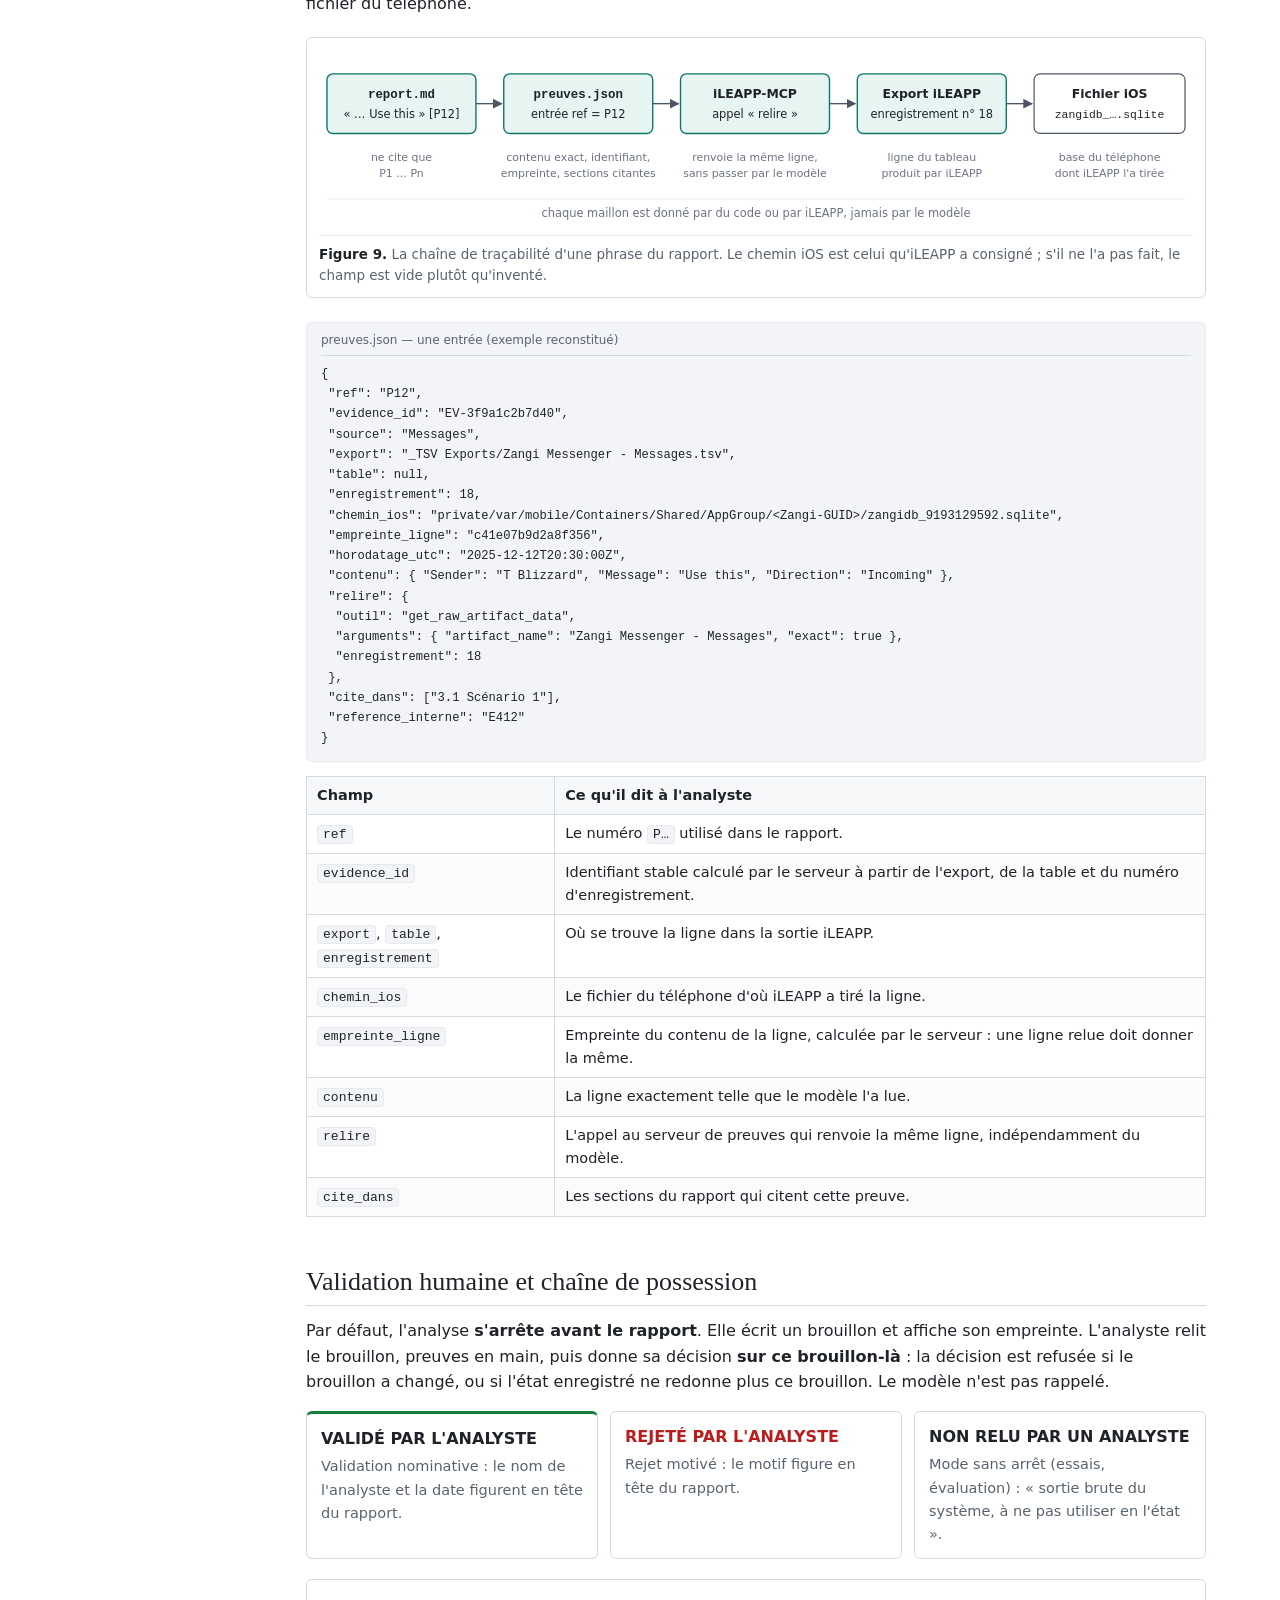
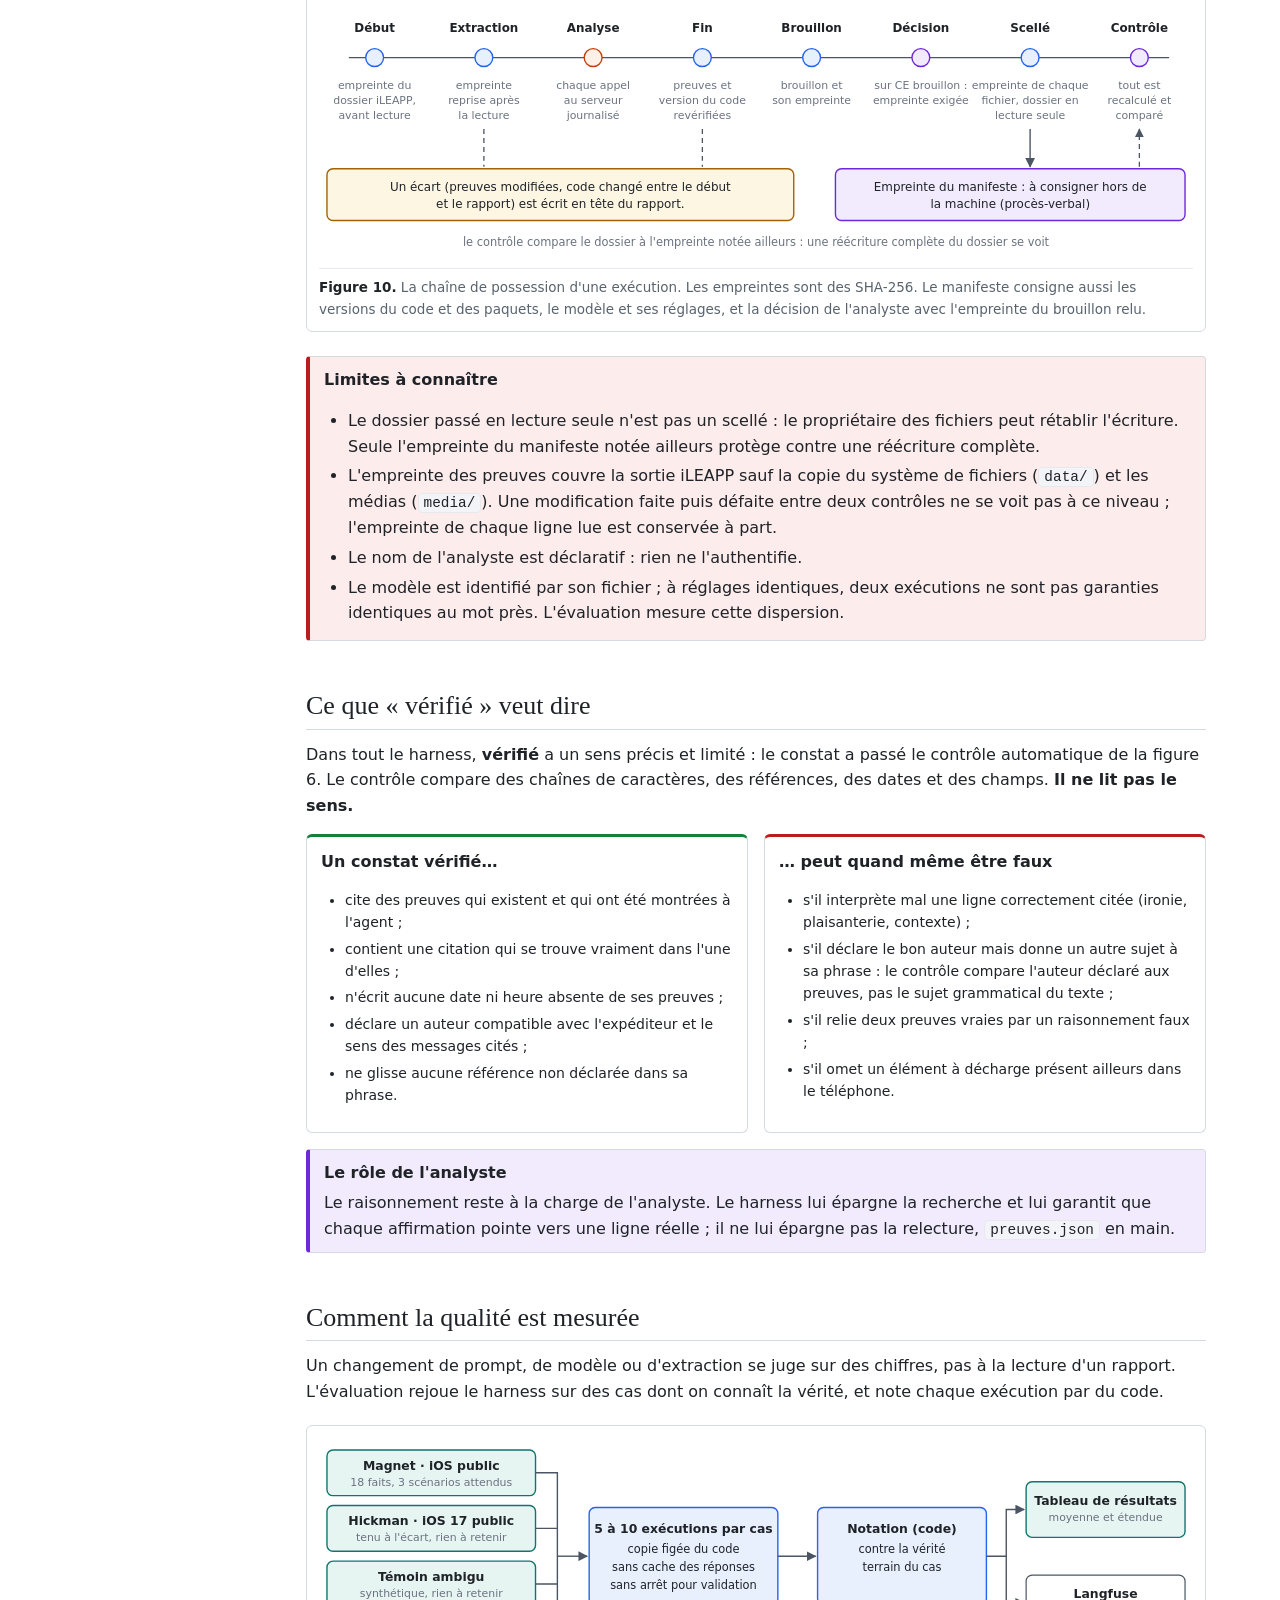
==== commit 7b865585: "Documentation : page Résultats (campagne du 13 octobre) et liens GitHub (3430a35)" ====
--- a/docs/analystes.html
+++ b/docs/analystes.html
@@ -16,6 +16,7 @@
     <nav class="tabs" aria-label="Pages">
       <a href="index.html">Accueil</a>
       <a href="analystes.html" aria-current="page">Guide analystes</a>
+      <a href="resultats.html">Résultats</a>
       <a href="technique.html">Documentation technique</a>
     </nav>
     <button class="theme-toggle" type="button">Thème sombre</button>
@@ -1098,16 +1099,16 @@
       <figure class="diagram">
         <div class="scroll-x">
         <svg viewBox="0 0 880 232" role="img" aria-labelledby="figL-t">
-          <title id="figL-t">L'évaluation : quatre cas, trois exécutions chacun sur une copie figée du code sans cache, notation contre la vérité terrain</title>
+          <title id="figL-t">L'évaluation : quatre cas, plusieurs exécutions chacun sur une copie figée du code sans cache, notation contre la vérité terrain</title>
           <defs>
             <marker id="aL" viewBox="0 0 10 10" refX="9" refY="5" markerWidth="7" markerHeight="7" orient="auto-start-reverse"><path class="arrow-head" d="M0,0 L10,5 L0,10 z"/></marker>
           </defs>
           <rect class="b-data" x="8" y="8" width="210" height="46" rx="6"/>
           <text x="113" y="28" text-anchor="middle" font-size="12.5" class="t-b">Magnet · iOS public</text>
           <text x="113" y="44" text-anchor="middle" font-size="11" class="t-muted">18 faits, 3 scénarios attendus</text>
-          <rect class="zone" x="8" y="64" width="210" height="46" rx="6"/>
+          <rect class="b-data" x="8" y="64" width="210" height="46" rx="6"/>
           <text x="113" y="84" text-anchor="middle" font-size="12.5" class="t-b">Hickman · iOS 17 public</text>
-          <text x="113" y="100" text-anchor="middle" font-size="11" class="t-muted">tenu à l'écart, pas encore évalué</text>
+          <text x="113" y="100" text-anchor="middle" font-size="11" class="t-muted">tenu à l'écart, rien à retenir</text>
           <rect class="b-data" x="8" y="120" width="210" height="46" rx="6"/>
           <text x="113" y="140" text-anchor="middle" font-size="12.5" class="t-b">Témoin ambigu</text>
           <text x="113" y="156" text-anchor="middle" font-size="11" class="t-muted">synthétique, rien à retenir</text>
@@ -1119,7 +1120,7 @@
           <line class="line" x1="240" y1="115" x2="270" y2="115" marker-end="url(#aL)"/>
 
           <rect class="b-code" x="272" y="66" width="190" height="98" rx="6"/>
-          <text x="367" y="92" text-anchor="middle" font-size="12.5" class="t-b">3 exécutions par cas</text>
+          <text x="367" y="92" text-anchor="middle" font-size="12.5" class="t-b">5 à 10 exécutions par cas</text>
           <text x="367" y="112" text-anchor="middle" font-size="11.5">copie figée du code</text>
           <text x="367" y="130" text-anchor="middle" font-size="11.5">sans cache des réponses</text>
           <text x="367" y="148" text-anchor="middle" font-size="11.5">sans arrêt pour validation</text>
@@ -1150,7 +1151,7 @@
         3 scénarios. Elle sert aussi à régler les prompts : <strong>ses chiffres sont optimistes</strong>.</li>
         <li><strong>Hickman</strong> : image publique iOS 17 (Digital Corpora), un usage quotidien documenté sans
         infraction, mais une quinzaine d'applications de confidentialité et une plaisanterie sur un « malware ». Elle
-        est <strong>tenue à l'écart</strong> : jamais regardée pour régler quoi que ce soit. Elle mesurera les
+        est <strong>tenue à l'écart</strong> : jamais regardée pour régler quoi que ce soit. Elle mesure les
         accusations inventées sur un vrai téléphone.</li>
         <li><strong>Témoin ambigu</strong> : cas synthétique avec des éléments qui ressemblent à des signaux mais sont
         innocents (plaisanterie, remboursement, réinitialisation…). Aucun scénario ne doit être retenu.</li>
@@ -1168,6 +1169,7 @@
           <tr><td>Plafond de rappel</td><td>Part des faits présents dans les preuves transmises : ce qui manque ici est un défaut d'extraction, pas de raisonnement.</td></tr>
           <tr><td>Citations valides</td><td>Part des constats acceptés par le contrôle automatique, au premier essai et après relance.</td></tr>
           <tr><td>Accusations inventées</td><td>Sur un cas témoin, constats qui affirment un terme accusatoire qui n'a rien à y faire.</td></tr>
+          <tr><td>Seuil des témoins</td><td>Bloquant : 0 scénario retenu et 0 accusation inventée sur les deux témoins, sinon l'évaluation échoue.</td></tr>
         </tbody>
       </table>
       </div>
@@ -1182,130 +1184,37 @@
     <!-- ========================================================================================== -->
     <section id="resultats">
       <h2>Résultats actuels</h2>
-      <p>Évaluation <code>phase36-fixes</code>, terminée le 3 octobre 2026 : 3 exécutions par cas, modèle Qwen3.8 27B
-      pour toutes les étapes. Hickman n'a pas pu être évalué (sortie iLEAPP absente au moment de la campagne).</p>
+      <p>Campagne terminée le 13 octobre 2026 : 35 exécutions, modèle Qwen3.8 27B pour toutes les étapes. Magnet et
+      les deux témoins sont exécutés 10 fois, Hickman 5 fois (une exécution y dure environ 30 heures). Le détail,
+      avec un graphique par cas et chaque fait de la vérité terrain, est sur la page
+      <a href="resultats.html">Résultats</a>.</p>
       <div class="kpis">
-        <div class="kpi ok"><div class="v">100 %</div><div class="l">scénarios attendus retrouvés sur Magnet (3 / 3, à chaque exécution)</div></div>
-        <div class="kpi ok"><div class="v">97 %</div><div class="l">citations valides sur Magnet, après relance</div></div>
-        <div class="kpi ok"><div class="v">0</div><div class="l">accusation inventée, sur toutes les exécutions</div></div>
+        <div class="kpi ok"><div class="v">100 %</div><div class="l">scénarios attendus retrouvés sur Magnet, à chacune des 10 exécutions</div></div>
         <div class="kpi ok"><div class="v">0 %</div><div class="l">constats émis sans preuve valide, tous cas</div></div>
-      </div>
-
-      <h3>Magnet</h3>
-      <figure class="diagram">
-        <div class="scroll-x">
-        <svg viewBox="0 0 880 290" role="img" aria-labelledby="figM-t">
-          <title id="figM-t">Mesures sur Magnet, en pourcentage, moyenne de 3 exécutions</title>
-          <!-- axe : 0 % à x=340, 100 % à x=800 -->
-          <line class="grid-line" x1="340" y1="10" x2="340" y2="250"/>
-          <line class="grid-line" x1="455" y1="10" x2="455" y2="250"/>
-          <line class="grid-line" x1="570" y1="10" x2="570" y2="250"/>
-          <line class="grid-line" x1="685" y1="10" x2="685" y2="250"/>
-          <line class="grid-line" x1="800" y1="10" x2="800" y2="250"/>
-          <text x="340" y="270" text-anchor="middle" font-size="11" class="t-muted">0 %</text>
-          <text x="455" y="270" text-anchor="middle" font-size="11" class="t-muted">25 %</text>
-          <text x="570" y="270" text-anchor="middle" font-size="11" class="t-muted">50 %</text>
-          <text x="685" y="270" text-anchor="middle" font-size="11" class="t-muted">75 %</text>
-          <text x="800" y="270" text-anchor="middle" font-size="11" class="t-muted">100 %</text>
-
-          <g><title>Scénarios attendus retrouvés : 100 % (100 %–100 %)</title>
-            <text x="8" y="32" font-size="13">Scénarios attendus retrouvés</text>
-            <rect class="fill-data" x="340" y="20" width="460" height="16" rx="3"/>
-            <text x="810" y="33" font-size="12.5" class="t-b">100 %</text></g>
-          <g><title>Source exacte parmi les faits retrouvés : 100 %</title>
-            <text x="8" y="72" font-size="13">Source exacte des faits retrouvés</text>
-            <rect class="fill-data" x="340" y="60" width="460" height="16" rx="3"/>
-            <text x="810" y="73" font-size="12.5" class="t-b">100 %</text></g>
-          <g><title>Citations valides après relance : 97 % (97 %–97 %) ; au premier essai : 94 %</title>
-            <text x="8" y="112" font-size="13">Citations valides (après relance)</text>
-            <rect class="fill-data" x="340" y="100" width="446" height="16" rx="3"/>
-            <text x="810" y="113" font-size="12.5" class="t-b">97 %</text></g>
-          <g><title>Plafond de rappel : 89 % des faits sont présents dans les preuves transmises</title>
-            <text x="8" y="152" font-size="13">Plafond de rappel</text>
-            <rect class="fill-data" x="340" y="140" width="409" height="16" rx="3"/>
-            <text x="810" y="153" font-size="12.5" class="t-b">89 %</text></g>
-          <g><title>Rappel de la lecture : 82 % (78 %–83 %)</title>
-            <text x="8" y="192" font-size="13">Rappel de la lecture</text>
-            <rect class="fill-data" x="340" y="180" width="377" height="16" rx="3"/>
-            <line class="line" x1="699" y1="188" x2="722" y2="188"/>
-            <line class="line" x1="699" y1="182" x2="699" y2="194"/>
-            <line class="line" x1="722" y1="182" x2="722" y2="194"/>
-            <text x="810" y="193" font-size="12.5" class="t-b">82 %</text></g>
-          <g><title>Rappel du rapport principal : 61 % (61 %–61 %)</title>
-            <text x="8" y="232" font-size="13">Rappel du rapport principal</text>
-            <rect class="fill-data" x="340" y="220" width="281" height="16" rx="3"/>
-            <text x="810" y="233" font-size="12.5" class="t-b">61 %</text></g>
-        </svg>
-        </div>
-        <figcaption><b>Figure 12.</b> Magnet, moyenne de 3 exécutions. Le trait sur « rappel de la lecture » montre
-        l'étendue (78 % à 83 %) ; les autres mesures n'ont pas varié d'une exécution à l'autre. Survoler une barre
-        affiche sa valeur exacte.</figcaption>
-      </figure>
-      <p>L'écart entre le rappel de la lecture (82 %) et celui du rapport (61 %) est ce que la rédaction laisse de
-      côté : des faits vérifiés à la lecture, mais pas repris dans le rapport principal. Ils restent dans le fichier
-      de détail. Les 11 % hors plafond (2 faits sur 18) ne sont dans aucune preuve transmise : c'est un défaut
-      d'extraction, pas de raisonnement.</p>
-      <h4>Les 18 faits de la vérité terrain, dans le rapport principal</h4>
-      <div class="legend">
-        <span><span class="tag ok">✓ 3 / 3</span> retrouvé à chaque exécution</span>
-        <span><span class="tag ko">✗ 0 / 3</span> jamais retrouvé</span>
-        <span><span class="tag warn">— hors d'atteinte</span> absent des preuves transmises</span>
+        <div class="kpi ok"><div class="v">95 %</div><div class="l">citations valides sur Hickman, un téléphone jamais vu au réglage</div></div>
+        <div class="kpi ko"><div class="v">3 / 5</div><div class="l">exécutions Hickman qui retiennent un scénario, sans infraction à trouver</div></div>
       </div>
       <div class="table-wrap">
-      <table class="small">
-        <thead><tr><th>Fait</th><th>Catégorie</th><th>Description résumée</th><th>Rapport</th></tr></thead>
+      <table>
+        <thead><tr><th>Mesure (moyenne)</th><th class="num">Magnet</th><th class="num">Hickman</th><th class="num">Ambigu</th><th class="num">Bénin</th></tr></thead>
         <tbody>
-          <tr><td><code>GT-01</code></td><td>Identification</td><td>Numéro de série, modèle, version d'iOS</td><td><span class="tag ok">✓ 3 / 3</span></td></tr>
-          <tr><td><code>GT-02</code></td><td>Identification</td><td>Numéro de ligne, IMSI, ICCID</td><td><span class="tag ok">✓ 3 / 3</span></td></tr>
-          <tr><td><code>GT-03</code></td><td>Identification</td><td>Compte Apple ID personnel</td><td><span class="tag ok">✓ 3 / 3</span></td></tr>
-          <tr><td><code>GT-04</code></td><td>Identification</td><td>Nom de l'appareil</td><td><span class="tag ok">✓ 3 / 3</span></td></tr>
-          <tr><td><code>GT-05</code></td><td>Écosystème</td><td>Appareils Bluetooth appairés</td><td><span class="tag ok">✓ 3 / 3</span></td></tr>
-          <tr><td><code>GT-06</code></td><td>Applications</td><td>Messageries chiffrées installées</td><td><span class="tag ok">✓ 3 / 3</span></td></tr>
-          <tr><td><code>GT-07</code></td><td>Mode de vie</td><td>Domicile principal</td><td><span class="tag ko">✗ 0 / 3</span></td></tr>
-          <tr><td><code>GT-08</code></td><td>Mode de vie</td><td>Localisation secondaire après l'incident</td><td><span class="tag warn">— hors d'atteinte</span></td></tr>
-          <tr><td><code>GT-09</code></td><td>Mode de vie</td><td>Rythme de déverrouillage nocturne</td><td><span class="tag warn">— hors d'atteinte</span></td></tr>
-          <tr><td><code>GT-10</code></td><td>Relations</td><td>Supérieur hiérarchique (contact, employeur)</td><td><span class="tag ok">✓ 3 / 3</span></td></tr>
-          <tr><td><code>GT-11</code></td><td>Chronologie</td><td>SMS d'enregistrement Signal</td><td><span class="tag ko">✗ 0 / 3</span></td></tr>
-          <tr><td><code>GT-12</code></td><td>Chronologie</td><td>Premier contact sur Signal</td><td><span class="tag ko">✗ 0 / 3</span></td></tr>
-          <tr><td><code>GT-13</code></td><td>Chronologie</td><td>Bascule demandée vers Zangi</td><td><span class="tag ok">✓ 3 / 3</span></td></tr>
-          <tr><td><code>GT-14</code></td><td>Chronologie</td><td>Offre de 10 000 $ pour des rapports, puis menaces</td><td><span class="tag ok">✓ 3 / 3</span></td></tr>
-          <tr><td><code>GT-15</code></td><td>Chronologie</td><td>Fichier Astronautica_Sanitized.pdf</td><td><span class="tag ok">✓ 3 / 3</span></td></tr>
-          <tr><td><code>GT-16</code></td><td>Chronologie</td><td>Faux courriel usurpant un responsable</td><td><span class="tag ko">✗ 0 / 3</span></td></tr>
-          <tr><td><code>GT-17</code></td><td>Chronologie</td><td>Script envoyé (« Use this »)</td><td><span class="tag ok">✓ 3 / 3</span></td></tr>
-          <tr><td><code>GT-18</code></td><td>Chronologie</td><td>Confirmation d'exécution par l'utilisateur</td><td><span class="tag ko">✗ 0 / 3</span></td></tr>
+          <tr><td>Citations valides (après relance)</td><td class="num">97 %</td><td class="num">95 %</td><td class="num">92 %</td><td class="num">80 %</td></tr>
+          <tr><td>Rappel de la lecture</td><td class="num">82 %</td><td class="num">78 %</td><td class="num">100 %</td><td class="num">100 %</td></tr>
+          <tr><td>Rappel du rapport principal</td><td class="num">68 %</td><td class="num">68 %</td><td class="num">85 %</td><td class="num">90 %</td></tr>
+          <tr><td>Scénarios retenus par exécution</td><td class="num">2,7 (3 attendus)</td><td class="num"><span class="tag ko">0,8</span></td><td class="num"><span class="tag ko">0,2</span></td><td class="num"><span class="tag ok">0</span></td></tr>
+          <tr><td>Accusations inventées par exécution</td><td class="num">0</td><td class="num"><span class="tag ko">0,4</span></td><td class="num"><span class="tag ok">0</span></td><td class="num"><span class="tag ok">0</span></td></tr>
         </tbody>
       </table>
       </div>
-      <p class="small muted">11 faits sur 18 retrouvés à chaque exécution, soit le rappel de 61 % du rapport
-      principal. Qualifications envisagées sur l'ensemble des exécutions : CP143, CP146, CP156, CP162, CP180, CP181,
-      CP251, CP273.</p>
-
-      <h3>Cas témoins</h3>
-      <p>Sur un cas témoin, le bon résultat est de ne rien retenir. Ce sont les cas les plus exigeants.</p>
-      <div class="table-wrap">
-      <table>
-        <thead><tr><th>Mesure (moyenne, étendue sur 3 exécutions)</th><th class="num">Ambigu</th><th class="num">Bénin</th><th class="num">Attendu</th></tr></thead>
-        <tbody>
-          <tr><td>Scénarios retenus par exécution</td><td class="num"><span class="tag ko">0,33 (0–1)</span></td><td class="num"><span class="tag ok">0 (0–0)</span></td><td class="num">0</td></tr>
-          <tr><td>Scénarios examinés par exécution</td><td class="num">2</td><td class="num">0</td><td class="num">—</td></tr>
-          <tr><td>Accusations inventées par exécution</td><td class="num"><span class="tag ok">0</span></td><td class="num"><span class="tag ok">0</span></td><td class="num">0</td></tr>
-          <tr><td>Citations valides, après relance</td><td class="num">86 % (72–92)</td><td class="num"><span class="tag ko">51 % (51–51)</span></td><td class="num">élevé</td></tr>
-          <tr><td>Citations valides, au premier essai</td><td class="num">87 % (68–99)</td><td class="num">43 % (43–43)</td><td class="num">—</td></tr>
-          <tr><td>Rappel de la lecture</td><td class="num">100 %</td><td class="num">100 %</td><td class="num">—</td></tr>
-          <tr><td>Rappel du rapport principal</td><td class="num">89 % (83–100)</td><td class="num">50 %</td><td class="num">—</td></tr>
-        </tbody>
-      </table>
-      </div>
       <ul>
-        <li><strong>Ambigu</strong> : une exécution sur trois retient un scénario à tort. Aucune accusation inventée,
-        mais un faux positif au niveau des scénarios.</li>
-        <li><strong>Bénin</strong> : aucun scénario n'est examiné ni retenu, mais seulement 51 % des constats passent
-        le contrôle. Les rejets ne vont pas dans le rapport ; ils montrent que, sur un dossier sans histoire, le
-        modèle cite moins proprement.</li>
+        <li><strong>Ce qui tient</strong> : sur un téléphone jamais vu, les citations restent aussi fiables que sur le cas
+        de réglage, et aucun constat sans preuve valide n'atteint le rapport.</li>
+        <li><strong>Ce qui reste à durcir</strong> : sur un téléphone ordinaire mais chargé (applications de
+        confidentialité, hameçonnage reçu, plaisanteries), le harness retient parfois un scénario. Un scénario retenu
+        est une piste que l'analyste doit juger, jamais une conclusion.</li>
+        <li><strong>Ce qui manque au rapport</strong> : environ un tiers des faits connus ; une partie est repérée à la
+        lecture mais pas reprise par la rédaction, et reste dans le fichier de détail.</li>
       </ul>
-      <h3>Durées</h3>
-      <p>Temps de modèle par exécution : environ 12 h 40 sur Magnet (45 724 s en moyenne), 1 h 06 sur le cas ambigu,
-      36 min sur le cas bénin. La lecture des preuves représente l'essentiel des appels.</p>
     </section>
 
     <!-- ========================================================================================== -->
@@ -1331,8 +1240,8 @@
       </dl>
     </section>
 
-    <p class="footer">Guide établi à partir du code (harness <code>71905ce</code>, iLEAPP-MCP <code>47a630f</code>) et
-    des résultats d'évaluation du 3 octobre 2026. Les exemples sont reconstitués d'après la vérité terrain publique
+    <p class="footer">Guide établi à partir du code (harness <code>fbb2702</code>, <a href="https://github.com/Wo0keyz/Harness-forensique-iOS">Wo0keyz/Harness-forensique-iOS</a> ; iLEAPP-MCP
+    <code>8221f33</code>, <a href="https://github.com/Wo0keyz/iLEAPP-MCP/tree/feat/harness-provenance">Wo0keyz/iLEAPP-MCP</a>) et des résultats d'évaluation du 13 octobre 2026. Les exemples sont reconstitués d'après la vérité terrain publique
     du cas Magnet ; références, numéros et empreintes y sont fictifs.</p>
   </main>
 </div>
--- a/docs/assets/style.css
+++ b/docs/assets/style.css
@@ -440,6 +440,17 @@
 svg .fill-data { fill: var(--c-data); }
 svg .fill-track { fill: var(--border-soft); }
 svg .fill-muted { fill: var(--svg-muted); }
+svg .fill-warn { fill: var(--c-warn); }
+/* graphiques de résultats : un point par exécution, creux pour la première série */
+svg .dot-a { fill: var(--svg-fill); stroke: var(--c-code); stroke-width: 1.8; }
+svg .dot-b { fill: var(--c-code); stroke: var(--svg-fill); stroke-width: 1; }
+svg .mean-mark { stroke: var(--text); stroke-width: 2; }
+
+/* jauge dans un tableau (taux de présence d'un fait) */
+.meter { display: inline-block; vertical-align: middle; width: 84px; height: 8px; border-radius: 4px; background: var(--border-soft); overflow: hidden; margin-right: 6px; }
+.meter > i { display: block; height: 100%; background: var(--c-ok); }
+.meter.mid > i { background: var(--c-warn); }
+.meter.low > i { background: var(--c-ko); }
 svg .grid-line { stroke: var(--border-soft); stroke-width: 1; }
 
 /* légende des couleurs */
